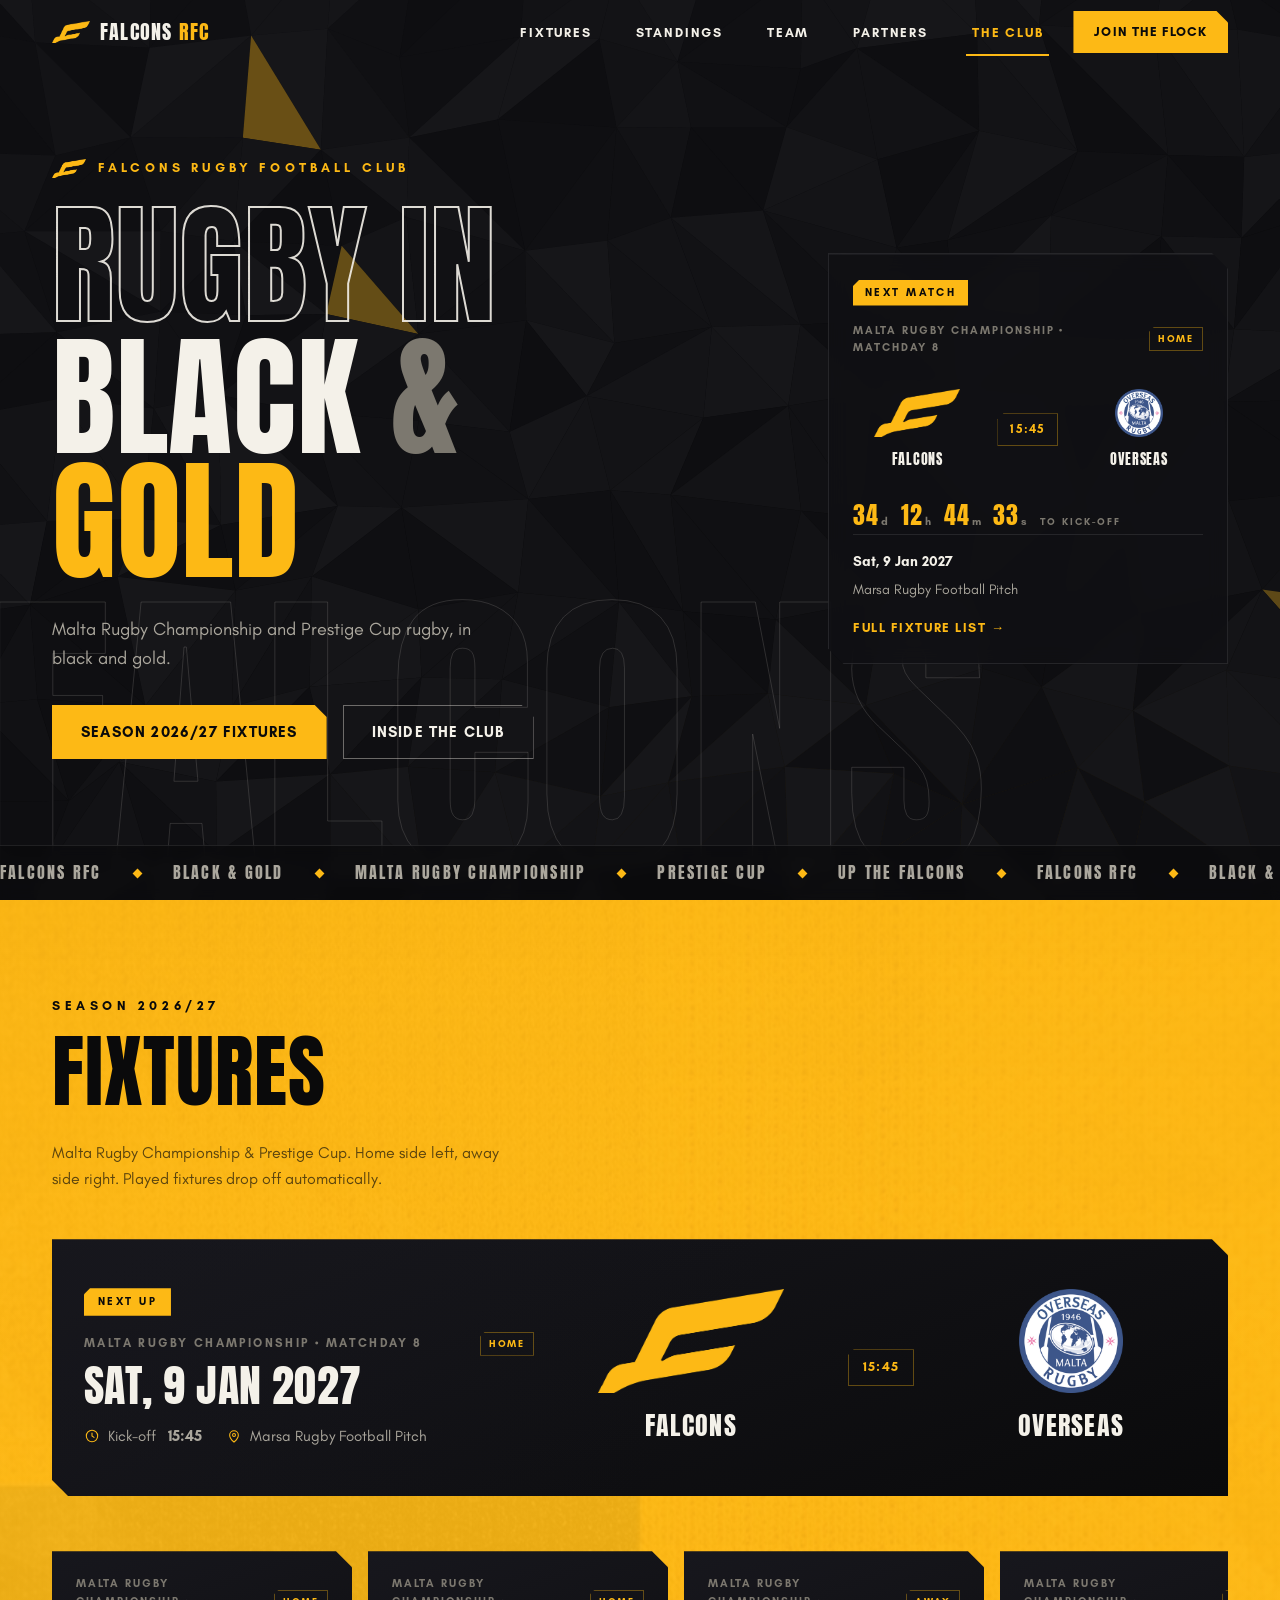
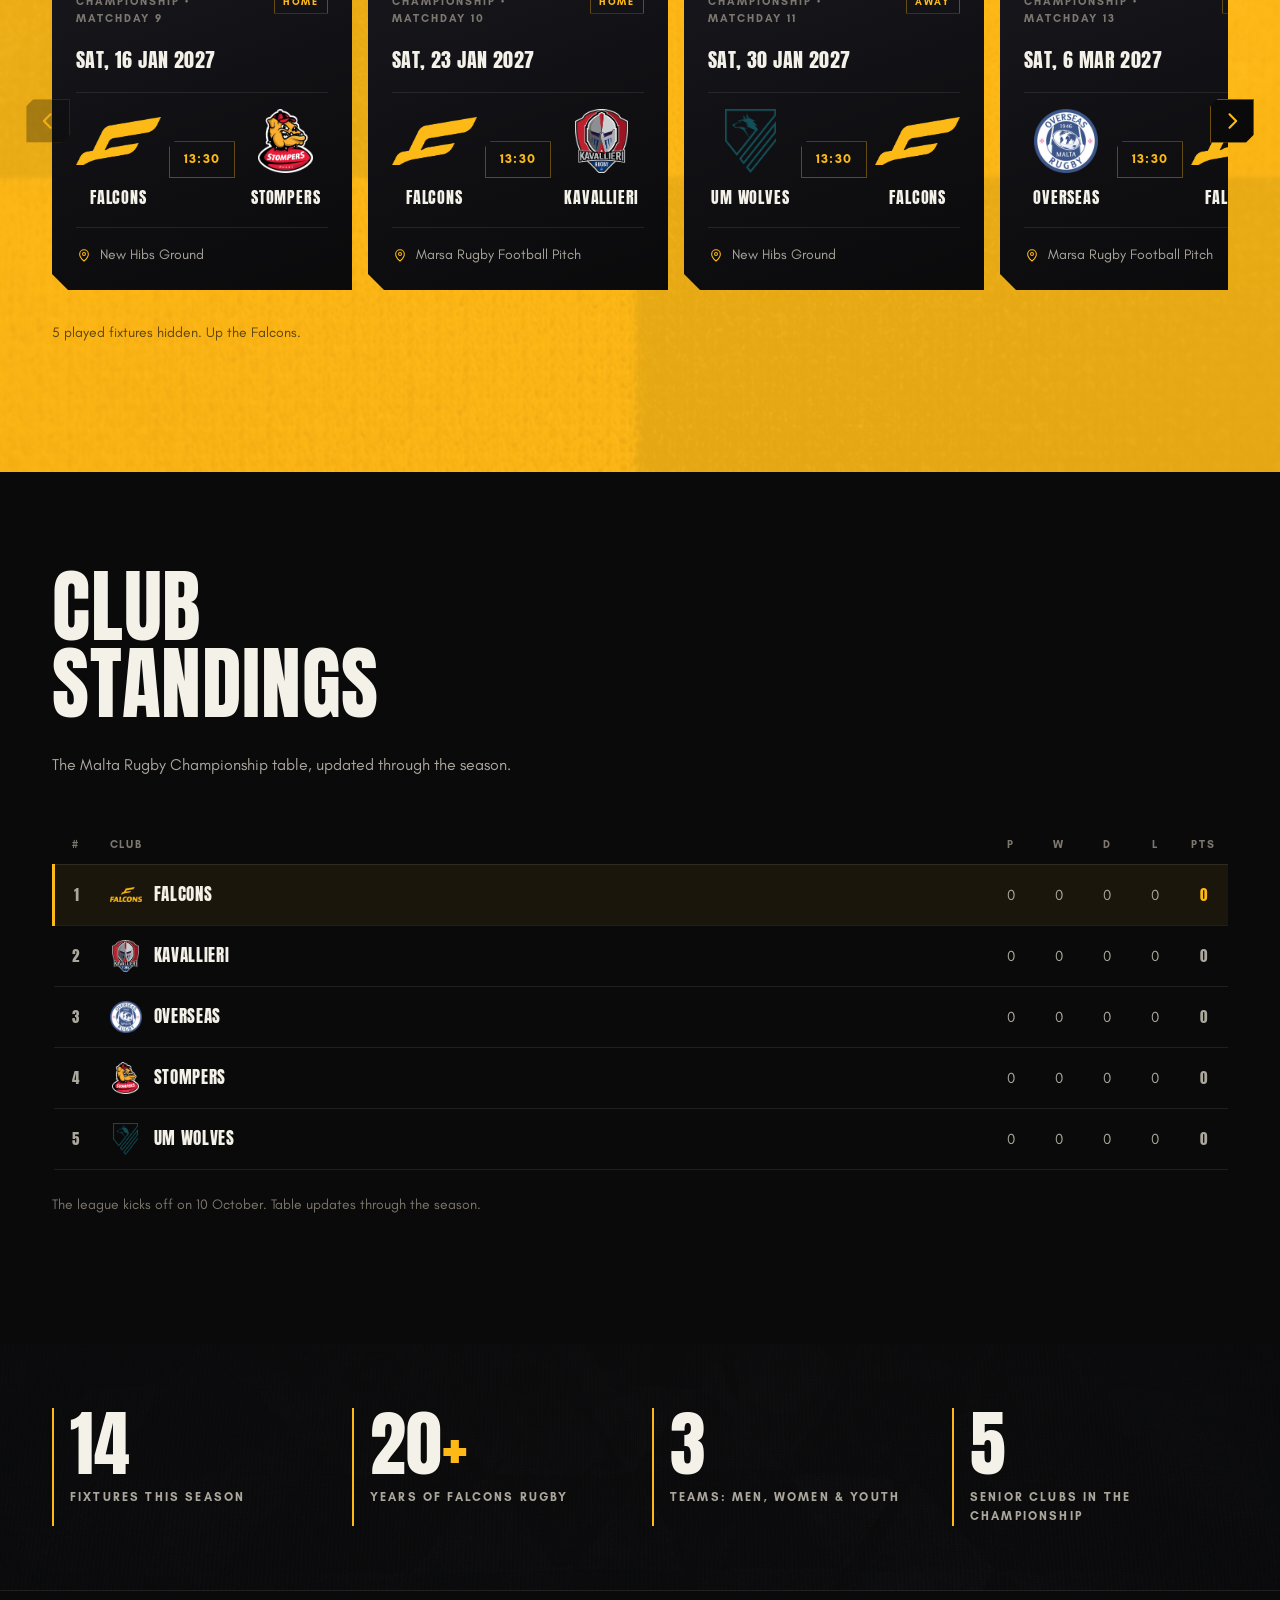
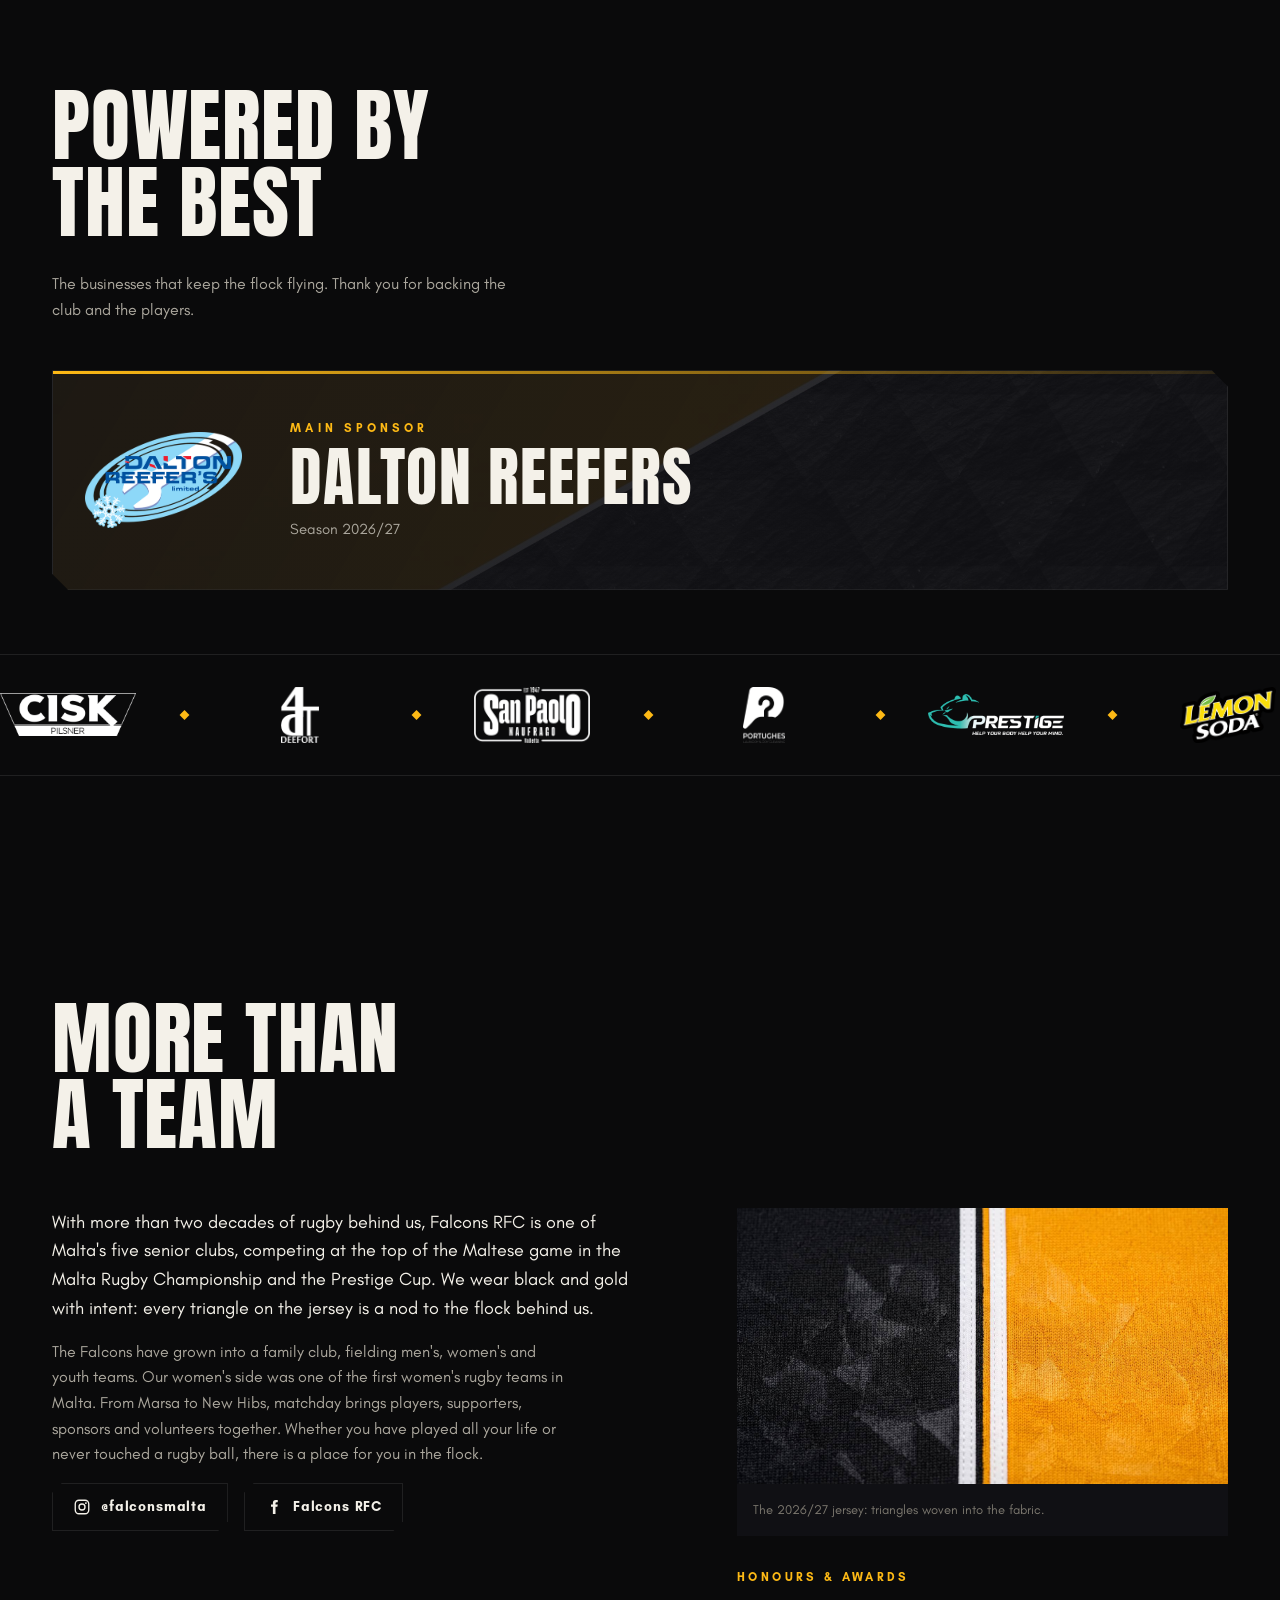
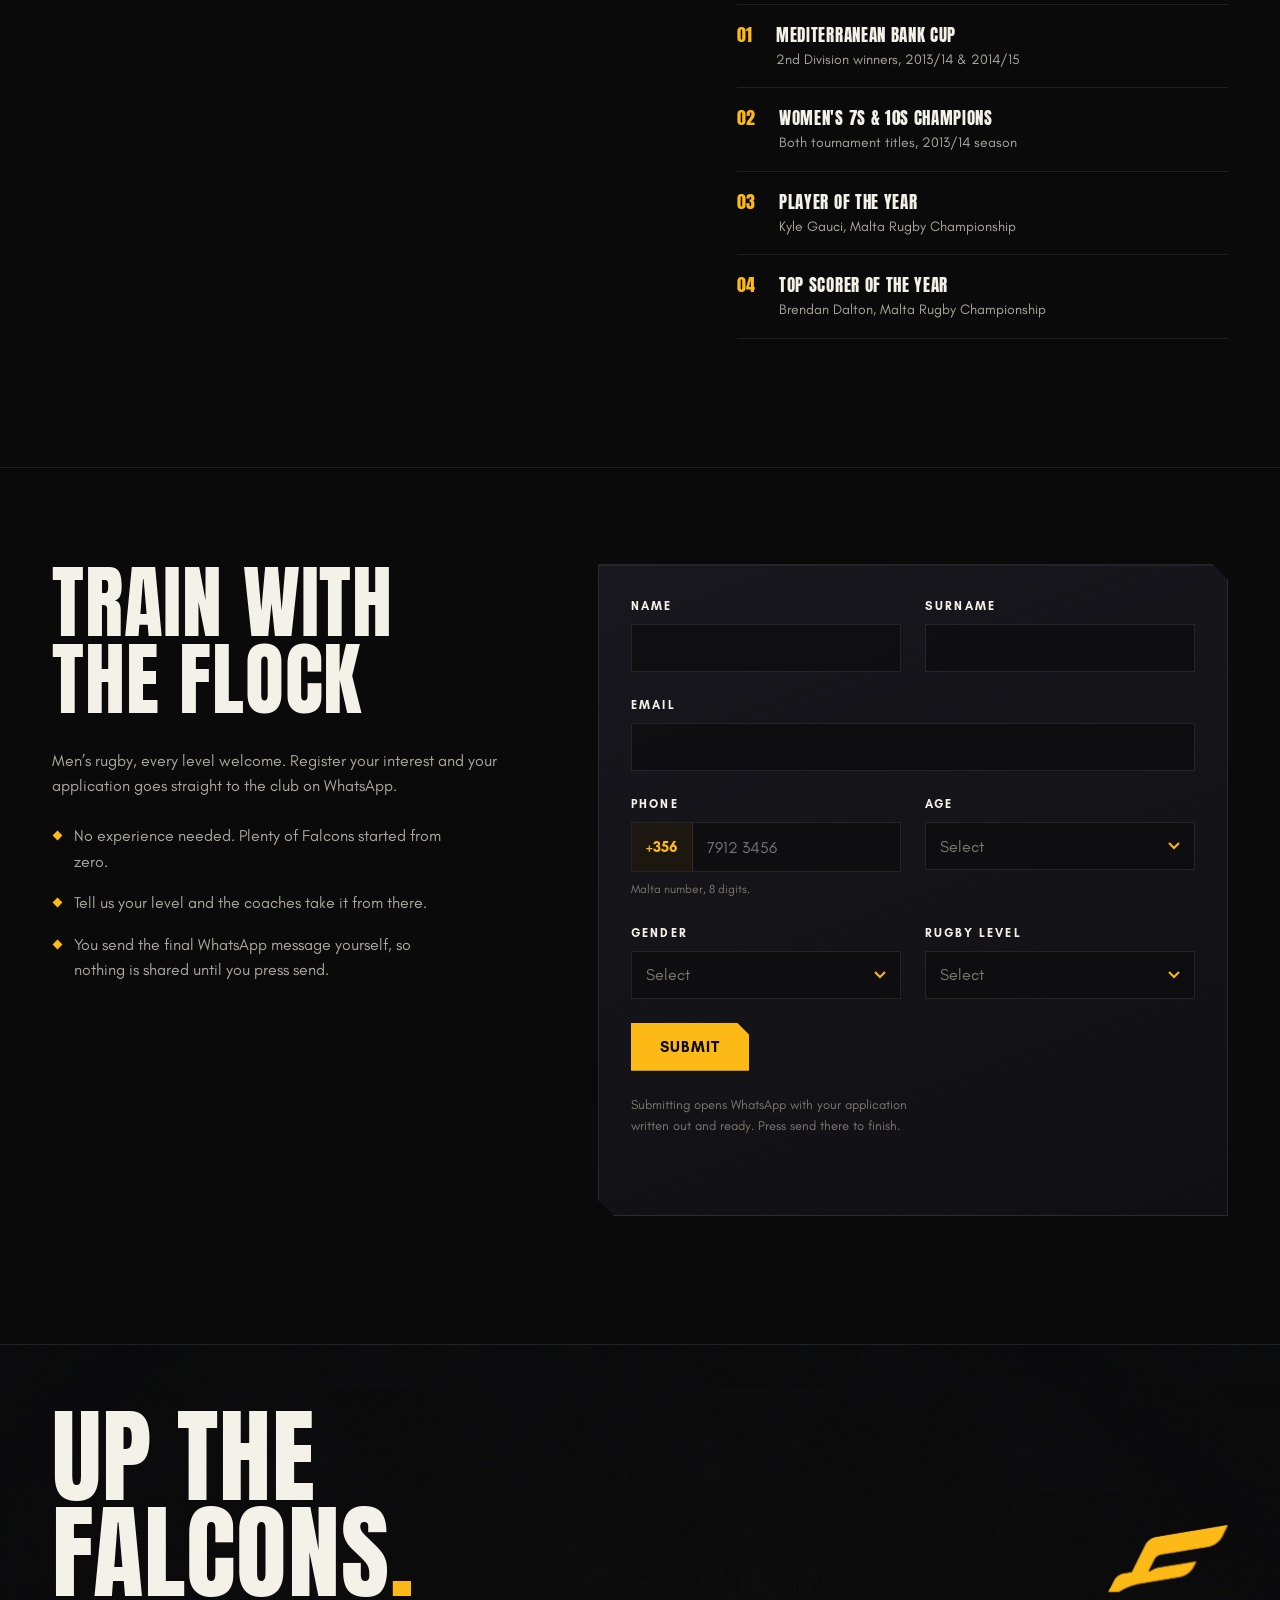
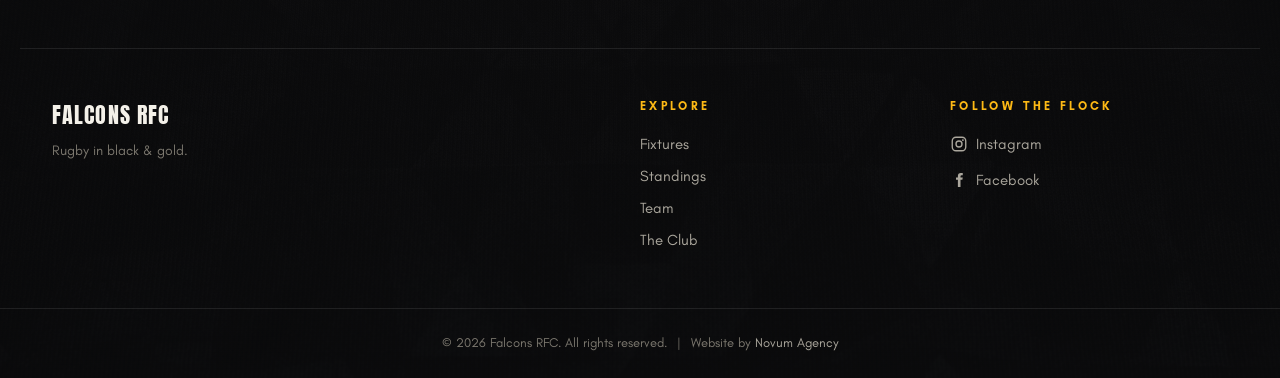
==== index.html @ 80df2546 "Novum in partner marquee; facts, footer logo and progress bar removed - Novum added to the sponsor m" ====
<!DOCTYPE html>
<html lang="en">
<head>
  <meta charset="UTF-8" />
  <meta name="viewport" content="width=device-width, initial-scale=1.0" />
  <title>Falcons RFC | Rugby in Black &amp; Gold</title>
  <meta name="description" content="Official home of Falcons RFC: Malta Rugby Championship and Prestige Cup fixtures, club partners and how to join the flock." />
  <meta name="theme-color" content="#0A0A0B" />

  <!-- Open Graph -->
  <meta property="og:title" content="Falcons RFC | Rugby in Black &amp; Gold" />
  <meta property="og:description" content="Season 2026/27 fixtures, club partners and the story of the flock." />
  <meta property="og:type" content="website" />
  <meta property="og:url" content="https://isaacmagro1.github.io/falcons-rfc/" />
  <meta property="og:image" content="https://isaacmagro1.github.io/falcons-rfc/assets/img/falcons-logo.png" />

  <link rel="icon" type="image/png" href="assets/img/favicon.png" />

  <!-- Fonts are self-hosted: preload the two critical faces to avoid FOUT on the hero -->
  <link rel="preload" href="assets/fonts/anton-regular.woff2" as="font" type="font/woff2" crossorigin />
  <link rel="preload" href="assets/fonts/glacial-regular.woff2" as="font" type="font/woff2" crossorigin />

  <link rel="stylesheet" href="css/style.css" />
  <!-- Reveal/entrance styles only apply when JS will actually run them -->
  <script>document.documentElement.classList.add("js");</script>
</head>
<body>

  <a class="skip-link" href="#matches">Skip to fixtures</a>

  <!-- ============ HEADER / NAV ============ -->
  <header class="site-header" id="top">
    <nav class="site-nav container" aria-label="Primary">
      <a class="nav-brand" href="#top">
        <img src="assets/img/falcons-mark.png" alt="" width="44" height="25" />
        <span class="nav-brand__word">Falcons <em>RFC</em></span>
      </a>
      <ul class="nav-links">
        <li><a href="#matches">Fixtures</a></li>
        <li><a href="#standings">Standings</a></li>
        <li><a href="team.html">Team</a></li>
        <li><a href="#sponsors">Partners</a></li>
        <li><a href="#club">The Club</a></li>
      </ul>
      <a class="btn btn--gold nav-cta" href="#join">Join the flock</a>
      <button class="nav-burger" id="nav-burger" type="button"
              aria-expanded="false" aria-controls="menu-overlay" aria-label="Open menu">
        <span></span><span></span>
      </button>
    </nav>
  </header>

  <!-- Full-screen menu (mobile) -->
  <div class="menu-overlay" id="menu-overlay" hidden>
    <nav aria-label="Menu">
      <ul class="menu-overlay__links">
        <li style="--i:0"><a href="#matches">Fixtures</a></li>
        <li style="--i:1"><a href="#standings">Standings</a></li>
        <li style="--i:2"><a href="team.html">Team</a></li>
        <li style="--i:3"><a href="#sponsors">Partners</a></li>
        <li style="--i:4"><a href="#club">The Club</a></li>
      </ul>
    </nav>
    <div class="menu-overlay__foot" style="--i:5">
      <a class="btn btn--gold" href="#join">Join the flock</a>
    </div>
  </div>

  <!-- ============ HERO ============ -->
  <section class="hero" aria-label="Welcome">
    <!-- Living background: jersey-triangle mesh that ignites gold around the
         pointer, glints on its own, and sweeps a floodlight every few seconds.
         Painted by js/script.js; the CSS gradient beneath is the no-JS floor. -->
    <div class="hero__bg" aria-hidden="true">
      <canvas class="hero__canvas" id="hero-canvas"></canvas>
    </div>
    <p class="hero__watermark" id="hero-watermark" aria-hidden="true">Falcons</p>

    <div class="hero__inner container">
      <div class="hero__copy">
        <p class="hero__eyebrow"><img src="assets/img/falcons-mark.png" alt="" width="34" height="19" /> Falcons Rugby Football Club</p>
        <h1 class="hero__title">
          <span class="hero__mask"><span class="hero__line hero__line--outline">Rugby in</span></span>
          <span class="hero__mask"><span class="hero__line">Black <em class="amp">&amp;</em> <em class="gold">Gold</em></span></span>
        </h1>
        <p class="hero__tagline">Malta Rugby Championship and Prestige Cup rugby, in black and gold.</p>
        <div class="hero__actions">
          <a class="btn btn--gold" href="#matches">Season 2026/27 fixtures</a>
          <a class="btn btn--ghost" href="#club">Inside the club</a>
        </div>
      </div>

      <!-- Next-match card, rendered by JS once fixtures load -->
      <aside class="hero-card" id="hero-next" hidden aria-label="Next match"></aside>
    </div>

    <!-- Ticker — decorative, duplicated for a seamless loop -->
    <div class="marquee hero__marquee" aria-hidden="true">
      <div class="marquee__track">
        <span>Falcons RFC</span><i></i><span>Black &amp; Gold</span><i></i>
        <span>Malta Rugby Championship</span><i></i><span>Prestige Cup</span><i></i>
        <span>Up the Falcons</span><i></i>
        <span>Falcons RFC</span><i></i><span>Black &amp; Gold</span><i></i>
        <span>Malta Rugby Championship</span><i></i><span>Prestige Cup</span><i></i>
        <span>Up the Falcons</span><i></i>
      </div>
    </div>
  </section>

  <main>
    <!-- ============ FIXTURES — the gold field ============ -->
    <section class="section section--matches" id="matches" aria-labelledby="matches-title">
      <div class="container">
        <header class="section-head">
          <div class="section-head__row">
            <div>
              <p class="section-head__eyebrow">Season 2026/27</p>
              <h2 class="section-head__title" id="matches-title">
                <span class="t-line"><span>Fixtures</span></span>
              </h2>
            </div>
          </div>
          <p class="section-head__sub">Malta Rugby Championship &amp; Prestige Cup. Home side left, away side right. Played fixtures drop off automatically.</p>
        </header>

        <!-- Featured: the very next fixture (or today's match) -->
        <div class="match-featured" id="match-featured" aria-live="polite"></div>

        <!-- The rest of the season: a draggable rail with flanking arrows -->
        <div class="rail" id="matches-rail-wrap">
          <button class="rail-btn rail-btn--prev" id="rail-prev" type="button" aria-label="Scroll fixtures back" hidden>
            <svg viewBox="0 0 24 24" width="20" height="20" aria-hidden="true"><path d="M15 4l-8 8 8 8" fill="none" stroke="currentColor" stroke-width="2.5" stroke-linecap="round" stroke-linejoin="round"/></svg>
          </button>
          <ul class="rail__track" id="matches-rail"></ul>
          <button class="rail-btn rail-btn--next" id="rail-next" type="button" aria-label="Scroll fixtures forward" hidden>
            <svg viewBox="0 0 24 24" width="20" height="20" aria-hidden="true"><path d="M9 4l8 8-8 8" fill="none" stroke="currentColor" stroke-width="2.5" stroke-linecap="round" stroke-linejoin="round"/></svg>
          </button>
        </div>
        <p class="matches-note" id="matches-note" hidden></p>
      </div>
    </section>

    <!-- ============ CLUB STANDINGS ============ -->
    <section class="section section--standings" id="standings" aria-labelledby="standings-title">
      <div class="container">
        <header class="section-head">
          <h2 class="section-head__title" id="standings-title">
            <span class="t-line"><span>Club<br />standings</span></span>
          </h2>
          <p class="section-head__sub">The Malta Rugby Championship table, updated through the season.</p>
        </header>
        <div class="standings reveal" id="standings-table"></div>
      </div>
    </section>


    <!-- ============ CLUB IN NUMBERS ============ -->
    <section class="stats" aria-label="The club in numbers">
      <div class="container stats__grid">
        <div class="stat reveal">
          <span class="stat__num"><span data-count="14" data-stat="fixtures">14</span></span>
          <span class="stat__label">Fixtures this season</span>
        </div>
        <div class="stat reveal">
          <span class="stat__num"><span data-count="20">20</span><em>+</em></span>
          <span class="stat__label">Years of Falcons rugby</span>
        </div>
        <div class="stat reveal">
          <span class="stat__num"><span data-count="3">3</span></span>
          <span class="stat__label">Teams: men, women &amp; youth</span>
        </div>
        <div class="stat reveal">
          <span class="stat__num"><span data-count="5">5</span></span>
          <span class="stat__label">Senior clubs in the championship</span>
        </div>
      </div>
    </section>

    <!-- ============ SPONSORS ============ -->
    <section class="section section--sponsors" id="sponsors" aria-labelledby="sponsors-title">
      <div class="container">
        <header class="section-head">
          <div class="section-head__row">
            <div>
              <h2 class="section-head__title" id="sponsors-title">
                <span class="t-line"><span>Powered by<br />the best</span></span>
              </h2>
            </div>
          </div>
          <p class="section-head__sub">The businesses that keep the flock flying. Thank you for backing the club and the players.</p>
        </header>

        <!-- Main sponsor spotlight (rendered by JS) -->
        <div class="sponsor-spotlight" id="sponsor-spotlight"></div>
      </div>

      <!-- Full-bleed partner marquee (built by JS from data) -->
      <div class="marquee marquee--sponsors" id="sponsor-marquee"
           role="region" aria-label="Club partners">
        <ul class="marquee__track" id="sponsor-track"></ul>
      </div>
    </section>

    <!-- ============ THE CLUB ============ -->
    <section class="section section--club" id="club" aria-labelledby="club-title">
      <div class="container">
        <header class="section-head">
          <div class="section-head__row">
            <div>
              <h2 class="section-head__title" id="club-title">
                <span class="t-line"><span>More than<br />a team</span></span>
              </h2>
            </div>
          </div>
        </header>

        <div class="club-grid">
          <div class="club-copy">
            <div class="club-about" id="club-about">
              <!-- Paragraphs rendered from data/team-info.json -->
            </div>
            <div class="club-social" id="club-social">
              <!-- Social links rendered from data/team-info.json -->
            </div>
          </div>

          <div class="club-side">
            <figure class="club-photo reveal reveal--clip">
              <img src="assets/img/jersey-detail.jpg"
                   alt="Close-up of the Falcons jersey: black and gold panels split by twin white stripes"
                   loading="lazy" width="1400" height="787" />
              <figcaption>The 2026/27 jersey: triangles woven into the fabric.</figcaption>
            </figure>
            <h3 class="club-side__label">Honours &amp; awards</h3>
            <ol class="honours" id="club-honours">
              <!-- Honour rows rendered from data/team-info.json -->
            </ol>
          </div>
        </div>
      </div>
    </section>


    <!-- ============ JOIN — training application ============ -->
    <section class="section section--join" id="join" aria-labelledby="join-title">
      <div class="container join-grid">
        <div class="join-copy">
          <header class="section-head">
            <h2 class="section-head__title" id="join-title">
              <span class="t-line"><span>Train with<br />the flock</span></span>
            </h2>
            <p class="section-head__sub">Men&rsquo;s rugby, every level welcome. Register your interest and your application goes straight to the club on WhatsApp.</p>
          </header>
          <ul class="join-points">
            <li>No experience needed. Plenty of Falcons started from zero.</li>
            <li>Tell us your level and the coaches take it from there.</li>
            <li>You send the final WhatsApp message yourself, so nothing is shared until you press send.</li>
          </ul>
        </div>

        <form class="join-form reveal" id="join-form" novalidate>
          <div class="join-form__row">
            <div class="field">
              <label for="jf-name">Name</label>
              <input id="jf-name" name="name" type="text" autocomplete="given-name" required />
              <p class="field__error" id="jf-name-error" hidden>Enter your name.</p>
            </div>
            <div class="field">
              <label for="jf-surname">Surname</label>
              <input id="jf-surname" name="surname" type="text" autocomplete="family-name" required />
              <p class="field__error" id="jf-surname-error" hidden>Enter your surname.</p>
            </div>
          </div>

          <div class="field">
            <label for="jf-email">Email</label>
            <input id="jf-email" name="email" type="email" autocomplete="email" inputmode="email" required />
            <p class="field__error" id="jf-email-error" hidden>Enter a valid email address.</p>
          </div>

          <div class="join-form__row">
            <div class="field">
              <label for="jf-phone">Phone</label>
              <div class="phone-wrap">
                <span class="phone-prefix" aria-hidden="true">+356</span>
                <input id="jf-phone" name="phone" type="tel" autocomplete="tel-national" inputmode="numeric" placeholder="7912 3456" required aria-describedby="jf-phone-hint" />
              </div>
              <p class="field__hint" id="jf-phone-hint">Malta number, 8 digits.</p>
              <p class="field__error" id="jf-phone-error" hidden>Enter an 8-digit Malta number.</p>
            </div>
            <div class="field">
              <label for="jf-age">Age</label>
              <select id="jf-age" name="age" required>
                <option value="" selected disabled>Select</option>
                <option>Under 12</option>
                <option>12-15</option>
                <option>16-17</option>
                <option>18-24</option>
                <option>25-34</option>
                <option>35+</option>
              </select>
              <p class="field__error" id="jf-age-error" hidden>Pick an age range.</p>
            </div>
          </div>

          <div class="join-form__row">
            <div class="field">
              <label for="jf-gender">Gender</label>
              <select id="jf-gender" name="gender" required>
                <option value="" selected disabled>Select</option>
                <option>Female</option>
                <option>Male</option>
                <option>Prefer not to say</option>
              </select>
              <p class="field__error" id="jf-gender-error" hidden>Pick an option.</p>
            </div>
            <div class="field">
              <label for="jf-level">Rugby level</label>
              <select id="jf-level" name="level" required>
                <option value="" selected disabled>Select</option>
                <option>New to rugby</option>
                <option>Beginner, played a little</option>
                <option>Club experience</option>
                <option>Experienced player</option>
              </select>
              <p class="field__error" id="jf-level-error" hidden>Pick your level.</p>
            </div>
          </div>

          <button class="btn btn--gold join-form__submit" type="submit">Submit</button>
          <p class="join-form__note">Submitting opens WhatsApp with your application written out and ready. Press send there to finish.</p>
          <p class="join-form__status" id="join-status" role="status"></p>
        </form>
      </div>
    </section>
  </main>

  <!-- ============ FOOTER ============ -->
  <footer class="site-footer">
    <div class="container footer-hero">
      <p class="footer-hero__line reveal">Up the<br />Falcons<span>.</span></p>
      <img class="footer-hero__mark reveal" src="assets/img/falcons-mark.png" alt="" width="120" height="67" loading="lazy" />
    </div>
    <div class="container footer-grid">
      <div class="footer-brand">
        <p class="footer-brand__name">Falcons RFC</p>
        <p class="footer-brand__line">Rugby in black &amp; gold.</p>
      </div>
      <nav class="footer-col" aria-label="Footer">
        <h3>Explore</h3>
        <ul>
          <li><a href="#matches">Fixtures</a></li>
          <li><a href="#standings">Standings</a></li>
          <li><a href="team.html">Team</a></li>
          <li><a href="#club">The Club</a></li>
        </ul>
      </nav>
      <div class="footer-col" id="footer-social">
        <h3>Follow the Flock</h3>
        <ul>
          <!-- Social links rendered by JS -->
        </ul>
      </div>
    </div>
    <div class="footer-legal">
      <div class="container footer-legal__inner">
        <p><span class="footer-legal__part">&copy; <span id="footer-year">2026</span> Falcons RFC. All rights reserved.</span> <span class="footer-legal__sep" aria-hidden="true">|</span> <span class="footer-legal__part">Website by <a href="https://www.novummarketing.co/" target="_blank" rel="noopener">Novum Agency</a></span></p>
      </div>
    </div>
  </footer>

  <noscript>
    <div class="noscript-note">
      <p>This site needs JavaScript to show live fixtures and partners. Season 2026/27 opens on 10 October 2026: Falcons vs Wolves at Marsa.</p>
    </div>
  </noscript>

  <!--
    Inline copy of data/*.json so the site still renders when opened
    directly from disk (file://), where fetch() is blocked by browsers.
    When served over HTTP the JSON files are the source of truth.
  -->
  <script type="application/json" id="fallback-data">
  {"matches":{"season":"2026/27","note":"Fixture list, kick-off times and venues from the club's final 2026/27 fixtures sheet.","matches":[{"id":"mrc-md1","competition":"Malta Rugby Championship","round":"Matchday 1","date":"2026-10-10","time":"13:30","opponent":"UM Wolves","venue":"Marsa Rugby Football Pitch","home":false},{"id":"mrc-md3","competition":"Malta Rugby Championship","round":"Matchday 3","date":"2026-10-24","time":"13:30","opponent":"Overseas","venue":"New Hibs Ground","home":false},{"id":"mrc-md4","competition":"Malta Rugby Championship","round":"Matchday 4","date":"2026-11-21","time":"15:45","opponent":"Stompers","venue":"Marsa Rugby Football Pitch","home":true},{"id":"mrc-md5","competition":"Malta Rugby Championship","round":"Matchday 5","date":"2026-11-28","time":"15:45","opponent":"Kavallieri","venue":"Marsa Rugby Football Pitch","home":false},{"id":"mrc-md6","competition":"Malta Rugby Championship","round":"Matchday 6","date":"2026-12-05","time":"15:45","opponent":"UM Wolves","venue":"New Hibs Ground","home":true},{"id":"mrc-md8","competition":"Malta Rugby Championship","round":"Matchday 8","date":"2027-01-09","time":"15:45","opponent":"Overseas","venue":"Marsa Rugby Football Pitch","home":true},{"id":"mrc-md9","competition":"Malta Rugby Championship","round":"Matchday 9","date":"2027-01-16","time":"13:30","opponent":"Stompers","venue":"New Hibs Ground","home":true},{"id":"mrc-md10","competition":"Malta Rugby Championship","round":"Matchday 10","date":"2027-01-23","time":"13:30","opponent":"Kavallieri","venue":"Marsa Rugby Football Pitch","home":true},{"id":"mrc-md11","competition":"Malta Rugby Championship","round":"Matchday 11","date":"2027-01-30","time":"13:30","opponent":"UM Wolves","venue":"New Hibs Ground","home":false},{"id":"mrc-md13","competition":"Malta Rugby Championship","round":"Matchday 13","date":"2027-03-06","time":"13:30","opponent":"Overseas","venue":"Marsa Rugby Football Pitch","home":false},{"id":"mrc-md14","competition":"Malta Rugby Championship","round":"Matchday 14","date":"2027-03-13","time":"15:45","opponent":"Stompers","venue":"Marsa Rugby Football Pitch","home":true},{"id":"mrc-md15","competition":"Malta Rugby Championship","round":"Matchday 15","date":"2027-03-20","time":"15:45","opponent":"Kavallieri","venue":"Marsa Rugby Football Pitch","home":false},{"id":"cup-sf","competition":"Prestige Cup","round":"Semi-final","date":"2027-04-10","time":null,"opponent":null,"venue":null,"home":null,"note":"Pairings decided during the season"},{"id":"cup-final","competition":"Prestige Cup","round":"Final","date":"2027-04-24","time":"15:45","opponent":null,"venue":"Marsa Rugby Football Pitch","home":null}]},"sponsors":{"note":"Roster and logo files from the club's Sponsorship Logos folder. Set \"website\" to link a sponsor out.","sponsors":[{"name":"Dalton Reefers","tier":"main","tagline":"Season 2026/27","logo":"assets/img/sponsors/dalton-reefers.png","website":null},{"name":"Cisk","tier":"partner","tagline":null,"logo":"assets/img/sponsors/cisk.png","website":null},{"name":"Deefort","tier":"partner","tagline":"Official Kit Partner","logo":"assets/img/sponsors/deefort.png","website":null},{"name":"San Paolo Naufrago","tier":"partner","tagline":null,"logo":"assets/img/sponsors/san-paolo-naufrago.png","website":null},{"name":"Portughes","tier":"partner","tagline":null,"logo":"assets/img/sponsors/portughes.png","website":null},{"name":"Prestige","tier":"partner","tagline":"Prestige Cup Partner","logo":"assets/img/sponsors/prestige.png","website":null},{"name":"Lemon Soda","tier":"partner","tagline":null,"logo":"assets/img/sponsors/lemon-soda.png","website":null},{"name":"Martina's","tier":"partner","tagline":null,"logo":"assets/img/sponsors/martinas.png","website":null},{"name":"Heels & Keys","tier":"partner","tagline":"Key Cutting & Shoe Repair","logo":"assets/img/sponsors/heels-keys.png","website":null},{"name":"Novum","tier":"partner","tagline":null,"logo":"assets/img/sponsors/novum.png","website":"https://www.novummarketing.co/"}]},"teamInfo":{"name":"Falcons RFC","shortName":"Falcons","location":"San Pawl il-Baħar, Malta","colors":"Black & Gold","league":"Malta Rugby Championship","cup":"Prestige Cup","grounds":["Marsa Rugby Football Pitch","New Hibs Ground"],"about":["With more than two decades of rugby behind us, Falcons RFC is one of Malta's five senior clubs, competing at the top of the Maltese game in the Malta Rugby Championship and the Prestige Cup. We wear black and gold with intent: every triangle on the jersey is a nod to the flock behind us.","The Falcons have grown into a family club, fielding men's, women's and youth teams. Our women's side was one of the first women's rugby teams in Malta. From Marsa to New Hibs, matchday brings players, supporters, sponsors and volunteers together. Whether you have played all your life or never touched a rugby ball, there is a place for you in the flock."],"honours":[{"title":"Mediterranean Bank Cup","detail":"2nd Division winners, 2013/14 & 2014/15"},{"title":"Women's 7s & 10s Champions","detail":"Both tournament titles, 2013/14 season"},{"title":"Player of the Year","detail":"Kyle Gauci, Malta Rugby Championship"},{"title":"Top Scorer of the Year","detail":"Brendan Dalton, Malta Rugby Championship"}],"social":[{"platform":"Instagram","handle":"@falconsmalta","url":"https://instagram.com/falconsmalta"},{"platform":"Facebook","handle":"Falcons RFC","url":"https://facebook.com/FalconsRFC"}],"whatsapp":null},"standings":{"season":"2026/27","updated":null,"note":"The league kicks off on 10 October. Table updates through the season.","table":[{"team":"Falcons","played":0,"won":0,"drawn":0,"lost":0,"points":0},{"team":"Kavallieri","played":0,"won":0,"drawn":0,"lost":0,"points":0},{"team":"Overseas","played":0,"won":0,"drawn":0,"lost":0,"points":0},{"team":"Stompers","played":0,"won":0,"drawn":0,"lost":0,"points":0},{"team":"UM Wolves","played":0,"won":0,"drawn":0,"lost":0,"points":0}]},"playerStats":{"season":"2026/27","updated":null,"note":"Stats update through the season. Zeros until the league kicks off on 10 October.","players":[]},"squad":{"season":"2026/27","units":[{"unit":"Forwards","positions":[{"position":"Loosehead Props","players":["Andrea Borg","Kyle Micallef","Vince Farrugia","David Agius"]},{"position":"Hookers","players":["Nicholas Azzopardi","Gabriel Scicluna"]},{"position":"Tighthead Props","players":["Terence Galdes","Clive Sciberras"]},{"position":"Second Rows","players":["Martin Barbara","George Elliott","Alexander Role","Cormac Dennehy","Marc Ellis Hooley"]},{"position":"Flankers","players":["Aiden Demicoli","Ryan Felice","Andrew Vella","Mattia Borg"]},{"position":"Number 8","players":["Dimitrije Avramovic","Liam Scicluna"]}]},{"unit":"Backs","positions":[{"position":"Scrum Half","players":["Shehan Sheyamantha","Micheal Buys"]},{"position":"Fly Half","players":["Kyle Gauci","Antoine Barbet","Simon Leymarie"]},{"position":"Centre","players":["Alvaro Moreno","Brendan Dalton","Gary O'Sullivan"]},{"position":"Wing","players":["Ernest Degabriele","Kane Tippett","Henry Pearman","Kristian Sammut","Aidan Isherwood","Jeremy Borg Micallef","Tommy Debono","Harry Waswa"]},{"position":"Fullback","players":["Clement Gruyer","Antoine Chedo","Guillaume Boulvais"]}]}]}}
  </script>

  <script src="js/script.js" defer></script>
</body>
</html>
---- css/style.css ----
/* ==========================================================================
   FALCONS RFC — style.css
   Design system: see design.md
   Structure:
     1. Fonts             6. Menu overlay      11. Sponsors
     2. Tokens & reset    7. Hero              12. The Club
     3. Utilities         8. Marquee           13. Banner
     4. Buttons           9. Fixtures (gold)   14. Footer
     5. Header / Nav     10. Stats             15. Motion & a11y
   ========================================================================== */

/* --------------------------------------------------------------------------
   1. FONTS (self-hosted, WOFF2, swap so text is never invisible)
   -------------------------------------------------------------------------- */
@font-face {
  font-family: "Anton";
  src: url("../assets/fonts/anton-regular.woff2") format("woff2");
  font-weight: 400;
  font-style: normal;
  font-display: swap;
}
@font-face {
  font-family: "Glacial Indifference";
  src: url("../assets/fonts/glacial-regular.woff2") format("woff2");
  font-weight: 400;
  font-style: normal;
  font-display: swap;
}
@font-face {
  font-family: "Glacial Indifference";
  src: url("../assets/fonts/glacial-bold.woff2") format("woff2");
  font-weight: 700;
  font-style: normal;
  font-display: swap;
}

/* --------------------------------------------------------------------------
   2. TOKENS & RESET
   -------------------------------------------------------------------------- */
:root {
  /* Brand colours — gold sampled from the official Falcons logo (#FDB915) */
  --gold:        #FDB915;
  --gold-bright: #FFC531;
  --gold-deep:   #D99C00;

  /* Blacks & surfaces */
  --black:   #0A0A0B;
  --ink-900: #101014;
  --ink-800: #17171D;
  --ink-700: #202028;

  /* Text on dark */
  --text:       #F4F1E9;
  --text-muted: #ABA79D;
  --text-faint: #7C786F;

  /* Text on the gold field */
  --on-gold:       #0A0A0B;
  --on-gold-muted: rgba(10, 10, 11, 0.66);
  --on-gold-line:  rgba(10, 10, 11, 0.22);

  /* Lines & glows */
  --line:      rgba(255, 255, 255, 0.09);
  --line-gold: rgba(253, 185, 21, 0.35);
  --glow-gold: 0 0 0 1px rgba(253, 185, 21, 0.55), 0 12px 40px -12px rgba(253, 185, 21, 0.35);

  /* Type */
  --font-display: "Anton", "Arial Narrow", sans-serif;
  --font-body: "Glacial Indifference", "Helvetica Neue", Arial, sans-serif;

  /* Spacing — 8px scale */
  --s-1: 0.5rem;   /* 8  */
  --s-2: 1rem;     /* 16 */
  --s-3: 1.5rem;   /* 24 */
  --s-4: 2rem;     /* 32 */
  --s-5: 3rem;     /* 48 */
  --s-6: 4rem;     /* 64 */
  --s-7: 6rem;     /* 96 */
  --s-8: 8rem;     /* 128 */

  /* Layout */
  --container: 1240px;
  --gutter: 1rem;
  --header-h: 4rem;

  /* Card corner notch — the triangle motif, cut into corners */
  --notch: 16px;

  /* Motion — strong custom curves; built-in CSS easings are too weak.
     UI transitions stay under 300ms so the site always feels responsive. */
  --ease-out: cubic-bezier(0.23, 1, 0.32, 1);      /* entrances, hovers, releases */
  --ease-in-out: cubic-bezier(0.77, 0, 0.175, 1);  /* on-screen movement */
  --t-press: 140ms;  /* button press feedback */
  --t-fast: 200ms;   /* hovers, small state changes */
  --t-move: 380ms;   /* larger movement */
}

*,
*::before,
*::after {
  box-sizing: border-box;
  margin: 0;
  padding: 0;
}

html {
  scroll-behavior: smooth;
  /* Fixed header height — keeps anchor targets clear of the nav */
  scroll-padding-top: 4.75rem;
  /* Lock horizontal panning — clip beats hidden because it can't become
     a scroll container (iOS Safari respects it on both roots) */
  overflow-x: hidden;
  overflow-x: clip;
}

body {
  font-family: var(--font-body);
  font-size: 1rem;
  line-height: 1.6;
  color: var(--text);
  background-color: var(--black);
  -webkit-font-smoothing: antialiased;
  overflow-x: hidden;
  overflow-x: clip;
}

img {
  max-width: 100%;
  height: auto;
  display: block;
}

ul, ol {
  list-style: none;
}

/* The hidden attribute always wins, even over display:flex components */
[hidden] {
  display: none !important;
}

a {
  color: var(--gold);
  text-decoration: none;
}

/* Kill the legacy 300ms tap delay on touch browsers */
a,
button {
  touch-action: manipulation;
}

:focus-visible {
  outline: 2px solid var(--gold);
  outline-offset: 3px;
  border-radius: 2px;
}

::selection {
  background: var(--gold);
  color: var(--black);
}

/* --------------------------------------------------------------------------
   3. UTILITIES
   -------------------------------------------------------------------------- */
.container {
  width: 100%;
  max-width: var(--container);
  margin-inline: auto;
  padding-inline: var(--gutter);
}

@media (min-width: 768px) {
  :root { --gutter: 2rem; }
}

.visually-hidden {
  position: absolute;
  width: 1px;
  height: 1px;
  padding: 0;
  margin: -1px;
  overflow: hidden;
  clip: rect(0 0 0 0);
  white-space: nowrap;
  border: 0;
}

.skip-link {
  position: absolute;
  top: -100%;
  left: var(--s-2);
  z-index: 400;
  padding: var(--s-1) var(--s-2);
  background: var(--gold);
  color: var(--black);
  font-weight: 700;
  transition: top var(--t-fast) var(--ease-out);
}
.skip-link:focus {
  top: var(--s-2);
}

/* Section rhythm */
.section {
  padding-block: var(--s-6) var(--s-7);
}
@media (min-width: 768px) {
  .section { padding-block: var(--s-7) var(--s-8); }
}

/* Section headers — editorial: numbered eyebrow, huge left-set display title */
.section-head {
  margin-bottom: var(--s-5);
}
.section-head__row {
  display: flex;
  align-items: flex-end;
  justify-content: space-between;
  gap: var(--s-3);
}
.section-head__eyebrow {
  font-weight: 700;
  font-size: 0.8125rem;
  letter-spacing: 0.35em;
  text-transform: uppercase;
  color: var(--gold);
  margin-bottom: var(--s-2);
}
.section-head__title {
  font-family: var(--font-display);
  font-weight: 400;
  font-size: clamp(2.75rem, 8vw, 5rem);
  line-height: 0.96;
  letter-spacing: 0.01em;
  text-transform: uppercase;
  text-wrap: balance;
}
.section-head__sub {
  margin-top: var(--s-3);
  color: var(--text-muted);
  max-width: 52ch;
}

/* Line-mask reveal for display titles: the text slides up from behind
   its own baseline. Transition (not keyframes) so it stays interruptible.
   Hidden states are scoped to .js (set by an inline <head> script) so
   nothing is ever invisible when JavaScript doesn't run. */
.t-line {
  display: block;
  overflow: hidden;
  padding-block-end: 0.08em; /* keep descenders un-clipped */
}
.t-line > span {
  display: block;
  transition: transform 700ms var(--ease-out);
}
.js .t-line > span {
  transform: translateY(112%);
}
.js .t-line.is-visible > span {
  transform: translateY(0);
}

/* Scroll-reveal — animation (not transition) so it can never fight the
   hover/press transitions that live on the same elements. JS staggers
   siblings via --reveal-delay (45ms steps). Runs once per element. */
.js .reveal {
  opacity: 0;
}
.reveal.is-visible {
  opacity: 1;
  animation: reveal-in 500ms var(--ease-out) both;
  animation-delay: var(--reveal-delay, 0ms);
}
@keyframes reveal-in {
  from {
    opacity: 0;
    transform: translateY(14px);
  }
  to {
    opacity: 1;
    transform: translateY(0);
  }
}

/* Image clip reveal — the photo wipes up from its bottom edge */
.reveal--clip.is-visible {
  animation: reveal-clip 800ms var(--ease-out) both;
  animation-delay: var(--reveal-delay, 0ms);
}
@keyframes reveal-clip {
  from {
    opacity: 1;
    clip-path: inset(100% 0 0 0);
    transform: none;
  }
  to {
    opacity: 1;
    clip-path: inset(0 0 0 0);
    transform: none;
  }
}


/* --------------------------------------------------------------------------
   4. BUTTONS
   -------------------------------------------------------------------------- */
.btn {
  display: inline-block;
  padding: 0.875rem 1.75rem;
  font-family: var(--font-body);
  font-weight: 700;
  font-size: 0.9375rem;
  letter-spacing: 0.08em;
  text-transform: uppercase;
  border: 1px solid transparent;
  cursor: pointer;
  transition: transform var(--t-press) var(--ease-out),
              background-color var(--t-fast) ease,
              color var(--t-fast) ease,
              border-color var(--t-fast) ease;
  /* Notched top-right corner — brand triangle motif */
  clip-path: polygon(0 0, calc(100% - 12px) 0, 100% 12px, 100% 100%, 0 100%);
}
/* Press feedback: the interface confirms it heard you */
.btn:active {
  transform: scale(0.97);
}
@media (hover: hover) and (pointer: fine) {
  .btn:hover {
    transform: translateY(-2px);
  }
  .btn:active {
    transform: translateY(0) scale(0.97);
  }
}

.btn--gold {
  background: var(--gold);
  color: var(--black);
}
.btn--gold:hover {
  background: var(--gold-bright);
}

.btn--ghost {
  border-color: rgba(244, 241, 233, 0.4);
  color: var(--text);
}
.btn--ghost:hover {
  border-color: var(--gold);
  color: var(--gold);
}

.btn--dark {
  background: var(--black);
  border-color: var(--gold);
  color: var(--gold);
}
.btn--dark:hover {
  background: var(--gold);
  color: var(--black);
}

/* --------------------------------------------------------------------------
   5. HEADER / NAV
   -------------------------------------------------------------------------- */
.site-header {
  position: fixed;
  inset: 0 0 auto 0;
  z-index: 200;
  border-bottom: 1px solid transparent;
  transition: background-color var(--t-fast) ease,
              border-color var(--t-fast) ease;
}
.site-header.is-scrolled {
  background: rgba(10, 10, 11, 0.9);
  -webkit-backdrop-filter: blur(14px);
  backdrop-filter: blur(14px);
  border-bottom-color: var(--line);
}


.site-nav {
  display: flex;
  align-items: center;
  gap: var(--s-3);
  height: var(--header-h);
}

.nav-brand {
  display: flex;
  align-items: center;
  gap: 0.625rem;
  margin-right: auto;
}
.nav-brand img {
  width: 2.375rem;
}
.nav-brand__word {
  font-family: var(--font-display);
  font-size: 1.25rem;
  letter-spacing: 0.06em;
  text-transform: uppercase;
  color: var(--text);
}
.nav-brand__word em {
  font-style: normal;
  color: var(--gold);
}

.nav-links {
  display: flex;
  gap: var(--s-4);
}
.nav-links a {
  font-weight: 700;
  font-size: 0.8125rem;
  letter-spacing: 0.14em;
  text-transform: uppercase;
  color: var(--text);
  /* ≥44px tap target inside the 64px bar */
  padding: 0.875rem 0.375rem;
  border-bottom: 2px solid transparent;
  transition: color 150ms ease, border-color 150ms ease;
}
@media (hover: hover) and (pointer: fine) {
  .nav-links a:hover {
    color: var(--gold);
    border-bottom-color: var(--gold);
  }
}
/* Scrollspy marks the section in view; team.html marks itself as page */
.nav-links a[aria-current] {
  color: var(--gold);
  border-bottom-color: var(--gold);
}

.nav-cta {
  padding: 0.625rem 1.25rem;
  font-size: 0.8125rem;
}

/* Burger — mobile only */
.nav-burger {
  display: none;
  position: relative;
  width: 2.75rem;
  height: 2.75rem;
  background: transparent;
  border: 1px solid var(--line);
  cursor: pointer;
  clip-path: polygon(8px 0, 100% 0, 100% calc(100% - 8px), calc(100% - 8px) 100%, 0 100%, 0 8px);
  transition: transform var(--t-press) var(--ease-out), border-color var(--t-fast) ease;
}
.nav-burger:active {
  transform: scale(0.94);
}
.nav-burger span {
  position: absolute;
  left: 50%;
  top: 50%;
  width: 1.25rem;
  height: 2px;
  background: var(--text);
  transition: transform 280ms var(--ease-out), background-color var(--t-fast) ease;
}
.nav-burger span:nth-child(1) { transform: translate(-50%, calc(-50% - 4px)); }
.nav-burger span:nth-child(2) { transform: translate(-50%, calc(-50% + 4px)); }
.nav-burger[aria-expanded="true"] {
  border-color: var(--line-gold);
}
.nav-burger[aria-expanded="true"] span {
  background: var(--gold);
}
.nav-burger[aria-expanded="true"] span:nth-child(1) { transform: translate(-50%, -50%) rotate(45deg); }
.nav-burger[aria-expanded="true"] span:nth-child(2) { transform: translate(-50%, -50%) rotate(-45deg); }

@media (max-width: 767px) {
  .nav-links,
  .nav-cta { display: none; }
  .nav-burger { display: block; }
}

/* --------------------------------------------------------------------------
   6. MENU OVERLAY (mobile)
   -------------------------------------------------------------------------- */
.menu-overlay {
  position: fixed;
  inset: 0;
  z-index: 150;
  display: flex;
  flex-direction: column;
  justify-content: space-between;
  padding: calc(var(--header-h) + 3rem) var(--gutter) var(--s-5);
  background:
    linear-gradient(180deg, rgba(10, 10, 11, 0.96), rgba(10, 10, 11, 0.99)),
    url("../assets/img/pattern-hero.jpg") center / cover no-repeat;
  opacity: 0;
  visibility: hidden;
  transition: opacity 320ms var(--ease-out), visibility 0s linear 320ms;
}
.menu-overlay.is-open {
  opacity: 1;
  visibility: visible;
  transition: opacity 320ms var(--ease-out);
}

.menu-overlay__links li {
  border-bottom: 1px solid var(--line);
}
.menu-overlay__links a {
  display: flex;
  align-items: baseline;
  gap: var(--s-2);
  padding-block: var(--s-2);
  font-family: var(--font-display);
  font-size: clamp(2.5rem, 11vw, 3.5rem);
  line-height: 1.1;
  letter-spacing: 0.02em;
  text-transform: uppercase;
  color: var(--text);
  transition: color var(--t-fast) ease;
}
.menu-overlay__links a:active {
  color: var(--gold);
}

.menu-overlay__foot {
  display: grid;
  gap: var(--s-2);
  justify-items: start;
}
.menu-overlay__foot p {
  font-weight: 700;
  font-size: 0.75rem;
  letter-spacing: 0.28em;
  text-transform: uppercase;
  color: var(--text-faint);
}

/* Staggered entrance for the overlay content */
.menu-overlay li,
.menu-overlay__foot {
  opacity: 0;
  transform: translateY(18px);
  transition: opacity 360ms var(--ease-out), transform 360ms var(--ease-out);
}
.menu-overlay.is-open li,
.menu-overlay.is-open .menu-overlay__foot {
  opacity: 1;
  transform: translateY(0);
  transition-delay: calc(60ms + var(--i, 0) * 55ms);
}

/* --------------------------------------------------------------------------
   7. HERO
   -------------------------------------------------------------------------- */
.hero {
  position: relative;
  min-height: 100svh;
  display: flex;
  flex-direction: column;
  overflow: hidden;
  background: var(--black);
}

/* Living background: the canvas triangle field over a gradient floor
   (the floor is all a no-JS visitor sees, and it still reads on-brand) */
.hero__bg {
  position: absolute;
  inset: 0;
  z-index: 0;
  background:
    radial-gradient(110% 50% at 78% 100%,
      rgba(253, 185, 21, 0.14) 0%,
      rgba(253, 185, 21, 0) 60%),
    linear-gradient(160deg, #101014 0%, #0A0A0B 55%, #0D0C09 100%);
}
.hero__canvas {
  position: absolute;
  inset: 0;
  width: 100%;
  height: 100%;
}

/* Giant kinetic wordmark — slides with the scroll behind the content */
.hero__watermark {
  position: absolute;
  z-index: 0;
  left: -0.04em;
  bottom: 2.5rem;
  font-family: var(--font-display);
  font-size: clamp(7rem, 24vw, 21rem);
  line-height: 0.8;
  letter-spacing: 0.01em;
  text-transform: uppercase;
  white-space: nowrap;
  color: transparent;
  -webkit-text-stroke: 1px rgba(244, 241, 233, 0.14);
  pointer-events: none;
  user-select: none;
  will-change: transform;
}
@supports not (-webkit-text-stroke: 1px #fff) {
  .hero__watermark { color: rgba(244, 241, 233, 0.05); }
}

.hero__inner {
  position: relative;
  z-index: 1;
  flex: 1;
  display: grid;
  align-content: center;
  gap: var(--s-5);
  padding-block: calc(var(--header-h) + 4.5rem) var(--s-6);
}
@media (min-width: 1024px) {
  .hero__inner {
    grid-template-columns: minmax(0, 7fr) minmax(0, 5fr);
    align-items: center;
    gap: var(--s-6);
  }
}

/* One-time entrance. Title lines slide out of clipped masks (print-press
   feel); the rest fades up. Last element settles ~800ms. */
.hero__eyebrow,
.hero__tagline,
.hero__actions,
.hero-card {
  animation: reveal-in 600ms var(--ease-out) both;
}
.hero__mask {
  display: block;
  overflow: hidden;
  padding-block-end: 0.06em;
}
.hero__mask .hero__line {
  animation: line-up 750ms var(--ease-out) both;
}
.hero__mask:nth-child(1) .hero__line { animation-delay: 80ms; }
.hero__mask:nth-child(2) .hero__line { animation-delay: 170ms; }
.hero__tagline  { animation-delay: 300ms; }
.hero__actions  { animation-delay: 370ms; }
.hero-card      { animation-delay: 440ms; }
@keyframes line-up {
  from { transform: translateY(112%); }
  to   { transform: translateY(0); }
}

.hero__eyebrow {
  display: flex;
  align-items: center;
  gap: 0.75rem;
  font-weight: 700;
  font-size: 0.8125rem;
  letter-spacing: 0.32em;
  text-transform: uppercase;
  color: var(--gold);
  margin-bottom: var(--s-3);
}

.hero__title {
  font-family: var(--font-display);
  font-weight: 400;
  font-size: clamp(3.25rem, 13.5vw, 8.25rem);
  line-height: 0.94;
  letter-spacing: 0.005em;
  text-transform: uppercase;
}
.hero__line {
  display: block;
}
/* Outlined first line — print-poster contrast against the solid second line */
.hero__line--outline {
  color: transparent;
  -webkit-text-stroke: 2px rgba(244, 241, 233, 0.9);
}
@supports not (-webkit-text-stroke: 2px #fff) {
  .hero__line--outline { color: var(--text); }
}
.hero__title .gold {
  font-style: normal;
  color: var(--gold);
}
.hero__title .amp {
  font-style: normal;
  color: var(--text-faint);
}

.hero__tagline {
  margin-top: var(--s-3);
  color: var(--text-muted);
  font-size: clamp(0.9375rem, 2.5vw, 1.125rem);
  max-width: 44ch;
}

.hero__actions {
  display: flex;
  flex-wrap: wrap;
  gap: var(--s-2);
  margin-top: var(--s-4);
}

/* ---- Next-match card (docked right on desktop) ---- */
.hero-card {
  justify-self: start;
  width: min(100%, 400px);
  padding: var(--s-3);
  background: rgba(16, 16, 20, 0.82);
  -webkit-backdrop-filter: blur(10px);
  backdrop-filter: blur(10px);
  border: 1px solid var(--line);
  box-shadow: inset 0 1px 0 rgba(255, 255, 255, 0.05);
  clip-path: polygon(
    0 0,
    calc(100% - var(--notch)) 0,
    100% var(--notch),
    100% 100%,
    var(--notch) 100%,
    0 calc(100% - var(--notch))
  );
}
@media (min-width: 1024px) {
  .hero-card { justify-self: end; }
}
.hero-card__label {
  display: inline-block;
  padding: 0.25rem 0.75rem;
  margin-bottom: var(--s-2);
  background: var(--gold);
  color: var(--black);
  font-weight: 700;
  font-size: 0.6875rem;
  letter-spacing: 0.22em;
  text-transform: uppercase;
  clip-path: polygon(6px 0, 100% 0, 100% 100%, 0 100%, 0 6px);
}
.hero-card__label--today {
  animation: badge-pulse 2s ease infinite;
}
.hero-card__comp {
  display: flex;
  align-items: center;
  justify-content: space-between;
  gap: var(--s-1);
  font-weight: 700;
  font-size: 0.6875rem;
  letter-spacing: 0.18em;
  text-transform: uppercase;
  color: var(--text-faint);
  margin-bottom: var(--s-2);
}
.hero-card__teams {
  display: grid;
  grid-template-columns: 1fr auto 1fr;
  align-items: center;
  gap: var(--s-2);
  padding-block: var(--s-2);
}
.hero-card__meta {
  display: grid;
  gap: 0.375rem;
  padding-top: var(--s-2);
  border-top: 1px solid var(--line);
  font-size: 0.875rem;
  color: var(--text-muted);
}
.hero-card__meta strong {
  color: var(--text);
}
.hero-card__link {
  display: inline-block;
  margin-top: var(--s-2);
  font-weight: 700;
  font-size: 0.8125rem;
  letter-spacing: 0.12em;
  text-transform: uppercase;
  color: var(--gold);
}
@media (hover: hover) and (pointer: fine) {
  .hero-card__link:hover { color: var(--gold-bright); }
}

/* Compact team treatment inside the hero card */
.hero-card .match-team__logo { height: 3rem; }
.hero-card .match-team__initials {
  width: 3rem;
  height: 3rem;
  font-size: 1.125rem;
}
.hero-card .match-team__name { font-size: 0.875rem; }
.hero-card .match-ko {
  font-size: 0.75rem;
  padding: 0.375rem 0.75rem;
}

/* Live countdown to kick-off — ticks every second */
.hero-card__count {
  display: flex;
  flex-wrap: wrap;
  align-items: baseline;
  gap: 0.5rem 0.75rem;
  padding-block: var(--s-2) 0.25rem;
}
.hero-card__count-num {
  font-family: var(--font-display);
  font-size: 1.5rem;
  line-height: 1;
  color: var(--gold);
  font-variant-numeric: tabular-nums;
  letter-spacing: 0.04em;
}
.hero-card__count-num i {
  font-style: normal;
  font-family: var(--font-body);
  font-weight: 700;
  font-size: 0.6875rem;
  letter-spacing: 0.08em;
  color: var(--text-faint);
  margin-left: 0.125rem;
}
.hero-card__count-label {
  font-weight: 700;
  font-size: 0.625rem;
  letter-spacing: 0.2em;
  text-transform: uppercase;
  color: var(--text-faint);
}

/* --------------------------------------------------------------------------
   8. MARQUEE — shared ticker mechanics
   -------------------------------------------------------------------------- */
.marquee {
  overflow: hidden;
}
/* Spacing comes from per-item margins, not flex gap: the track is two
   identical halves, and only uniform per-item spacing keeps the -50%
   loop point invisible. */
.marquee__track {
  display: flex;
  align-items: center;
  width: max-content;
  animation: marquee-roll var(--marquee-speed, 30s) linear infinite;
}
.marquee__track > * {
  margin-right: var(--s-4);
}
/* Hold the rail still while the visitor reads it */
.marquee:hover .marquee__track,
.marquee:focus-within .marquee__track {
  animation-play-state: paused;
}
@keyframes marquee-roll {
  to { transform: translateX(-50%); }
}

/* Gold diamond separator */
.marquee i {
  flex-shrink: 0;
  width: 7px;
  height: 7px;
  background: var(--gold);
  transform: rotate(45deg);
}

/* Hero ticker flavour */
.hero__marquee {
  position: relative;
  z-index: 1;
  border-top: 1px solid var(--line);
  background: rgba(10, 10, 11, 0.65);
  -webkit-backdrop-filter: blur(6px);
  backdrop-filter: blur(6px);
  --marquee-speed: 32s;
}
.hero__marquee span {
  padding-block: 0.875rem;
  font-family: var(--font-display);
  font-size: 1rem;
  letter-spacing: 0.14em;
  text-transform: uppercase;
  color: var(--text-muted);
  white-space: nowrap;
}

/* --------------------------------------------------------------------------
   9. FIXTURES — the gold field
   -------------------------------------------------------------------------- */
.section--matches {
  background:
    linear-gradient(180deg, rgba(253, 185, 21, 0.94), rgba(253, 185, 21, 0.9)),
    url("../assets/img/jersey-gold.jpg") center / cover no-repeat;
  color: var(--on-gold);
}
.section--matches .section-head__eyebrow { color: var(--on-gold); }
.section--matches .section-head__sub { color: var(--on-gold-muted); }
.section--matches :focus-visible {
  outline-color: var(--black);
}
.section--matches ::selection {
  background: var(--black);
  color: var(--gold);
}

/* Rail arrows — flank the rail itself, vertically centred over the cards */
.rail-btn {
  position: absolute;
  top: calc(50% - var(--s-1));
  transform: translateY(-50%);
  z-index: 2;
  display: flex;
  align-items: center;
  justify-content: center;
  width: 2.75rem;
  height: 2.75rem;
  background: var(--black);
  border: 1px solid rgba(253, 185, 21, 0.4);
  color: var(--gold);
  cursor: pointer;
  box-shadow: 0 10px 26px -10px rgba(10, 10, 11, 0.65);
  clip-path: polygon(8px 0, 100% 0, 100% calc(100% - 8px), calc(100% - 8px) 100%, 0 100%, 0 8px);
  transition: transform var(--t-press) var(--ease-out),
              opacity var(--t-fast) ease,
              background-color var(--t-fast) ease,
              color var(--t-fast) ease;
}
.rail-btn--prev { left: 0.375rem; }
.rail-btn--next { right: 0.375rem; }
@media (min-width: 1360px) {
  /* Room outside the container: let the arrows sit beside the cards */
  .rail-btn--prev { left: -0.75rem; }
  .rail-btn--next { right: -0.75rem; }
}
@media (hover: hover) and (pointer: fine) {
  .rail-btn:hover {
    background: var(--ink-800);
    color: var(--gold-bright);
  }
}
.rail-btn:active {
  transform: translateY(-50%) scale(0.94);
}
.rail-btn[disabled] {
  opacity: 0.3;
  cursor: default;
}

/* ---- Featured match: the next fixture, full-width panel ---- */
.match-featured {
  /* Reserve space so the panel arriving after fetch doesn't shift the page */
  min-height: 280px;
  margin-bottom: var(--s-4);
}
.featured-card {
  position: relative;
  display: grid;
  gap: var(--s-4);
  padding: var(--s-4) var(--s-3);
  background:
    linear-gradient(120deg, rgba(23, 23, 29, 0.55), rgba(10, 10, 11, 0) 55%),
    linear-gradient(160deg, var(--ink-800), var(--black));
  color: var(--text);
  box-shadow: 0 24px 60px -30px rgba(10, 10, 11, 0.55);
  clip-path: polygon(
    0 0,
    calc(100% - var(--notch)) 0,
    100% var(--notch),
    100% 100%,
    var(--notch) 100%,
    0 calc(100% - var(--notch))
  );
  /* Pointer tilt (fine pointers only; vars driven by JS) */
  transform: perspective(1100px)
             rotateX(var(--tilt-x, 0deg))
             rotateY(var(--tilt-y, 0deg));
  transition: transform 300ms var(--ease-out);
}
.featured-card.is-tilting {
  transition: none;
}
@media (min-width: 768px) {
  .featured-card {
    grid-template-columns: minmax(0, 5fr) minmax(0, 7fr);
    align-items: center;
    padding: var(--s-5) var(--s-4);
  }
}

.featured-card__badge {
  display: inline-block;
  width: fit-content;
  padding: 0.3125rem 0.875rem;
  margin-bottom: var(--s-2);
  background: var(--gold);
  color: var(--black);
  font-weight: 700;
  font-size: 0.6875rem;
  letter-spacing: 0.22em;
  text-transform: uppercase;
  clip-path: polygon(6px 0, 100% 0, 100% 100%, 0 100%, 0 6px);
}
.featured-card--today .featured-card__badge {
  animation: badge-pulse 2s ease infinite;
}
@keyframes badge-pulse {
  0%, 100% { box-shadow: 0 0 0 0 rgba(253, 185, 21, 0.45); }
  50%      { box-shadow: 0 0 0 8px rgba(253, 185, 21, 0); }
}

.featured-card__comp {
  display: flex;
  align-items: center;
  justify-content: space-between;
  gap: var(--s-2);
  font-weight: 700;
  font-size: 0.75rem;
  letter-spacing: 0.2em;
  text-transform: uppercase;
  color: var(--text-faint);
}

/* Home / Away tag beside the competition line */
.match-side {
  flex-shrink: 0;
  font-style: normal;
  font-size: 0.625rem;
  letter-spacing: 0.18em;
  padding: 0.1875rem 0.5rem;
  border: 1px solid var(--line-gold);
  color: var(--gold);
  clip-path: polygon(5px 0, 100% 0, 100% 100%, 0 100%, 0 5px);
}
.featured-card__date {
  font-family: var(--font-display);
  font-size: clamp(1.75rem, 4.5vw, 2.75rem);
  line-height: 1.05;
  letter-spacing: 0.01em;
  text-transform: uppercase;
  margin-block: 0.375rem var(--s-2);
}
.featured-card__meta {
  display: flex;
  flex-wrap: wrap;
  gap: 0.5rem var(--s-3);
  font-size: 0.9375rem;
  color: var(--text-muted);
}
.featured-card__meta svg {
  flex-shrink: 0;
  color: var(--gold);
}
.featured-card__meta > span {
  display: inline-flex;
  align-items: center;
  gap: 0.5rem;
}

.featured-card__teams {
  display: grid;
  grid-template-columns: 1fr auto 1fr;
  align-items: center;
  gap: var(--s-2);
}
@media (min-width: 768px) {
  .featured-card__teams { gap: var(--s-4); }
}

.match-team {
  display: flex;
  flex-direction: column;
  align-items: center;
  gap: 0.75rem;
  min-width: 0;
}
.match-team__logo {
  height: 4rem;
  width: auto;
  object-fit: contain;
}
.featured-card .match-team__logo { height: 5rem; }
@media (min-width: 768px) {
  .featured-card .match-team__logo { height: 6.5rem; }
}
/* Text fallback when an opponent has no logo file */
.match-team__initials {
  display: flex;
  align-items: center;
  justify-content: center;
  width: 4rem;
  height: 4rem;
  font-family: var(--font-display);
  font-size: 1.5rem;
  color: var(--gold);
  border: 1px solid var(--line-gold);
  background: rgba(253, 185, 21, 0.08);
  clip-path: polygon(10px 0, 100% 0, 100% calc(100% - 10px), calc(100% - 10px) 100%, 0 100%, 0 10px);
}
.featured-card .match-team__initials {
  width: 5rem;
  height: 5rem;
  font-size: 1.75rem;
}
@media (min-width: 768px) {
  .featured-card .match-team__initials {
    width: 6.5rem;
    height: 6.5rem;
    font-size: 2.25rem;
  }
}
.match-team__name {
  font-family: var(--font-display);
  font-size: 1rem;
  letter-spacing: 0.05em;
  text-transform: uppercase;
  text-align: center;
  white-space: nowrap;
  overflow: hidden;
  text-overflow: ellipsis;
  max-width: 100%;
}
.featured-card .match-team__name {
  font-size: clamp(1.125rem, 2.5vw, 1.625rem);
}

/* Kick-off chip between the crests */
.match-ko {
  justify-self: center;
  padding: 0.4375rem 0.875rem;
  font-weight: 700;
  font-size: 0.8125rem;
  letter-spacing: 0.1em;
  border: 1px solid var(--line-gold);
  color: var(--gold);
  white-space: nowrap;
  clip-path: polygon(6px 0, 100% 0, 100% 100%, 0 100%, 0 6px);
}

/* ---- Fixture rail ---- */
.rail {
  /* Bleed to the viewport edge on the right — the cut-off card says "scroll me" */
  position: relative;
  margin-inline: calc(var(--gutter) * -1);
  padding-inline: var(--gutter);
}
.rail__track {
  display: flex;
  gap: var(--s-2);
  overflow-x: auto;
  scroll-snap-type: x mandatory;
  padding-bottom: var(--s-2);
  scrollbar-width: none;
  cursor: grab;
}
.rail__track::-webkit-scrollbar { display: none; }
.rail__track.is-dragging {
  cursor: grabbing;
  scroll-snap-type: none;
}
.rail__track > li {
  flex: 0 0 min(78vw, 300px);
  scroll-snap-align: start;
  display: flex;
}

/* ---- Rail match card: black on gold ---- */
.match-card {
  display: flex;
  flex-direction: column;
  gap: var(--s-2);
  width: 100%;
  padding: var(--s-3);
  background: linear-gradient(160deg, var(--ink-800), var(--black));
  color: var(--text);
  box-shadow: 0 16px 40px -24px rgba(10, 10, 11, 0.5);
  clip-path: polygon(
    0 0,
    calc(100% - var(--notch)) 0,
    100% var(--notch),
    100% 100%,
    var(--notch) 100%,
    0 calc(100% - var(--notch))
  );
  /* Composed: --rail-skew leans the cards with scroll velocity (set on the
     track by JS), --card-lift carries the hover raise */
  transform: skewX(var(--rail-skew, 0deg)) translateY(var(--card-lift, 0));
  transition: transform var(--t-fast) var(--ease-out);
}
@media (hover: hover) and (pointer: fine) {
  .match-card:hover {
    --card-lift: -4px;
  }
}

.match-card__comp {
  display: flex;
  align-items: center;
  justify-content: space-between;
  gap: var(--s-1);
  font-weight: 700;
  font-size: 0.6875rem;
  letter-spacing: 0.18em;
  text-transform: uppercase;
  color: var(--text-faint);
}
.match-card__date {
  font-family: var(--font-display);
  font-size: 1.25rem;
  letter-spacing: 0.02em;
  text-transform: uppercase;
}
.match-card__teams {
  display: grid;
  grid-template-columns: 1fr auto 1fr;
  align-items: center;
  gap: var(--s-1);
  padding-block: var(--s-2);
  border-block: 1px solid var(--line);
}
.match-card__venue {
  display: flex;
  align-items: center;
  gap: 0.5rem;
  margin-top: auto;
  font-size: 0.875rem;
  color: var(--text-muted);
}
.match-card__venue svg {
  flex-shrink: 0;
  color: var(--gold);
}

.matches-note {
  margin-top: var(--s-2);
  font-size: 0.875rem;
  color: var(--on-gold-muted);
}

/* Empty state (no upcoming fixtures) */
.matches-empty {
  padding: var(--s-6) var(--s-3);
  text-align: center;
  background: var(--black);
  color: var(--text-muted);
  clip-path: polygon(
    0 0,
    calc(100% - var(--notch)) 0,
    100% var(--notch),
    100% 100%,
    var(--notch) 100%,
    0 calc(100% - var(--notch))
  );
}
.matches-empty strong {
  display: block;
  font-family: var(--font-display);
  font-size: 1.75rem;
  letter-spacing: 0.04em;
  text-transform: uppercase;
  color: var(--text);
  margin-bottom: var(--s-1);
}

/* --------------------------------------------------------------------------
   9b. CLUB STANDINGS — the league table
   -------------------------------------------------------------------------- */
.standings {
  overflow-x: auto;
}
.standings__table {
  width: 100%;
  border-collapse: collapse;
}
.standings__table th {
  padding: 0.625rem 0.75rem;
  font-weight: 700;
  font-size: 0.6875rem;
  letter-spacing: 0.18em;
  text-transform: uppercase;
  text-align: center;
  color: var(--text-faint);
  border-bottom: 1px solid var(--line);
}
.standings__table th.standings__club-h {
  text-align: left;
}
.standings__table td {
  padding: 0.875rem 0.75rem;
  border-bottom: 1px solid var(--line);
  font-size: 0.9375rem;
  color: var(--text-muted);
}
.standings__pos {
  width: 2.75rem;
  font-family: var(--font-display);
  font-size: 1.0625rem;
  text-align: center;
  color: var(--text-faint);
}
.standings__club {
  min-width: 11rem;
}
.standings__club img {
  display: inline-block;
  width: 2rem;
  height: 2rem;
  object-fit: contain;
  margin-right: 0.75rem;
  vertical-align: middle;
}
.standings__club span {
  font-family: var(--font-display);
  font-size: 1.0625rem;
  letter-spacing: 0.04em;
  text-transform: uppercase;
  color: var(--text);
  vertical-align: middle;
}
.standings__num {
  width: 3rem;
  text-align: center;
  font-variant-numeric: tabular-nums;
}
.standings__pts {
  font-family: var(--font-display);
  font-size: 1.25rem;
  color: var(--text);
}
.standings__table tr.is-falcons {
  background: rgba(253, 185, 21, 0.07);
}
.standings__table tr.is-falcons td:first-child {
  border-left: 3px solid var(--gold);
}
.standings__table tr.is-falcons .standings__pts {
  color: var(--gold);
}
.standings__note {
  margin-top: var(--s-3);
  font-size: 0.875rem;
  color: var(--text-faint);
}
@media (max-width: 560px) {
  .standings__wdl { display: none; }
  .standings__club { min-width: 0; }
}

/* --------------------------------------------------------------------------
   9c. PLAYER STANDINGS — season leader boards
   -------------------------------------------------------------------------- */
.section--players {
  border-top: 1px solid var(--line);
}
.leaders {
  /* Hosts the full squad stats table (shares .standings__table styling) */
  overflow-x: auto;
}
.ptable__player {
  min-width: 11rem;
}
.ptable__name {
  display: block;
  font-weight: 700;
  color: var(--text);
  line-height: 1.3;
}
.ptable__position {
  display: block;
  font-size: 0.75rem;
  letter-spacing: 0.06em;
  color: var(--text-faint);
}
.ptable .standings__pts {
  font-size: 1.0625rem;
}

/* --------------------------------------------------------------------------
   10. STATS — the club in numbers
   -------------------------------------------------------------------------- */
.stats {
  padding-block: var(--s-6);
  border-bottom: 1px solid var(--line);
  background:
    linear-gradient(180deg, rgba(10, 10, 11, 0.95), rgba(10, 10, 11, 0.92)),
    url("../assets/img/pattern-dark.jpg") center / cover no-repeat;
}
.stats__grid {
  display: grid;
  grid-template-columns: repeat(2, 1fr);
  gap: var(--s-4) var(--s-3);
}
@media (min-width: 768px) {
  .stats__grid { grid-template-columns: repeat(4, 1fr); }
}
.stat {
  padding-left: var(--s-2);
  border-left: 2px solid var(--gold);
}
.stat__num {
  display: block;
  font-family: var(--font-display);
  font-size: clamp(2.75rem, 7vw, 4.5rem);
  line-height: 1;
  color: var(--text);
  font-variant-numeric: tabular-nums;
}
.stat__num em {
  font-style: normal;
  color: var(--gold);
}
.stat__label {
  display: block;
  margin-top: 0.5rem;
  font-weight: 700;
  font-size: 0.75rem;
  letter-spacing: 0.18em;
  text-transform: uppercase;
  color: var(--text-muted);
}

/* --------------------------------------------------------------------------
   11. SPONSORS
   -------------------------------------------------------------------------- */
.sponsor-spotlight {
  margin-bottom: var(--s-6);
}
.spotlight-card {
  position: relative;
  display: grid;
  gap: var(--s-3);
  padding: var(--s-4) var(--s-3);
  background:
    linear-gradient(120deg, rgba(16, 16, 20, 0.94), rgba(16, 16, 20, 0.86)),
    url("../assets/img/banner-split.jpg") center / cover no-repeat;
  border: 1px solid var(--line);
  clip-path: polygon(
    0 0,
    calc(100% - var(--notch)) 0,
    100% var(--notch),
    100% 100%,
    var(--notch) 100%,
    0 calc(100% - var(--notch))
  );
}
.spotlight-card::before {
  /* Gold keyline across the top */
  content: "";
  position: absolute;
  inset: 0 0 auto 0;
  height: 3px;
  background: linear-gradient(90deg, var(--gold), rgba(253, 185, 21, 0.1));
}
@media (min-width: 768px) {
  .spotlight-card {
    grid-template-columns: auto 1fr;
    align-items: center;
    gap: var(--s-5);
    padding: var(--s-5) var(--s-4);
  }
}
.spotlight-card__mono {
  display: flex;
  align-items: center;
  justify-content: center;
  width: 6rem;
  height: 6rem;
  font-family: var(--font-display);
  font-size: 2.25rem;
  color: var(--gold);
  background: rgba(253, 185, 21, 0.08);
  border: 1px solid var(--line-gold);
  clip-path: polygon(14px 0, 100% 0, 100% calc(100% - 14px), calc(100% - 14px) 100%, 0 100%, 0 14px);
}
.spotlight-card img {
  max-height: 6rem;
  width: auto;
}
.spotlight-card__label {
  font-weight: 700;
  font-size: 0.75rem;
  letter-spacing: 0.35em;
  text-transform: uppercase;
  color: var(--gold);
  margin-bottom: 0.375rem;
}
.spotlight-card__name {
  font-family: var(--font-display);
  font-size: clamp(2.25rem, 6vw, 4rem);
  line-height: 1;
  letter-spacing: 0.02em;
  text-transform: uppercase;
  color: var(--text);
}
.spotlight-card__tag {
  margin-top: 0.5rem;
  color: var(--text-muted);
  font-size: 0.9375rem;
}

/* Partner marquee — full-bleed, always rolling */
.marquee--sponsors {
  border-block: 1px solid var(--line);
  --marquee-speed: 38s;
}
.marquee--sponsors .marquee__track {
  padding-block: var(--s-4);
}
.marquee--sponsors .marquee__track > * {
  margin-right: 0; /* the item's own padding carries the rhythm */
}
.sponsor-item {
  position: relative;
  display: flex;
  align-items: center;
  padding-right: calc(var(--s-5) * 2);
  white-space: nowrap;
}
.sponsor-item__link {
  display: flex;
  align-items: center;
}
.sponsor-item__logo {
  /* Uniform bounding box: wide wordmarks scale down, tall marks cap at the
     box height, so every partner reads at the same visual weight */
  width: 8.5rem;
  height: 3.5rem;
  object-fit: contain;
}
/* Gold diamond separator, centred in the item's trailing space */
.sponsor-item::after {
  content: "";
  position: absolute;
  right: calc(var(--s-5) - 4px);
  top: 50%;
  width: 7px;
  height: 7px;
  background: var(--gold);
  transform: translateY(-50%) rotate(45deg);
}
.sponsor-item__name {
  font-family: var(--font-display);
  font-size: clamp(1.5rem, 4vw, 2.25rem);
  line-height: 1;
  letter-spacing: 0.03em;
  text-transform: uppercase;
  color: var(--text);
  transition: color var(--t-fast) ease;
}
@media (hover: hover) and (pointer: fine) {
  .sponsor-item:hover .sponsor-item__name {
    color: var(--gold);
  }
}


/* --------------------------------------------------------------------------
   12. THE CLUB
   -------------------------------------------------------------------------- */
.club-grid {
  display: grid;
  grid-template-columns: 1fr;
  gap: var(--s-6);
}
@media (min-width: 1024px) {
  .club-grid {
    grid-template-columns: 6fr 5fr;
    gap: var(--s-7);
    align-items: start;
  }
}

.club-about p {
  color: var(--text-muted);
  margin-bottom: var(--s-2);
  max-width: 58ch;
}
.club-about p:first-child {
  font-size: 1.125rem;
  color: var(--text);
}


.club-social {
  display: flex;
  flex-wrap: wrap;
  gap: var(--s-2);
}
.social-link {
  display: inline-flex;
  align-items: center;
  gap: 0.625rem;
  padding: 0.75rem 1.25rem;
  border: 1px solid var(--line);
  color: var(--text);
  font-weight: 700;
  font-size: 0.875rem;
  letter-spacing: 0.06em;
  clip-path: polygon(10px 0, 100% 0, 100% calc(100% - 10px), calc(100% - 10px) 100%, 0 100%, 0 10px);
  transition: transform var(--t-press) var(--ease-out),
              border-color var(--t-fast) ease,
              color var(--t-fast) ease;
}
@media (hover: hover) and (pointer: fine) {
  .social-link:hover {
    border-color: var(--gold);
    color: var(--gold);
    transform: translateY(-2px);
  }
}
.social-link:active {
  transform: scale(0.97);
}
.social-link svg {
  flex-shrink: 0;
}

.club-photo {
  overflow: hidden;
  background: var(--ink-900);
  clip-path: polygon(
    0 0,
    calc(100% - var(--notch)) 0,
    100% var(--notch),
    100% 100%,
    var(--notch) 100%,
    0 calc(100% - var(--notch))
  );
}
.club-photo img {
  width: 100%;
  transition: transform 600ms var(--ease-in-out);
}
@media (hover: hover) and (pointer: fine) {
  .club-photo:hover img {
    transform: scale(1.03);
  }
}
.club-photo figcaption {
  padding: var(--s-2);
  font-size: 0.8125rem;
  color: var(--text-faint);
}

.club-side__label {
  margin-block: var(--s-4) var(--s-2);
  font-weight: 700;
  font-size: 0.75rem;
  letter-spacing: 0.28em;
  text-transform: uppercase;
  color: var(--gold);
}

/* Honours — a numbered index, editorial style */
.honours {
  counter-reset: honour;
  border-top: 1px solid var(--line);
}
.honour-row {
  counter-increment: honour;
  display: flex;
  align-items: baseline;
  gap: var(--s-3);
  padding-block: var(--s-2);
  border-bottom: 1px solid var(--line);
  transition: background-color var(--t-fast) ease,
              transform var(--t-fast) var(--ease-out);
}
.honour-row::before {
  content: counter(honour, decimal-leading-zero);
  flex-shrink: 0;
  font-family: var(--font-display);
  font-size: 1.125rem;
  color: var(--gold);
}
@media (hover: hover) and (pointer: fine) {
  .honour-row:hover {
    transform: translateX(6px);
  }
}
.honour-row__title {
  font-family: var(--font-display);
  font-size: 1.0625rem;
  letter-spacing: 0.04em;
  text-transform: uppercase;
}
.honour-row__detail {
  font-size: 0.875rem;
  color: var(--text-muted);
}

/* --------------------------------------------------------------------------
   13a. TEAM PAGE — photo hero + squad by position
   -------------------------------------------------------------------------- */
.team-hero {
  position: relative;
  min-height: 40svh;
  display: flex;
  align-items: flex-end;
  overflow: hidden;
  background:
    linear-gradient(180deg, rgba(10, 10, 11, 0.55), rgba(10, 10, 11, 0.9)),
    url("../assets/img/pattern-hero.jpg") center / cover no-repeat;
}
.team-hero__photo {
  position: absolute;
  inset: 0;
  width: 100%;
  height: 100%;
  object-fit: cover;
  z-index: 0;
}
.team-hero::after {
  /* Readability floor over the photo */
  content: "";
  position: absolute;
  inset: 40% 0 0 0;
  z-index: 1;
  background: linear-gradient(180deg, rgba(10, 10, 11, 0), rgba(10, 10, 11, 0.88));
}
.team-hero__inner {
  position: relative;
  z-index: 2;
  padding-block: calc(var(--header-h) + 2.5rem) var(--s-4);
}
@media (min-width: 768px) {
  .team-hero { min-height: 58svh; }
  .team-hero__inner {
    padding-block: calc(var(--header-h) + 5rem) var(--s-5);
  }
}
.team-hero__title {
  font-family: var(--font-display);
  font-weight: 400;
  font-size: clamp(3rem, 12vw, 7rem);
  line-height: 0.94;
  text-transform: uppercase;
}
.team-hero__sub {
  margin-top: var(--s-2);
  color: var(--text-muted);
  max-width: 44ch;
}
/* Until the photo file exists, say so quietly */
.team-hero.no-photo .team-hero__sub::after {
  content: " Full squad photo coming soon.";
  color: var(--text-faint);
}

.squad {
  display: grid;
  gap: var(--s-6);
}
.squad-unit__title {
  font-family: var(--font-display);
  font-weight: 400;
  font-size: clamp(1.75rem, 4.5vw, 2.5rem);
  letter-spacing: 0.02em;
  text-transform: uppercase;
  color: var(--gold);
  margin-bottom: var(--s-2);
}
.squad-pos {
  display: grid;
  gap: var(--s-1) var(--s-4);
  padding-block: var(--s-3);
  border-top: 1px solid var(--line);
}
@media (min-width: 768px) {
  .squad-pos {
    grid-template-columns: 220px 1fr;
    align-items: baseline;
  }
}
.squad-pos__label {
  font-weight: 700;
  font-size: 0.75rem;
  letter-spacing: 0.22em;
  text-transform: uppercase;
  color: var(--text-muted);
}
.squad-pos__players {
  display: flex;
  flex-wrap: wrap;
  gap: var(--s-1);
}
.squad-chip {
  display: inline-flex;
  align-items: center;
  padding: 0.5rem 0.875rem;
  border: 1px solid var(--line);
  background: linear-gradient(160deg, var(--ink-800), var(--ink-900));
  font-family: var(--font-display);
  font-size: 0.9375rem;
  letter-spacing: 0.05em;
  text-transform: uppercase;
  color: var(--text);
  clip-path: polygon(8px 0, 100% 0, 100% calc(100% - 8px), calc(100% - 8px) 100%, 0 100%, 0 8px);
  transition: border-color var(--t-fast) ease, color var(--t-fast) ease;
}
@media (hover: hover) and (pointer: fine) {
  .squad-chip:hover {
    border-color: var(--line-gold);
    color: var(--gold);
  }
}

/* --------------------------------------------------------------------------
   13b. JOIN — training application form
   -------------------------------------------------------------------------- */
.section--join {
  border-top: 1px solid var(--line);
}
.join-grid {
  display: grid;
  gap: var(--s-5);
}
@media (min-width: 1024px) {
  .join-grid {
    grid-template-columns: 5fr 7fr;
    gap: var(--s-7);
    align-items: start;
  }
}
.join-copy .section-head {
  margin-bottom: var(--s-3);
}
.join-points {
  display: grid;
  gap: var(--s-2);
}
.join-points li {
  position: relative;
  padding-left: 1.375rem;
  color: var(--text-muted);
  max-width: 44ch;
}
.join-points li::before {
  content: "";
  position: absolute;
  left: 2px;
  top: 0.55em;
  width: 7px;
  height: 7px;
  background: var(--gold);
  transform: rotate(45deg);
}

.join-form {
  display: grid;
  gap: var(--s-3);
  padding: var(--s-3);
  background: linear-gradient(160deg, var(--ink-800), var(--ink-900));
  border: 1px solid var(--line);
  box-shadow: inset 0 1px 0 rgba(255, 255, 255, 0.05);
  clip-path: polygon(
    0 0,
    calc(100% - var(--notch)) 0,
    100% var(--notch),
    100% 100%,
    var(--notch) 100%,
    0 calc(100% - var(--notch))
  );
}
@media (min-width: 768px) {
  .join-form { padding: var(--s-4); }
}
.join-form__row {
  display: grid;
  gap: var(--s-3);
}
@media (min-width: 640px) {
  .join-form__row { grid-template-columns: 1fr 1fr; }
}

.field {
  display: grid;
  gap: 0.5rem;
  /* Top-align: a neighbour's hint text must never stretch this field's input */
  align-content: start;
}
.field label {
  font-weight: 700;
  font-size: 0.75rem;
  letter-spacing: 0.18em;
  text-transform: uppercase;
  color: var(--text);
}
.field input,
.field select {
  width: 100%;
  min-height: 3rem;
  padding: 0.625rem 0.875rem;
  font-family: var(--font-body);
  font-size: 1rem; /* 16px floor stops iOS zooming the page on focus */
  color: var(--text);
  background: rgba(10, 10, 11, 0.6);
  border: 1px solid var(--line);
  border-radius: 0;
  transition: border-color var(--t-fast) ease, background-color var(--t-fast) ease;
}
.field input:focus,
.field select:focus {
  border-color: var(--gold);
  outline: none;
  background: rgba(10, 10, 11, 0.85);
}
.field select {
  appearance: none;
  -webkit-appearance: none;
  background-image: url("data:image/svg+xml,%3Csvg xmlns='http://www.w3.org/2000/svg' width='12' height='8' viewBox='0 0 12 8'%3E%3Cpath d='M1 1l5 5 5-5' fill='none' stroke='%23FDB915' stroke-width='2'/%3E%3C/svg%3E");
  background-repeat: no-repeat;
  background-position: right 0.875rem center;
  padding-right: 2.25rem;
  cursor: pointer;
}
.field select:invalid {
  color: var(--text-faint);
}
/* Hide the number spinners — they read as clutter on a one-shot form */
.field input[type="number"]::-webkit-outer-spin-button,
.field input[type="number"]::-webkit-inner-spin-button {
  -webkit-appearance: none;
  margin: 0;
}
.field input[type="number"] {
  -moz-appearance: textfield;
  appearance: textfield;
}

.phone-wrap {
  display: flex;
  border: 1px solid var(--line);
  background: rgba(10, 10, 11, 0.6);
  transition: border-color var(--t-fast) ease;
}
.phone-wrap:focus-within {
  border-color: var(--gold);
}
.phone-prefix {
  display: flex;
  align-items: center;
  padding-inline: 0.875rem;
  font-weight: 700;
  font-size: 0.9375rem;
  color: var(--gold);
  border-right: 1px solid var(--line);
  background: rgba(253, 185, 21, 0.06);
}
.phone-wrap input {
  border: 0;
  background: transparent;
}
.phone-wrap input:focus {
  background: transparent;
}

.field__hint {
  font-size: 0.75rem;
  color: var(--text-faint);
}
.field__error {
  font-size: 0.8125rem;
  font-weight: 700;
  color: #E0766A;
}
.field.is-invalid input,
.field.is-invalid select,
.field.is-invalid .phone-wrap {
  border-color: #E0766A;
}

.join-form__submit {
  justify-self: start;
}
.join-form__note {
  font-size: 0.8125rem;
  color: var(--text-faint);
  max-width: 44ch;
}
.join-form__status {
  font-size: 0.9375rem;
  font-weight: 700;
  color: var(--gold);
  min-height: 1.5em;
}
.join-form__status a {
  text-decoration: underline;
}

/* --------------------------------------------------------------------------
   14. FOOTER
   -------------------------------------------------------------------------- */
.site-footer {
  position: relative;
  background:
    linear-gradient(180deg, rgba(10, 10, 11, 0.97), rgba(10, 10, 11, 0.93)),
    url("../assets/img/pattern-dark.jpg") center / cover no-repeat;
  border-top: 1px solid var(--line);
}

/* The send-off — kept tight, especially on phones */
.footer-hero {
  display: flex;
  align-items: flex-end;
  justify-content: space-between;
  gap: var(--s-4);
  padding-block: var(--s-5) var(--s-4);
  border-bottom: 1px solid var(--line);
}
@media (min-width: 768px) {
  .footer-hero { padding-block: var(--s-6) var(--s-5); }
}
.footer-hero__line {
  font-family: var(--font-display);
  font-size: clamp(2.5rem, 10vw, 6.5rem);
  line-height: 0.92;
  letter-spacing: 0.01em;
  text-transform: uppercase;
}
.footer-hero__line span {
  color: var(--gold);
}
.footer-hero__mark {
  width: clamp(72px, 12vw, 120px);
  margin-bottom: 0.5rem;
}

.footer-grid {
  display: grid;
  grid-template-columns: 1fr 1fr;
  gap: var(--s-3);
  padding-block: var(--s-4);
}
.footer-brand { grid-column: 1 / -1; }
@media (min-width: 768px) {
  .footer-grid {
    grid-template-columns: 2fr 1fr 1fr;
    gap: var(--s-4);
    padding-block: var(--s-5);
  }
  .footer-brand { grid-column: auto; }
}

.footer-brand__name {
  font-family: var(--font-display);
  font-size: 1.375rem;
  letter-spacing: 0.05em;
  text-transform: uppercase;
}
.footer-brand__line {
  margin-top: 0.5rem;
  font-size: 0.875rem;
  color: var(--text-faint);
}

.footer-col h3 {
  font-weight: 700;
  font-size: 0.75rem;
  letter-spacing: 0.28em;
  text-transform: uppercase;
  color: var(--gold);
  margin-bottom: var(--s-2);
}
.footer-col li {
  margin-bottom: 0.5rem;
  font-size: 0.9375rem;
  color: var(--text-muted);
}
.footer-col a {
  display: inline-flex;
  align-items: center;
  gap: 0.5rem;
  padding-block: 0.375rem;
  margin-block: -0.375rem;
  color: var(--text-muted);
  transition: color 150ms ease;
}
.footer-col a svg {
  flex-shrink: 0;
}
@media (hover: hover) and (pointer: fine) {
  .footer-col a:hover {
    color: var(--gold);
  }
}

.footer-legal {
  border-top: 1px solid var(--line);
}
.footer-legal__inner {
  padding-block: var(--s-3);
  font-size: 0.8125rem;
  color: var(--text-faint);
  text-align: center;
}
.footer-legal__inner a {
  color: var(--text-muted);
  transition: color 150ms ease;
}
@media (hover: hover) and (pointer: fine) {
  .footer-legal__inner a:hover { color: var(--gold); }
}
.footer-legal__sep {
  margin-inline: 0.375rem;
  color: var(--text-faint);
}
/* Each legal half stays intact; narrow screens wrap between them */
.footer-legal__part {
  white-space: nowrap;
}
@media (max-width: 560px) {
  .footer-legal__sep { display: none; }
}

.noscript-note {
  padding: var(--s-3);
  background: var(--gold);
  color: var(--black);
  text-align: center;
  font-weight: 700;
}

/* --------------------------------------------------------------------------
   15. MOTION & ACCESSIBILITY
   Reduced motion means fewer and gentler animations, not zero: gentle
   opacity fades stay (they aid comprehension), movement goes.
   -------------------------------------------------------------------------- */
@media (prefers-reduced-motion: reduce) {
  html {
    scroll-behavior: auto;
  }

  /* Reveals and hero entrance become plain fades — no translation */
  .reveal.is-visible,
  .reveal--clip.is-visible,
  .hero__eyebrow,
  .hero__title .hero__line,
  .hero__tagline,
  .hero__actions,
  .hero-card {
    animation: reveal-fade 200ms ease both;
    animation-delay: 0ms;
  }

  /* Display titles: no slide, just appear */
  .t-line > span {
    transform: none;
    transition: none;
  }

  /* Marquees stop rolling and wrap into a static row instead */
  .marquee__track {
    animation: none;
    width: auto;
    flex-wrap: wrap;
    justify-content: center;
  }
  .hero__marquee {
    display: none;
  }

  /* No movement: lifts, presses, slides, pulses, tilts, skews, photo zoom */
  .btn,
  .btn:hover,
  .btn:active,
  .match-card,
  .match-card:hover,
  .featured-card,
  .featured-card.is-tilting,
  .honour-row:hover,
  .rail-btn:active,
  .nav-burger:active,
  .social-link:hover,
  .social-link:active,
  .club-photo img,
  .club-photo:hover img {
    transform: none;
    transition-property: background-color, color, border-color, opacity;
  }
  .hero__watermark {
    transform: none !important;
  }
  .menu-overlay li,
  .menu-overlay__foot {
    transform: none;
    transition-delay: 0ms;
  }
  /* The rail arrows still need their vertical centring transform */
  .rail-btn,
  .rail-btn:active {
    transform: translateY(-50%);
  }
  .featured-card__badge,
  .hero-card__label--today {
    animation: none;
  }
  .rail__track {
    scroll-behavior: auto;
  }
}

@keyframes reveal-fade {
  from { opacity: 0; }
  to   { opacity: 1; }
}
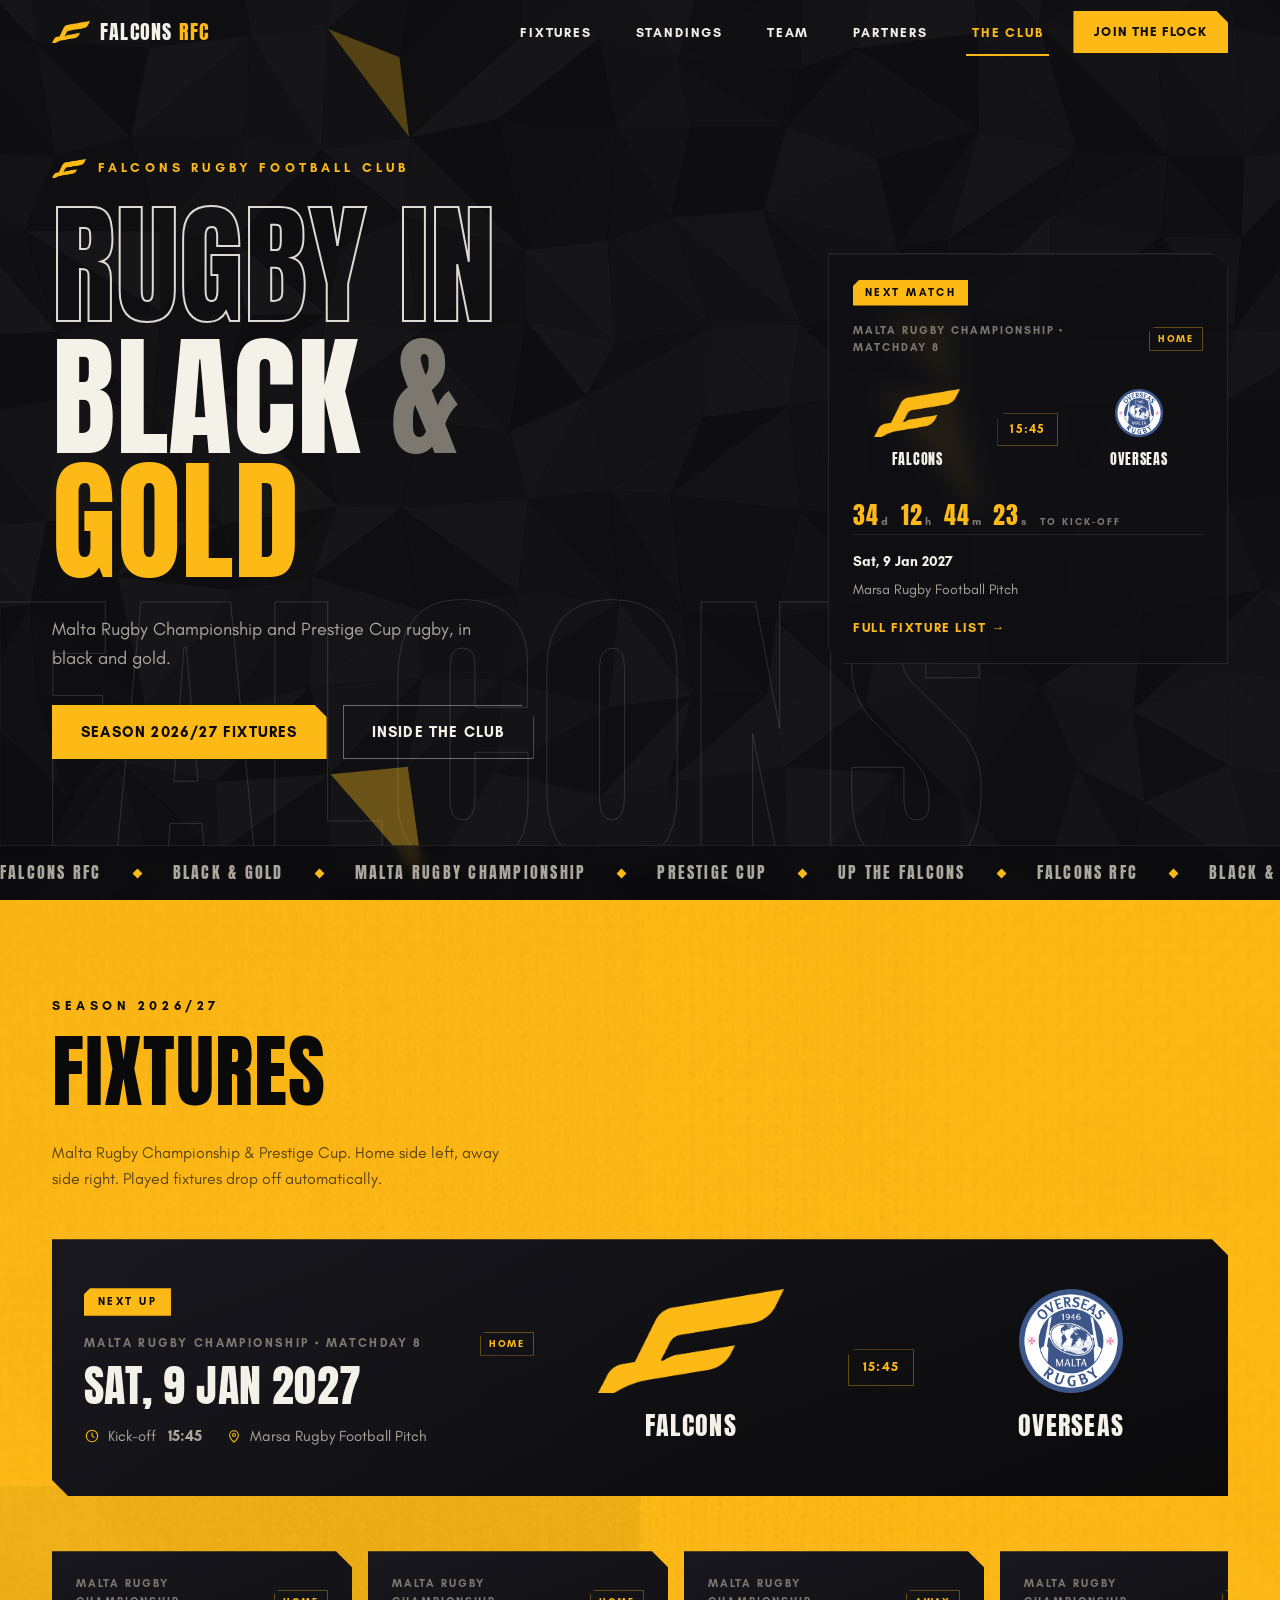
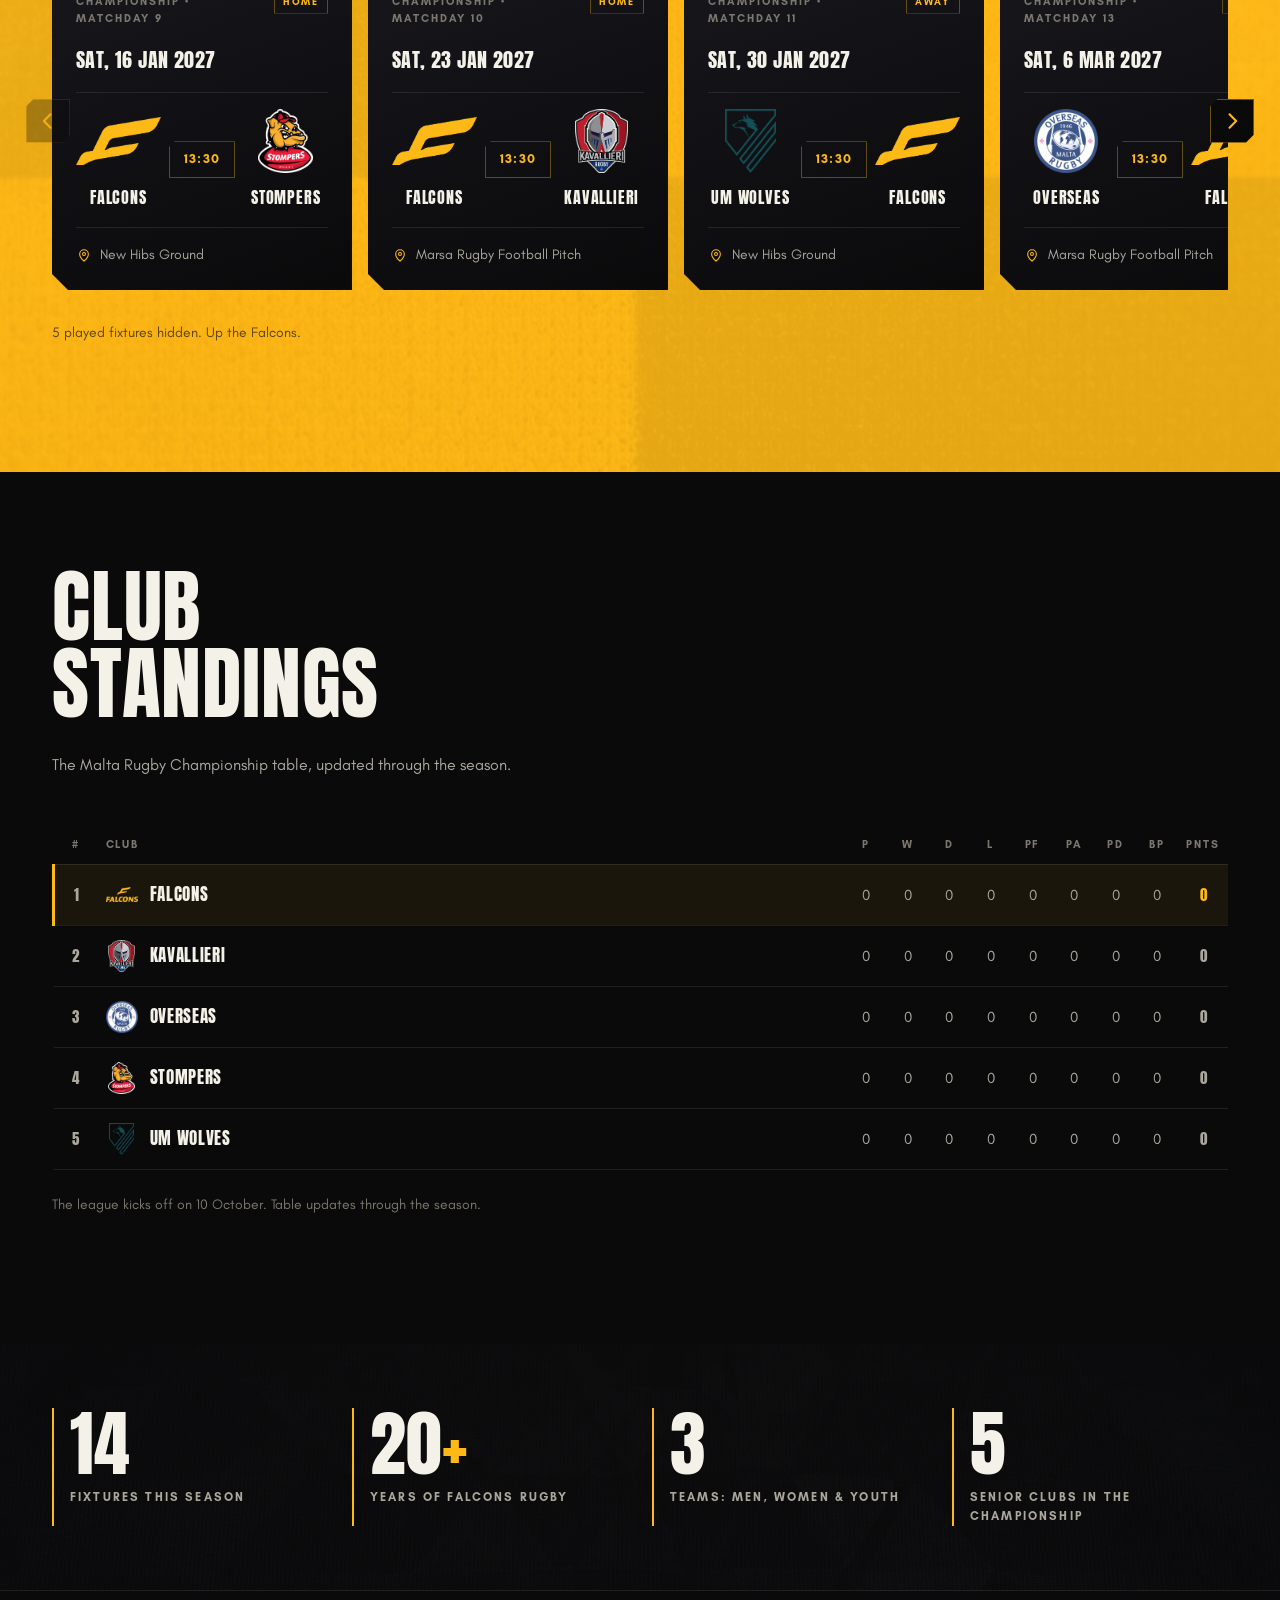
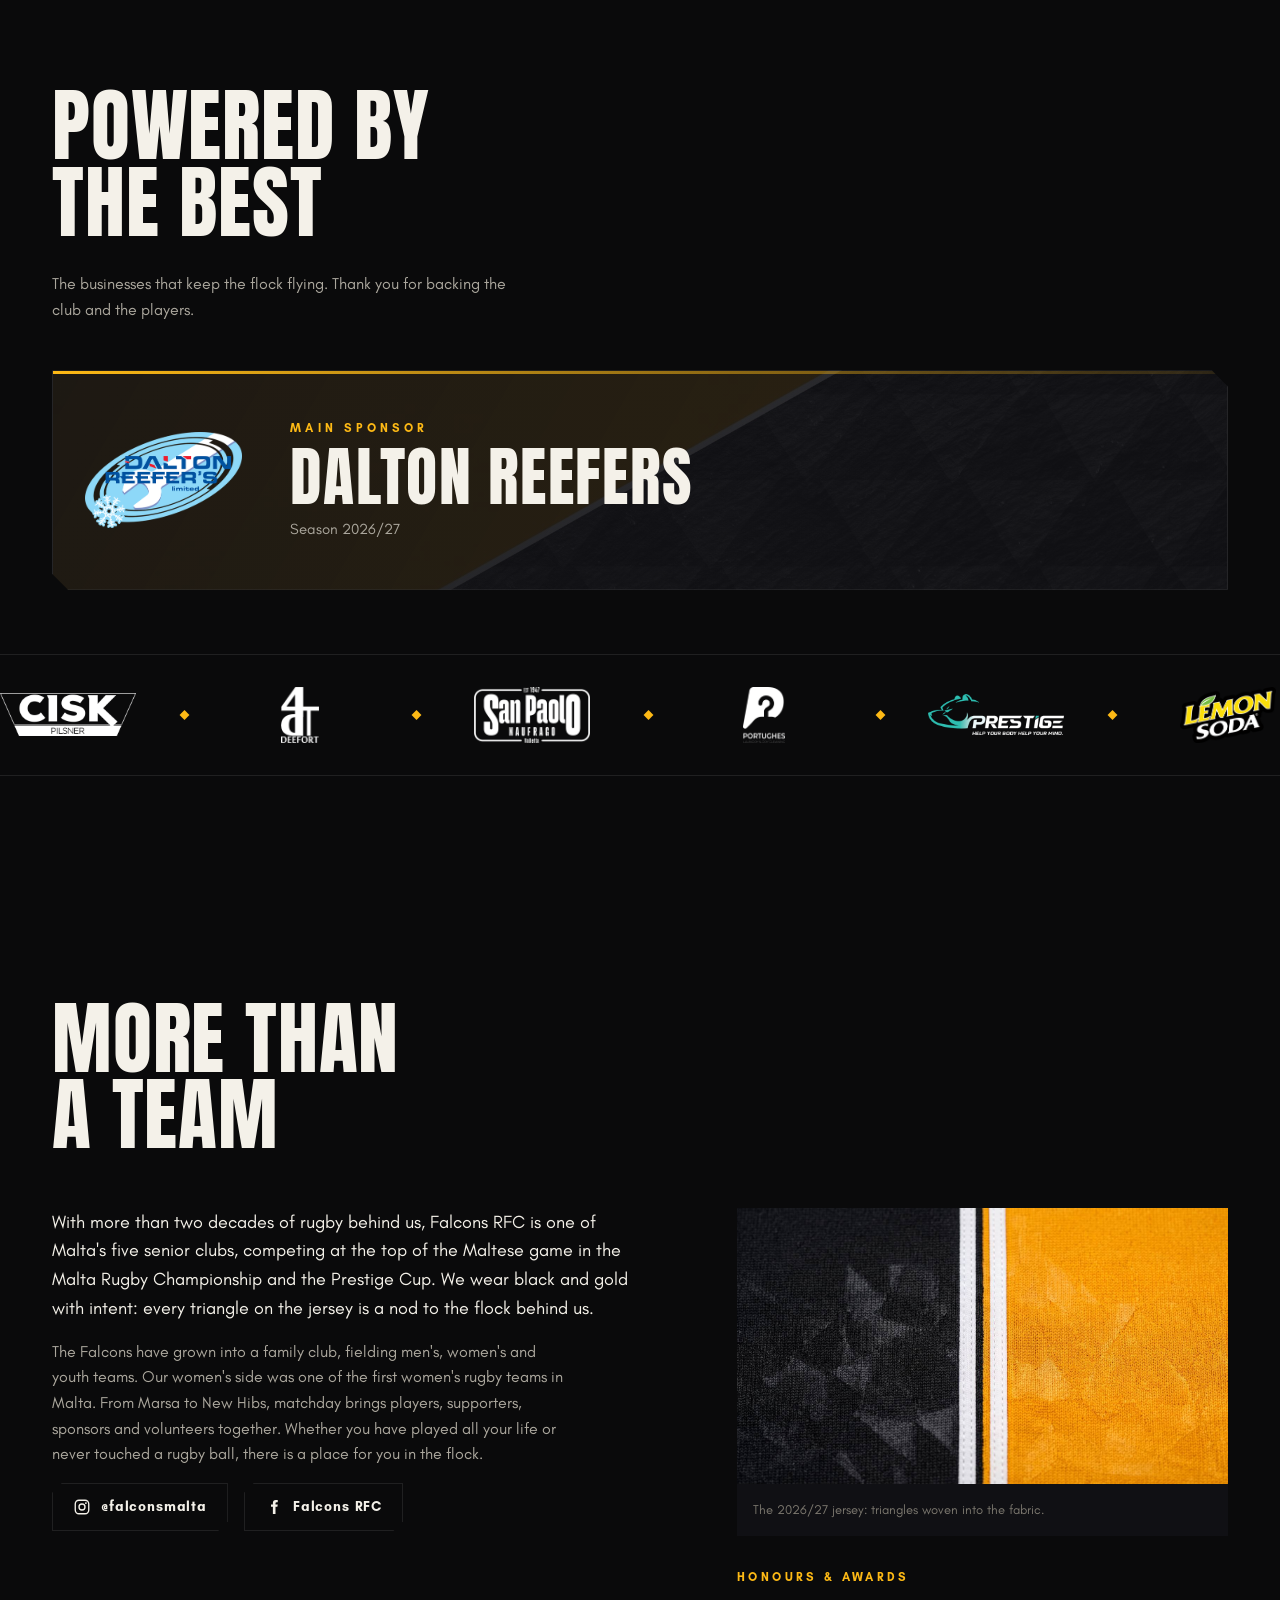
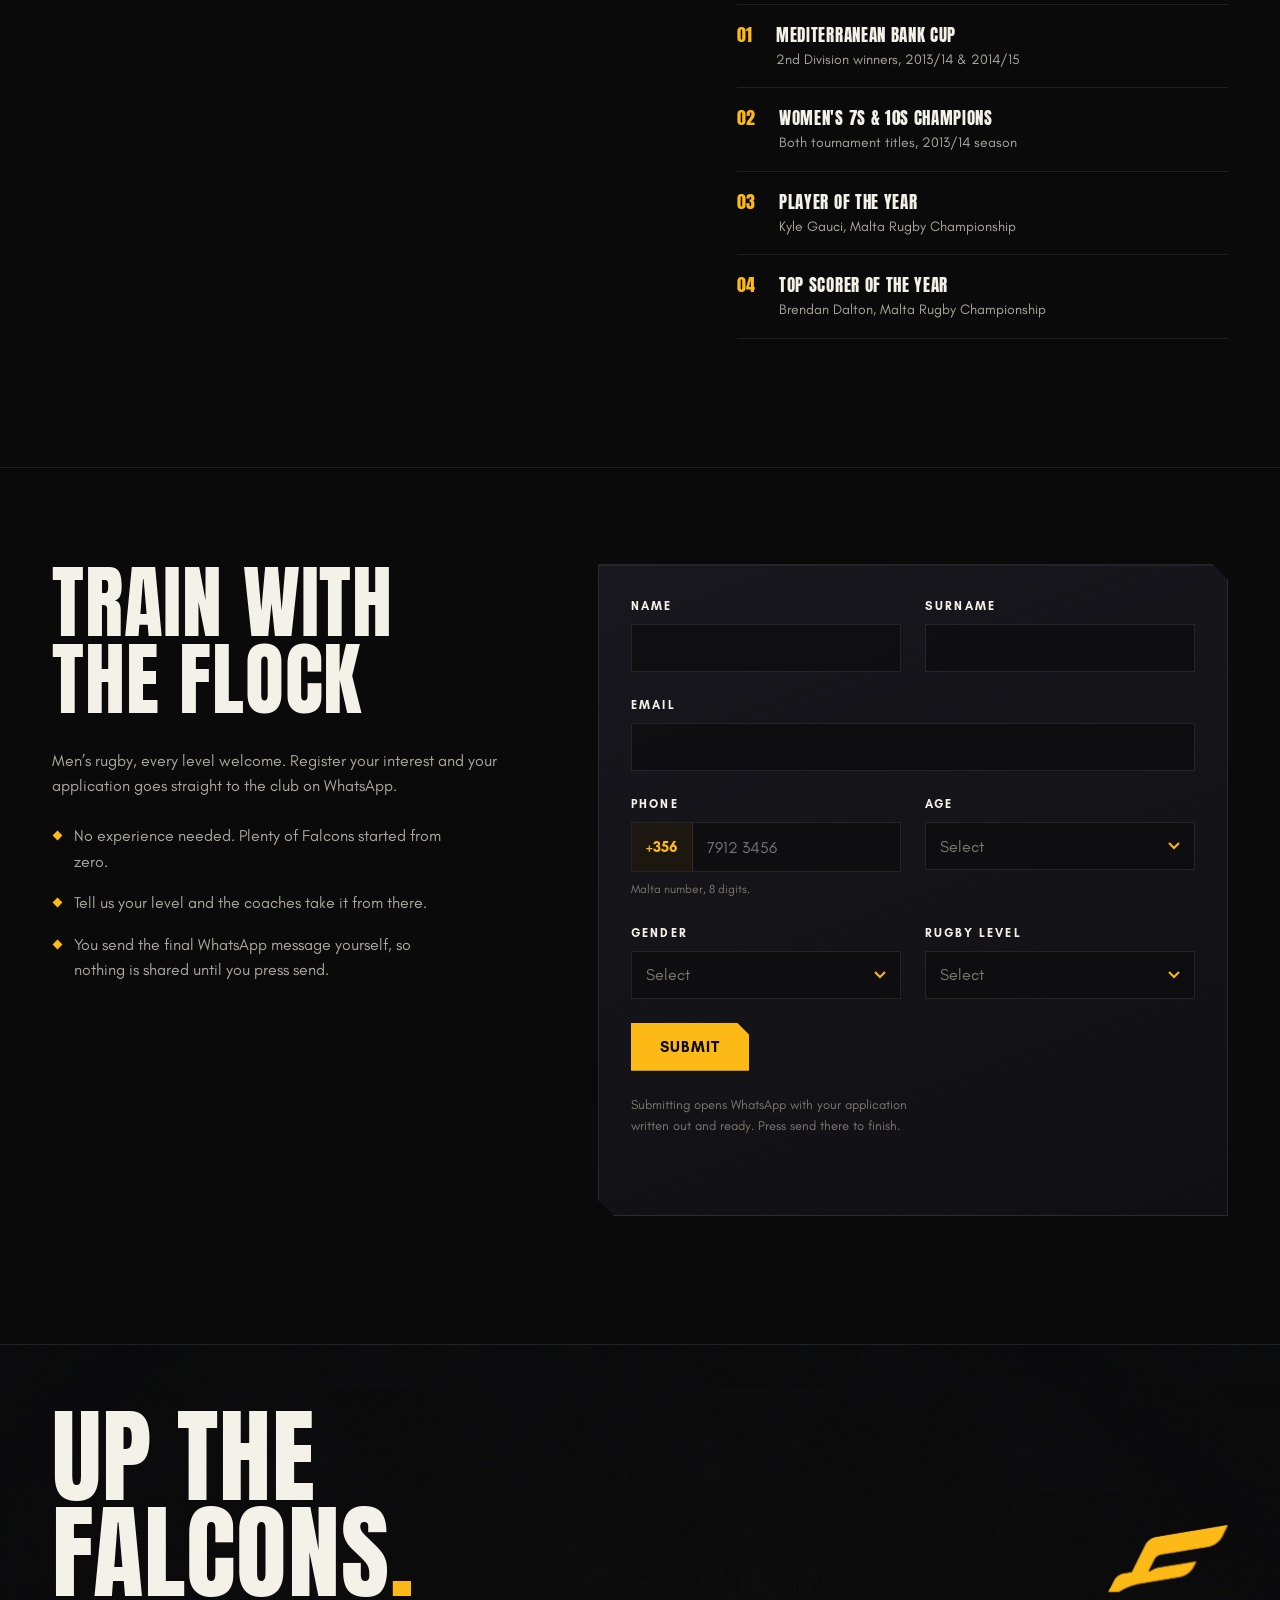
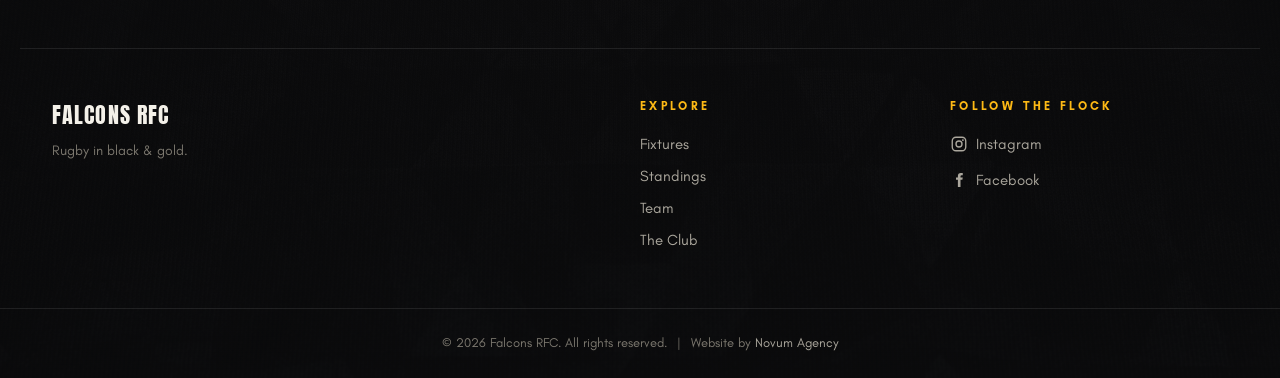
==== commit c4b91667: "League and player table formats per club spec - Club standings: P W D L PF PA PD BP PNTS (PD compute" ====
--- a/index.html
+++ b/index.html
@@ -381,7 +381,7 @@
     When served over HTTP the JSON files are the source of truth.
   -->
   <script type="application/json" id="fallback-data">
-  {"matches":{"season":"2026/27","note":"Fixture list, kick-off times and venues from the club's final 2026/27 fixtures sheet.","matches":[{"id":"mrc-md1","competition":"Malta Rugby Championship","round":"Matchday 1","date":"2026-10-10","time":"13:30","opponent":"UM Wolves","venue":"Marsa Rugby Football Pitch","home":false},{"id":"mrc-md3","competition":"Malta Rugby Championship","round":"Matchday 3","date":"2026-10-24","time":"13:30","opponent":"Overseas","venue":"New Hibs Ground","home":false},{"id":"mrc-md4","competition":"Malta Rugby Championship","round":"Matchday 4","date":"2026-11-21","time":"15:45","opponent":"Stompers","venue":"Marsa Rugby Football Pitch","home":true},{"id":"mrc-md5","competition":"Malta Rugby Championship","round":"Matchday 5","date":"2026-11-28","time":"15:45","opponent":"Kavallieri","venue":"Marsa Rugby Football Pitch","home":false},{"id":"mrc-md6","competition":"Malta Rugby Championship","round":"Matchday 6","date":"2026-12-05","time":"15:45","opponent":"UM Wolves","venue":"New Hibs Ground","home":true},{"id":"mrc-md8","competition":"Malta Rugby Championship","round":"Matchday 8","date":"2027-01-09","time":"15:45","opponent":"Overseas","venue":"Marsa Rugby Football Pitch","home":true},{"id":"mrc-md9","competition":"Malta Rugby Championship","round":"Matchday 9","date":"2027-01-16","time":"13:30","opponent":"Stompers","venue":"New Hibs Ground","home":true},{"id":"mrc-md10","competition":"Malta Rugby Championship","round":"Matchday 10","date":"2027-01-23","time":"13:30","opponent":"Kavallieri","venue":"Marsa Rugby Football Pitch","home":true},{"id":"mrc-md11","competition":"Malta Rugby Championship","round":"Matchday 11","date":"2027-01-30","time":"13:30","opponent":"UM Wolves","venue":"New Hibs Ground","home":false},{"id":"mrc-md13","competition":"Malta Rugby Championship","round":"Matchday 13","date":"2027-03-06","time":"13:30","opponent":"Overseas","venue":"Marsa Rugby Football Pitch","home":false},{"id":"mrc-md14","competition":"Malta Rugby Championship","round":"Matchday 14","date":"2027-03-13","time":"15:45","opponent":"Stompers","venue":"Marsa Rugby Football Pitch","home":true},{"id":"mrc-md15","competition":"Malta Rugby Championship","round":"Matchday 15","date":"2027-03-20","time":"15:45","opponent":"Kavallieri","venue":"Marsa Rugby Football Pitch","home":false},{"id":"cup-sf","competition":"Prestige Cup","round":"Semi-final","date":"2027-04-10","time":null,"opponent":null,"venue":null,"home":null,"note":"Pairings decided during the season"},{"id":"cup-final","competition":"Prestige Cup","round":"Final","date":"2027-04-24","time":"15:45","opponent":null,"venue":"Marsa Rugby Football Pitch","home":null}]},"sponsors":{"note":"Roster and logo files from the club's Sponsorship Logos folder. Set \"website\" to link a sponsor out.","sponsors":[{"name":"Dalton Reefers","tier":"main","tagline":"Season 2026/27","logo":"assets/img/sponsors/dalton-reefers.png","website":null},{"name":"Cisk","tier":"partner","tagline":null,"logo":"assets/img/sponsors/cisk.png","website":null},{"name":"Deefort","tier":"partner","tagline":"Official Kit Partner","logo":"assets/img/sponsors/deefort.png","website":null},{"name":"San Paolo Naufrago","tier":"partner","tagline":null,"logo":"assets/img/sponsors/san-paolo-naufrago.png","website":null},{"name":"Portughes","tier":"partner","tagline":null,"logo":"assets/img/sponsors/portughes.png","website":null},{"name":"Prestige","tier":"partner","tagline":"Prestige Cup Partner","logo":"assets/img/sponsors/prestige.png","website":null},{"name":"Lemon Soda","tier":"partner","tagline":null,"logo":"assets/img/sponsors/lemon-soda.png","website":null},{"name":"Martina's","tier":"partner","tagline":null,"logo":"assets/img/sponsors/martinas.png","website":null},{"name":"Heels & Keys","tier":"partner","tagline":"Key Cutting & Shoe Repair","logo":"assets/img/sponsors/heels-keys.png","website":null},{"name":"Novum","tier":"partner","tagline":null,"logo":"assets/img/sponsors/novum.png","website":"https://www.novummarketing.co/"}]},"teamInfo":{"name":"Falcons RFC","shortName":"Falcons","location":"San Pawl il-Baħar, Malta","colors":"Black & Gold","league":"Malta Rugby Championship","cup":"Prestige Cup","grounds":["Marsa Rugby Football Pitch","New Hibs Ground"],"about":["With more than two decades of rugby behind us, Falcons RFC is one of Malta's five senior clubs, competing at the top of the Maltese game in the Malta Rugby Championship and the Prestige Cup. We wear black and gold with intent: every triangle on the jersey is a nod to the flock behind us.","The Falcons have grown into a family club, fielding men's, women's and youth teams. Our women's side was one of the first women's rugby teams in Malta. From Marsa to New Hibs, matchday brings players, supporters, sponsors and volunteers together. Whether you have played all your life or never touched a rugby ball, there is a place for you in the flock."],"honours":[{"title":"Mediterranean Bank Cup","detail":"2nd Division winners, 2013/14 & 2014/15"},{"title":"Women's 7s & 10s Champions","detail":"Both tournament titles, 2013/14 season"},{"title":"Player of the Year","detail":"Kyle Gauci, Malta Rugby Championship"},{"title":"Top Scorer of the Year","detail":"Brendan Dalton, Malta Rugby Championship"}],"social":[{"platform":"Instagram","handle":"@falconsmalta","url":"https://instagram.com/falconsmalta"},{"platform":"Facebook","handle":"Falcons RFC","url":"https://facebook.com/FalconsRFC"}],"whatsapp":null},"standings":{"season":"2026/27","updated":null,"note":"The league kicks off on 10 October. Table updates through the season.","table":[{"team":"Falcons","played":0,"won":0,"drawn":0,"lost":0,"points":0},{"team":"Kavallieri","played":0,"won":0,"drawn":0,"lost":0,"points":0},{"team":"Overseas","played":0,"won":0,"drawn":0,"lost":0,"points":0},{"team":"Stompers","played":0,"won":0,"drawn":0,"lost":0,"points":0},{"team":"UM Wolves","played":0,"won":0,"drawn":0,"lost":0,"points":0}]},"playerStats":{"season":"2026/27","updated":null,"note":"Stats update through the season. Zeros until the league kicks off on 10 October.","players":[]},"squad":{"season":"2026/27","units":[{"unit":"Forwards","positions":[{"position":"Loosehead Props","players":["Andrea Borg","Kyle Micallef","Vince Farrugia","David Agius"]},{"position":"Hookers","players":["Nicholas Azzopardi","Gabriel Scicluna"]},{"position":"Tighthead Props","players":["Terence Galdes","Clive Sciberras"]},{"position":"Second Rows","players":["Martin Barbara","George Elliott","Alexander Role","Cormac Dennehy","Marc Ellis Hooley"]},{"position":"Flankers","players":["Aiden Demicoli","Ryan Felice","Andrew Vella","Mattia Borg"]},{"position":"Number 8","players":["Dimitrije Avramovic","Liam Scicluna"]}]},{"unit":"Backs","positions":[{"position":"Scrum Half","players":["Shehan Sheyamantha","Micheal Buys"]},{"position":"Fly Half","players":["Kyle Gauci","Antoine Barbet","Simon Leymarie"]},{"position":"Centre","players":["Alvaro Moreno","Brendan Dalton","Gary O'Sullivan"]},{"position":"Wing","players":["Ernest Degabriele","Kane Tippett","Henry Pearman","Kristian Sammut","Aidan Isherwood","Jeremy Borg Micallef","Tommy Debono","Harry Waswa"]},{"position":"Fullback","players":["Clement Gruyer","Antoine Chedo","Guillaume Boulvais"]}]}]}}
+  {"matches":{"season":"2026/27","note":"Fixture list, kick-off times and venues from the club's final 2026/27 fixtures sheet.","matches":[{"id":"mrc-md1","competition":"Malta Rugby Championship","round":"Matchday 1","date":"2026-10-10","time":"13:30","opponent":"UM Wolves","venue":"Marsa Rugby Football Pitch","home":false},{"id":"mrc-md3","competition":"Malta Rugby Championship","round":"Matchday 3","date":"2026-10-24","time":"13:30","opponent":"Overseas","venue":"New Hibs Ground","home":false},{"id":"mrc-md4","competition":"Malta Rugby Championship","round":"Matchday 4","date":"2026-11-21","time":"15:45","opponent":"Stompers","venue":"Marsa Rugby Football Pitch","home":true},{"id":"mrc-md5","competition":"Malta Rugby Championship","round":"Matchday 5","date":"2026-11-28","time":"15:45","opponent":"Kavallieri","venue":"Marsa Rugby Football Pitch","home":false},{"id":"mrc-md6","competition":"Malta Rugby Championship","round":"Matchday 6","date":"2026-12-05","time":"15:45","opponent":"UM Wolves","venue":"New Hibs Ground","home":true},{"id":"mrc-md8","competition":"Malta Rugby Championship","round":"Matchday 8","date":"2027-01-09","time":"15:45","opponent":"Overseas","venue":"Marsa Rugby Football Pitch","home":true},{"id":"mrc-md9","competition":"Malta Rugby Championship","round":"Matchday 9","date":"2027-01-16","time":"13:30","opponent":"Stompers","venue":"New Hibs Ground","home":true},{"id":"mrc-md10","competition":"Malta Rugby Championship","round":"Matchday 10","date":"2027-01-23","time":"13:30","opponent":"Kavallieri","venue":"Marsa Rugby Football Pitch","home":true},{"id":"mrc-md11","competition":"Malta Rugby Championship","round":"Matchday 11","date":"2027-01-30","time":"13:30","opponent":"UM Wolves","venue":"New Hibs Ground","home":false},{"id":"mrc-md13","competition":"Malta Rugby Championship","round":"Matchday 13","date":"2027-03-06","time":"13:30","opponent":"Overseas","venue":"Marsa Rugby Football Pitch","home":false},{"id":"mrc-md14","competition":"Malta Rugby Championship","round":"Matchday 14","date":"2027-03-13","time":"15:45","opponent":"Stompers","venue":"Marsa Rugby Football Pitch","home":true},{"id":"mrc-md15","competition":"Malta Rugby Championship","round":"Matchday 15","date":"2027-03-20","time":"15:45","opponent":"Kavallieri","venue":"Marsa Rugby Football Pitch","home":false},{"id":"cup-sf","competition":"Prestige Cup","round":"Semi-final","date":"2027-04-10","time":null,"opponent":null,"venue":null,"home":null,"note":"Pairings decided during the season"},{"id":"cup-final","competition":"Prestige Cup","round":"Final","date":"2027-04-24","time":"15:45","opponent":null,"venue":"Marsa Rugby Football Pitch","home":null}]},"sponsors":{"note":"Roster and logo files from the club's Sponsorship Logos folder. Set \"website\" to link a sponsor out.","sponsors":[{"name":"Dalton Reefers","tier":"main","tagline":"Season 2026/27","logo":"assets/img/sponsors/dalton-reefers.png","website":null},{"name":"Cisk","tier":"partner","tagline":null,"logo":"assets/img/sponsors/cisk.png","website":null},{"name":"Deefort","tier":"partner","tagline":"Official Kit Partner","logo":"assets/img/sponsors/deefort.png","website":null},{"name":"San Paolo Naufrago","tier":"partner","tagline":null,"logo":"assets/img/sponsors/san-paolo-naufrago.png","website":null},{"name":"Portughes","tier":"partner","tagline":null,"logo":"assets/img/sponsors/portughes.png","website":null},{"name":"Prestige","tier":"partner","tagline":"Prestige Cup Partner","logo":"assets/img/sponsors/prestige.png","website":null},{"name":"Lemon Soda","tier":"partner","tagline":null,"logo":"assets/img/sponsors/lemon-soda.png","website":null},{"name":"Martina's","tier":"partner","tagline":null,"logo":"assets/img/sponsors/martinas.png","website":null},{"name":"Heels & Keys","tier":"partner","tagline":"Key Cutting & Shoe Repair","logo":"assets/img/sponsors/heels-keys.png","website":null},{"name":"Novum","tier":"partner","tagline":null,"logo":"assets/img/sponsors/novum.png","website":"https://www.novummarketing.co/"}]},"teamInfo":{"name":"Falcons RFC","shortName":"Falcons","location":"San Pawl il-Baħar, Malta","colors":"Black & Gold","league":"Malta Rugby Championship","cup":"Prestige Cup","grounds":["Marsa Rugby Football Pitch","New Hibs Ground"],"about":["With more than two decades of rugby behind us, Falcons RFC is one of Malta's five senior clubs, competing at the top of the Maltese game in the Malta Rugby Championship and the Prestige Cup. We wear black and gold with intent: every triangle on the jersey is a nod to the flock behind us.","The Falcons have grown into a family club, fielding men's, women's and youth teams. Our women's side was one of the first women's rugby teams in Malta. From Marsa to New Hibs, matchday brings players, supporters, sponsors and volunteers together. Whether you have played all your life or never touched a rugby ball, there is a place for you in the flock."],"honours":[{"title":"Mediterranean Bank Cup","detail":"2nd Division winners, 2013/14 & 2014/15"},{"title":"Women's 7s & 10s Champions","detail":"Both tournament titles, 2013/14 season"},{"title":"Player of the Year","detail":"Kyle Gauci, Malta Rugby Championship"},{"title":"Top Scorer of the Year","detail":"Brendan Dalton, Malta Rugby Championship"}],"social":[{"platform":"Instagram","handle":"@falconsmalta","url":"https://instagram.com/falconsmalta"},{"platform":"Facebook","handle":"Falcons RFC","url":"https://facebook.com/FalconsRFC"}],"whatsapp":null},"standings":{"season":"2026/27","updated":null,"note":"The league kicks off on 10 October. Table updates through the season.","table":[{"team":"Falcons","played":0,"won":0,"drawn":0,"lost":0,"pf":0,"pa":0,"bp":0,"points":0},{"team":"Kavallieri","played":0,"won":0,"drawn":0,"lost":0,"pf":0,"pa":0,"bp":0,"points":0},{"team":"Overseas","played":0,"won":0,"drawn":0,"lost":0,"pf":0,"pa":0,"bp":0,"points":0},{"team":"Stompers","played":0,"won":0,"drawn":0,"lost":0,"pf":0,"pa":0,"bp":0,"points":0},{"team":"UM Wolves","played":0,"won":0,"drawn":0,"lost":0,"pf":0,"pa":0,"bp":0,"points":0}]},"playerStats":{"season":"2026/27","updated":null,"note":"Stats update through the season. Zeros until the league kicks off on 10 October.","players":[],"fields":"Per player: name (exactly as in squad.json), games, minutes, tries, conversions, yellow, red. Points = tries x 5 + conversions x 2, computed automatically."},"squad":{"season":"2026/27","units":[{"unit":"Forwards","positions":[{"position":"Loosehead Props","players":["Andrea Borg","Kyle Micallef","Vince Farrugia","David Agius"]},{"position":"Hookers","players":["Nicholas Azzopardi","Gabriel Scicluna"]},{"position":"Tighthead Props","players":["Terence Galdes","Clive Sciberras"]},{"position":"Second Rows","players":["Martin Barbara","George Elliott","Alexander Role","Cormac Dennehy","Marc Ellis Hooley"]},{"position":"Flankers","players":["Aiden Demicoli","Ryan Felice","Andrew Vella","Mattia Borg"]},{"position":"Number 8","players":["Dimitrije Avramovic","Liam Scicluna"]}]},{"unit":"Backs","positions":[{"position":"Scrum Half","players":["Shehan Sheyamantha","Micheal Buys"]},{"position":"Fly Half","players":["Kyle Gauci","Antoine Barbet","Simon Leymarie"]},{"position":"Centre","players":["Alvaro Moreno","Brendan Dalton","Gary O'Sullivan"]},{"position":"Wing","players":["Ernest Degabriele","Kane Tippett","Henry Pearman","Kristian Sammut","Aidan Isherwood","Jeremy Borg Micallef","Tommy Debono","Harry Waswa"]},{"position":"Fullback","players":["Clement Gruyer","Antoine Chedo","Guillaume Boulvais"]}]}]}}
   </script>
 
   <script src="js/script.js" defer></script>
--- a/css/style.css
+++ b/css/style.css
@@ -1275,7 +1275,7 @@
   border-collapse: collapse;
 }
 .standings__table th {
-  padding: 0.625rem 0.75rem;
+  padding: 0.625rem 0.5rem;
   font-weight: 700;
   font-size: 0.6875rem;
   letter-spacing: 0.18em;
@@ -1288,7 +1288,7 @@
   text-align: left;
 }
 .standings__table td {
-  padding: 0.875rem 0.75rem;
+  padding: 0.875rem 0.5rem;
   border-bottom: 1px solid var(--line);
   font-size: 0.9375rem;
   color: var(--text-muted);
@@ -1320,7 +1320,7 @@
   vertical-align: middle;
 }
 .standings__num {
-  width: 3rem;
+  width: 2.6rem;
   text-align: center;
   font-variant-numeric: tabular-nums;
 }
@@ -1329,6 +1329,9 @@
   font-size: 1.25rem;
   color: var(--text);
 }
+.ptable__yc { color: var(--gold); }
+.ptable__rc { color: #E0766A; }
+
 .standings__table tr.is-falcons {
   background: rgba(253, 185, 21, 0.07);
 }
@@ -1343,9 +1346,15 @@
   font-size: 0.875rem;
   color: var(--text-faint);
 }
+/* Narrow screens shed detail columns in tiers; the wrapper still
+   scrolls sideways as a last resort */
+@media (max-width: 900px) {
+  .col-pf, .col-pa { display: none; }
+}
 @media (max-width: 560px) {
-  .standings__wdl { display: none; }
+  .col-d, .col-bp, .col-min { display: none; }
   .standings__club { min-width: 0; }
+  .ptable__player { min-width: 8.5rem; }
 }
 
 /* --------------------------------------------------------------------------
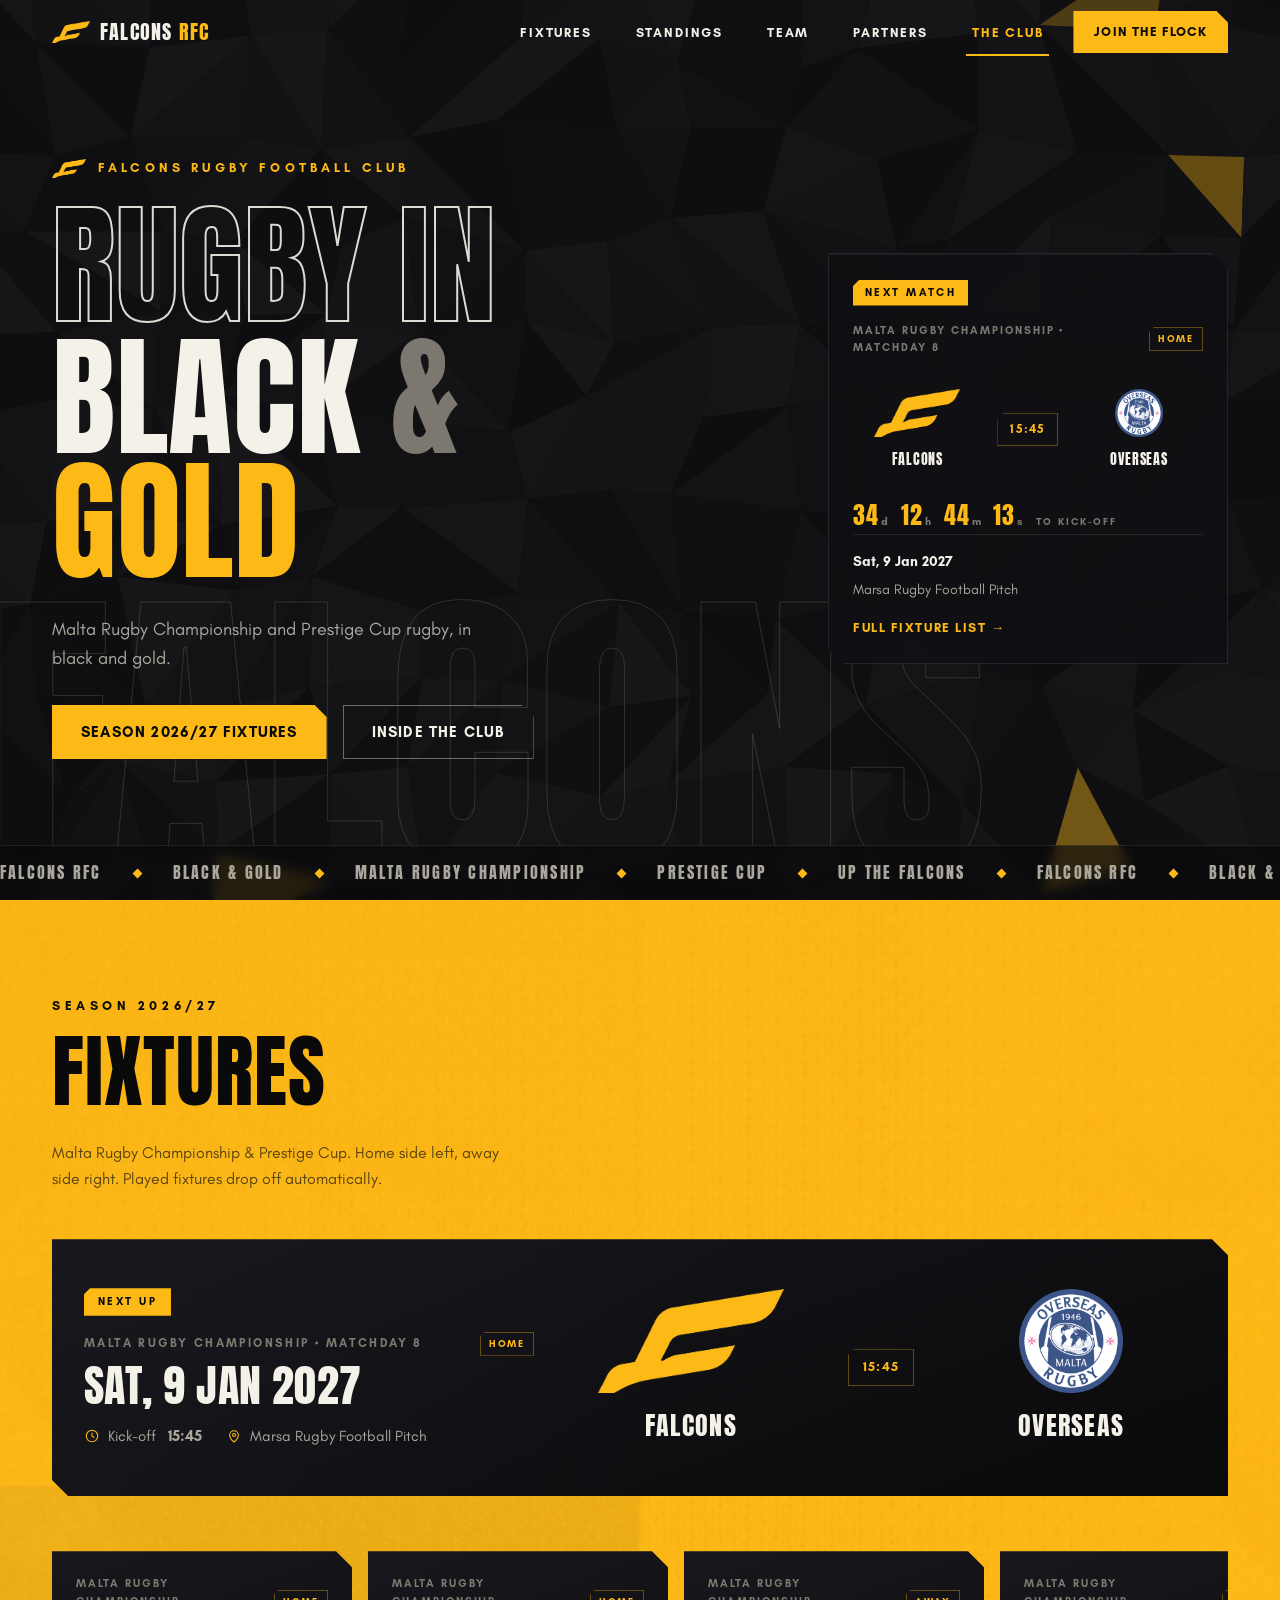
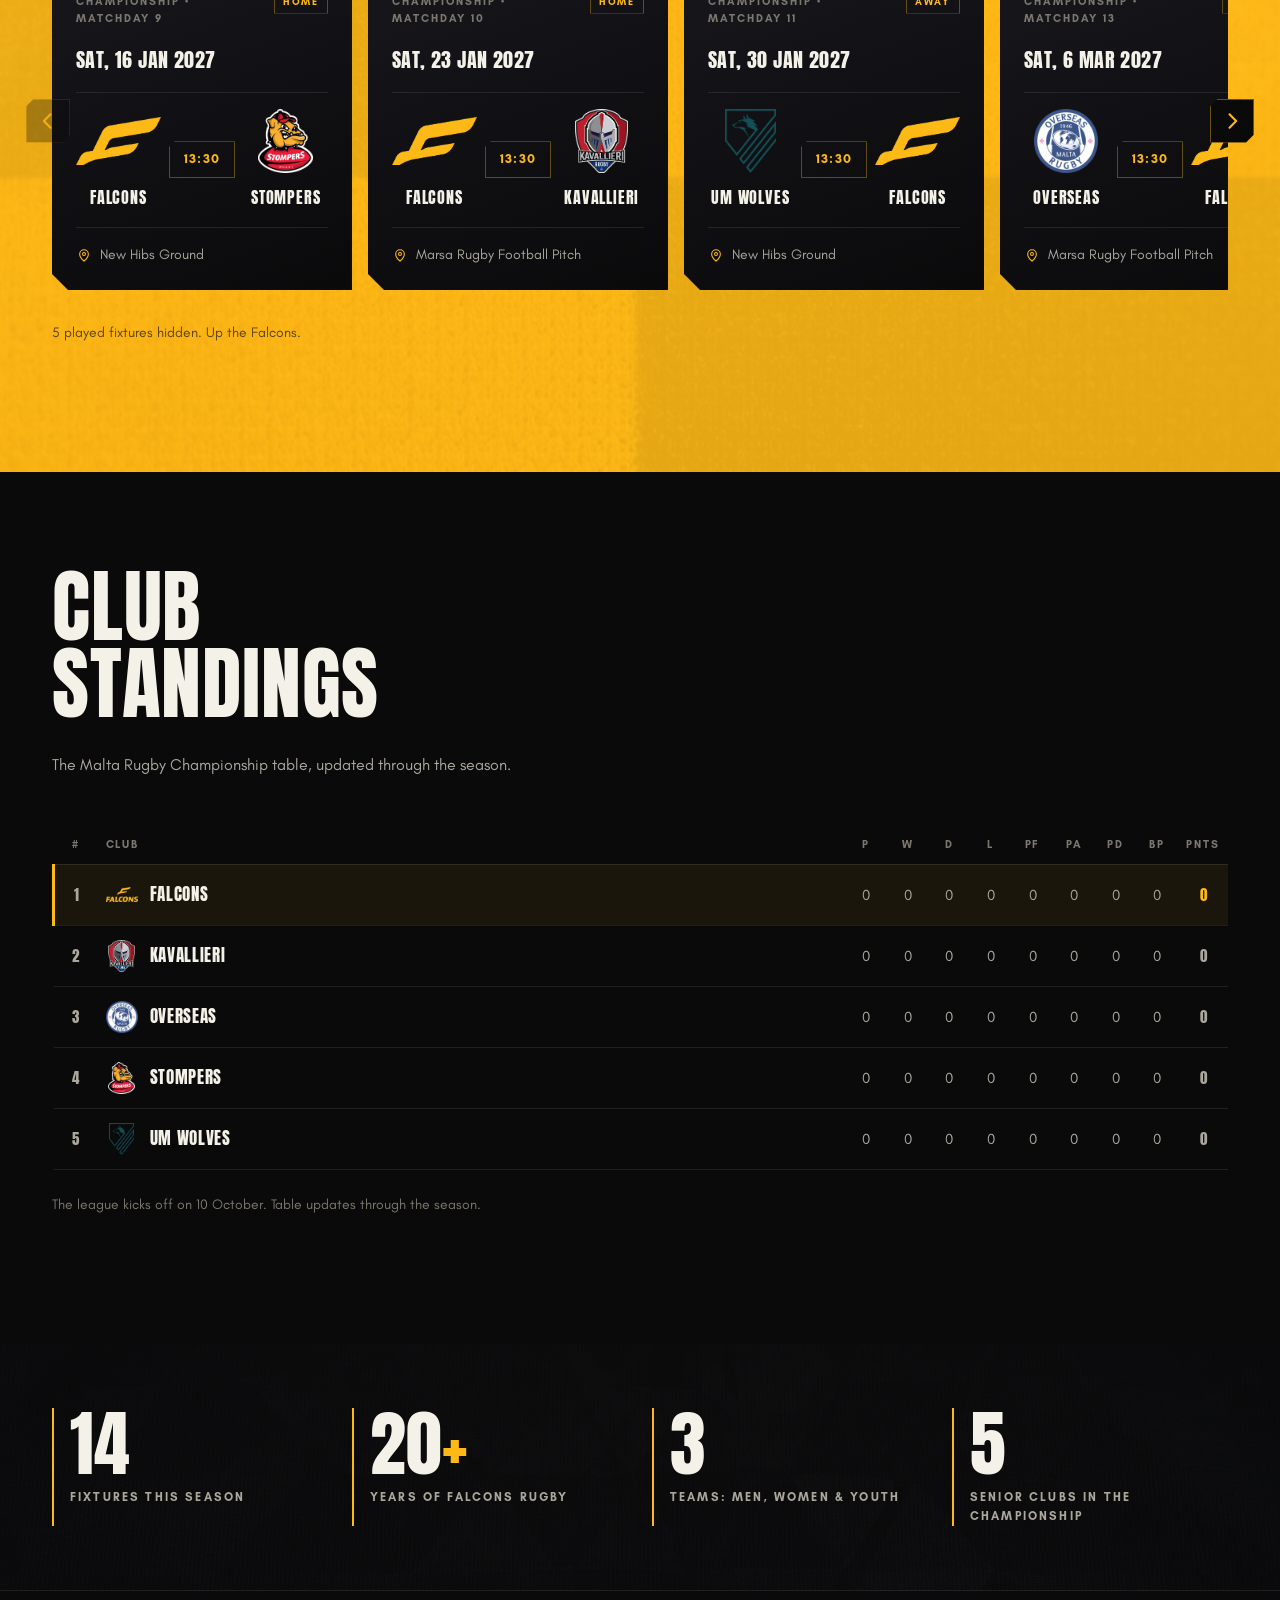
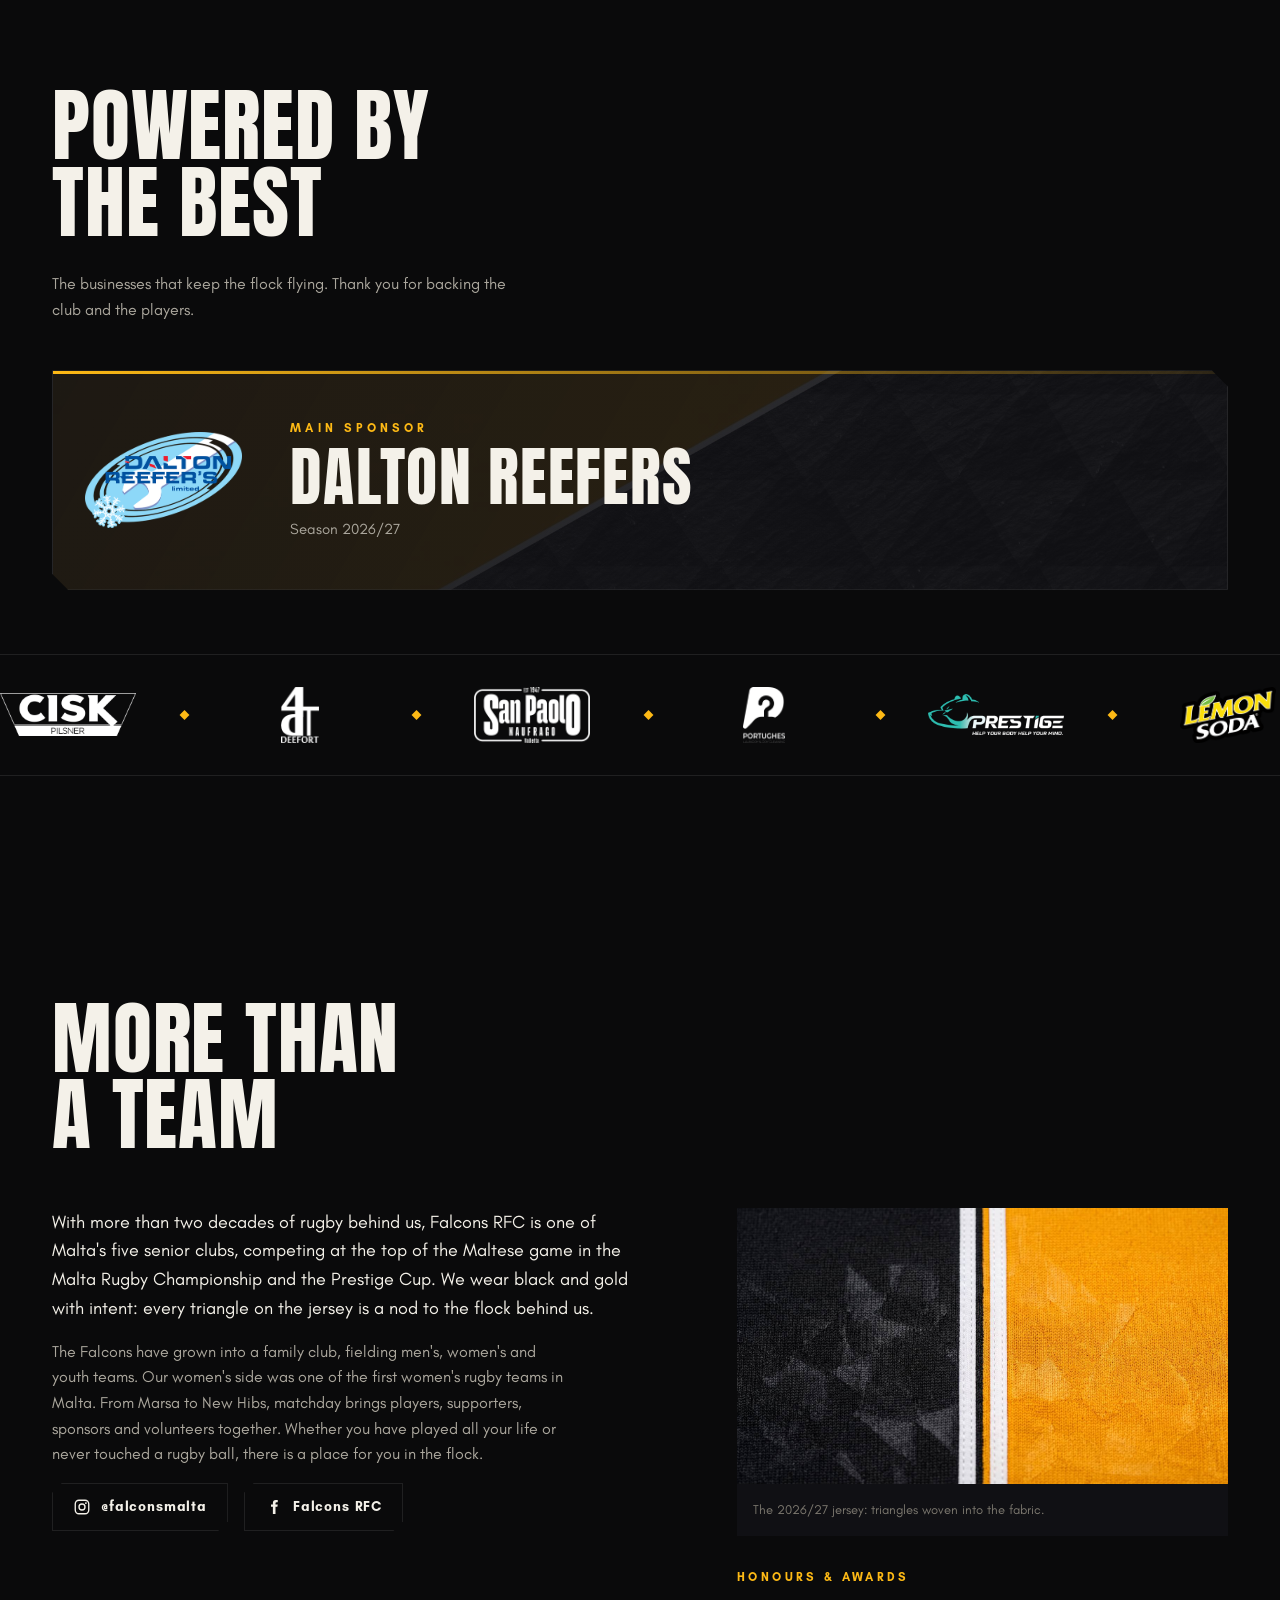
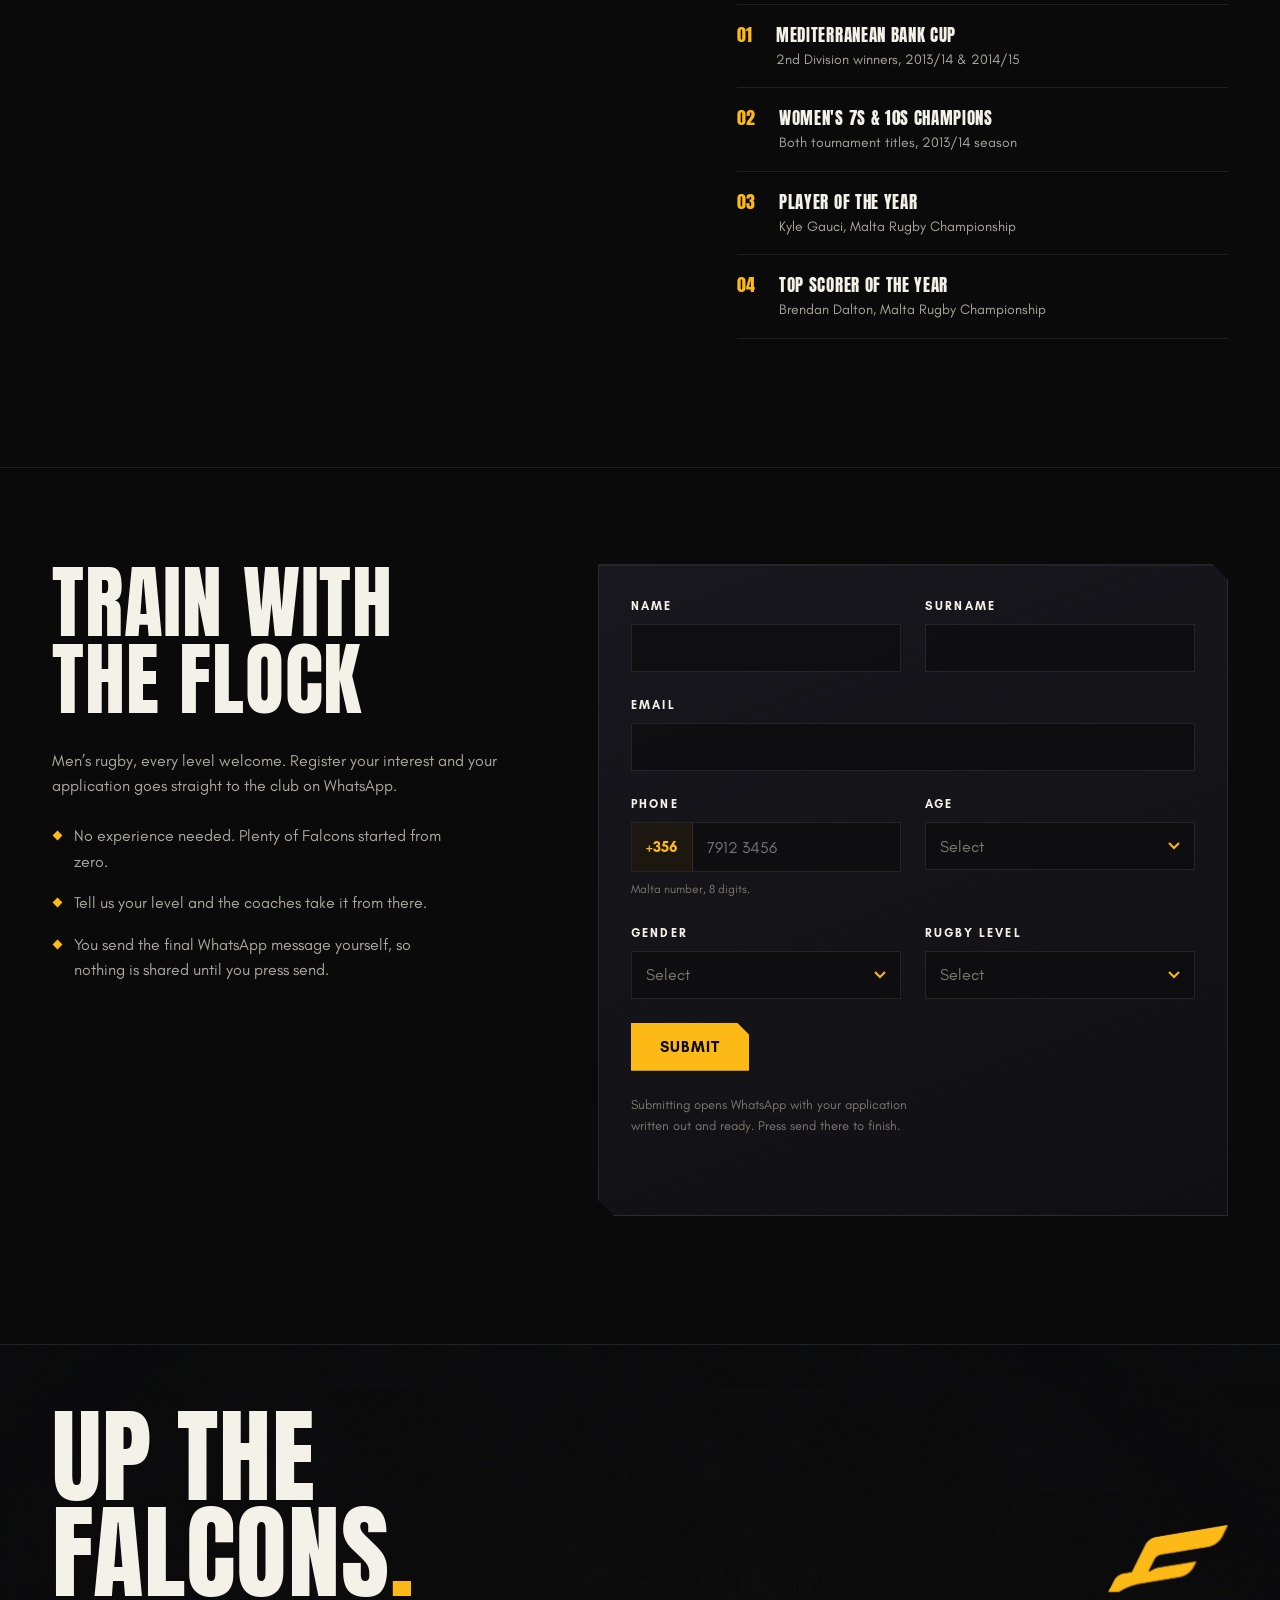
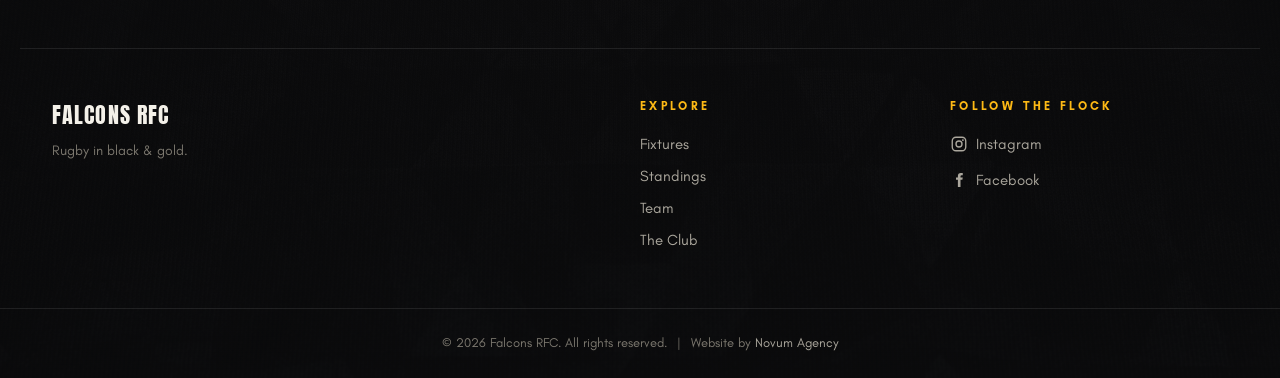
==== commit e44aed7a: "Add Adura and Training Room to the sponsor marquee Rasterized both from Sponsorship Logos/ the same " ====
--- a/index.html
+++ b/index.html
@@ -381,7 +381,7 @@
     When served over HTTP the JSON files are the source of truth.
   -->
   <script type="application/json" id="fallback-data">
-  {"matches":{"season":"2026/27","note":"Fixture list, kick-off times and venues from the club's final 2026/27 fixtures sheet.","matches":[{"id":"mrc-md1","competition":"Malta Rugby Championship","round":"Matchday 1","date":"2026-10-10","time":"13:30","opponent":"UM Wolves","venue":"Marsa Rugby Football Pitch","home":false},{"id":"mrc-md3","competition":"Malta Rugby Championship","round":"Matchday 3","date":"2026-10-24","time":"13:30","opponent":"Overseas","venue":"New Hibs Ground","home":false},{"id":"mrc-md4","competition":"Malta Rugby Championship","round":"Matchday 4","date":"2026-11-21","time":"15:45","opponent":"Stompers","venue":"Marsa Rugby Football Pitch","home":true},{"id":"mrc-md5","competition":"Malta Rugby Championship","round":"Matchday 5","date":"2026-11-28","time":"15:45","opponent":"Kavallieri","venue":"Marsa Rugby Football Pitch","home":false},{"id":"mrc-md6","competition":"Malta Rugby Championship","round":"Matchday 6","date":"2026-12-05","time":"15:45","opponent":"UM Wolves","venue":"New Hibs Ground","home":true},{"id":"mrc-md8","competition":"Malta Rugby Championship","round":"Matchday 8","date":"2027-01-09","time":"15:45","opponent":"Overseas","venue":"Marsa Rugby Football Pitch","home":true},{"id":"mrc-md9","competition":"Malta Rugby Championship","round":"Matchday 9","date":"2027-01-16","time":"13:30","opponent":"Stompers","venue":"New Hibs Ground","home":true},{"id":"mrc-md10","competition":"Malta Rugby Championship","round":"Matchday 10","date":"2027-01-23","time":"13:30","opponent":"Kavallieri","venue":"Marsa Rugby Football Pitch","home":true},{"id":"mrc-md11","competition":"Malta Rugby Championship","round":"Matchday 11","date":"2027-01-30","time":"13:30","opponent":"UM Wolves","venue":"New Hibs Ground","home":false},{"id":"mrc-md13","competition":"Malta Rugby Championship","round":"Matchday 13","date":"2027-03-06","time":"13:30","opponent":"Overseas","venue":"Marsa Rugby Football Pitch","home":false},{"id":"mrc-md14","competition":"Malta Rugby Championship","round":"Matchday 14","date":"2027-03-13","time":"15:45","opponent":"Stompers","venue":"Marsa Rugby Football Pitch","home":true},{"id":"mrc-md15","competition":"Malta Rugby Championship","round":"Matchday 15","date":"2027-03-20","time":"15:45","opponent":"Kavallieri","venue":"Marsa Rugby Football Pitch","home":false},{"id":"cup-sf","competition":"Prestige Cup","round":"Semi-final","date":"2027-04-10","time":null,"opponent":null,"venue":null,"home":null,"note":"Pairings decided during the season"},{"id":"cup-final","competition":"Prestige Cup","round":"Final","date":"2027-04-24","time":"15:45","opponent":null,"venue":"Marsa Rugby Football Pitch","home":null}]},"sponsors":{"note":"Roster and logo files from the club's Sponsorship Logos folder. Set \"website\" to link a sponsor out.","sponsors":[{"name":"Dalton Reefers","tier":"main","tagline":"Season 2026/27","logo":"assets/img/sponsors/dalton-reefers.png","website":null},{"name":"Cisk","tier":"partner","tagline":null,"logo":"assets/img/sponsors/cisk.png","website":null},{"name":"Deefort","tier":"partner","tagline":"Official Kit Partner","logo":"assets/img/sponsors/deefort.png","website":null},{"name":"San Paolo Naufrago","tier":"partner","tagline":null,"logo":"assets/img/sponsors/san-paolo-naufrago.png","website":null},{"name":"Portughes","tier":"partner","tagline":null,"logo":"assets/img/sponsors/portughes.png","website":null},{"name":"Prestige","tier":"partner","tagline":"Prestige Cup Partner","logo":"assets/img/sponsors/prestige.png","website":null},{"name":"Lemon Soda","tier":"partner","tagline":null,"logo":"assets/img/sponsors/lemon-soda.png","website":null},{"name":"Martina's","tier":"partner","tagline":null,"logo":"assets/img/sponsors/martinas.png","website":null},{"name":"Heels & Keys","tier":"partner","tagline":"Key Cutting & Shoe Repair","logo":"assets/img/sponsors/heels-keys.png","website":null},{"name":"Novum","tier":"partner","tagline":null,"logo":"assets/img/sponsors/novum.png","website":"https://www.novummarketing.co/"}]},"teamInfo":{"name":"Falcons RFC","shortName":"Falcons","location":"San Pawl il-Baħar, Malta","colors":"Black & Gold","league":"Malta Rugby Championship","cup":"Prestige Cup","grounds":["Marsa Rugby Football Pitch","New Hibs Ground"],"about":["With more than two decades of rugby behind us, Falcons RFC is one of Malta's five senior clubs, competing at the top of the Maltese game in the Malta Rugby Championship and the Prestige Cup. We wear black and gold with intent: every triangle on the jersey is a nod to the flock behind us.","The Falcons have grown into a family club, fielding men's, women's and youth teams. Our women's side was one of the first women's rugby teams in Malta. From Marsa to New Hibs, matchday brings players, supporters, sponsors and volunteers together. Whether you have played all your life or never touched a rugby ball, there is a place for you in the flock."],"honours":[{"title":"Mediterranean Bank Cup","detail":"2nd Division winners, 2013/14 & 2014/15"},{"title":"Women's 7s & 10s Champions","detail":"Both tournament titles, 2013/14 season"},{"title":"Player of the Year","detail":"Kyle Gauci, Malta Rugby Championship"},{"title":"Top Scorer of the Year","detail":"Brendan Dalton, Malta Rugby Championship"}],"social":[{"platform":"Instagram","handle":"@falconsmalta","url":"https://instagram.com/falconsmalta"},{"platform":"Facebook","handle":"Falcons RFC","url":"https://facebook.com/FalconsRFC"}],"whatsapp":null},"standings":{"season":"2026/27","updated":null,"note":"The league kicks off on 10 October. Table updates through the season.","table":[{"team":"Falcons","played":0,"won":0,"drawn":0,"lost":0,"pf":0,"pa":0,"bp":0,"points":0},{"team":"Kavallieri","played":0,"won":0,"drawn":0,"lost":0,"pf":0,"pa":0,"bp":0,"points":0},{"team":"Overseas","played":0,"won":0,"drawn":0,"lost":0,"pf":0,"pa":0,"bp":0,"points":0},{"team":"Stompers","played":0,"won":0,"drawn":0,"lost":0,"pf":0,"pa":0,"bp":0,"points":0},{"team":"UM Wolves","played":0,"won":0,"drawn":0,"lost":0,"pf":0,"pa":0,"bp":0,"points":0}]},"playerStats":{"season":"2026/27","updated":null,"note":"Stats update through the season. Zeros until the league kicks off on 10 October.","players":[],"fields":"Per player: name (exactly as in squad.json), games, minutes, tries, conversions, yellow, red. Points = tries x 5 + conversions x 2, computed automatically."},"squad":{"season":"2026/27","units":[{"unit":"Forwards","positions":[{"position":"Loosehead Props","players":["Andrea Borg","Kyle Micallef","Vince Farrugia","David Agius"]},{"position":"Hookers","players":["Nicholas Azzopardi","Gabriel Scicluna"]},{"position":"Tighthead Props","players":["Terence Galdes","Clive Sciberras"]},{"position":"Second Rows","players":["Martin Barbara","George Elliott","Alexander Role","Cormac Dennehy","Marc Ellis Hooley"]},{"position":"Flankers","players":["Aiden Demicoli","Ryan Felice","Andrew Vella","Mattia Borg"]},{"position":"Number 8","players":["Dimitrije Avramovic","Liam Scicluna"]}]},{"unit":"Backs","positions":[{"position":"Scrum Half","players":["Shehan Sheyamantha","Micheal Buys"]},{"position":"Fly Half","players":["Kyle Gauci","Antoine Barbet","Simon Leymarie"]},{"position":"Centre","players":["Alvaro Moreno","Brendan Dalton","Gary O'Sullivan"]},{"position":"Wing","players":["Ernest Degabriele","Kane Tippett","Henry Pearman","Kristian Sammut","Aidan Isherwood","Jeremy Borg Micallef","Tommy Debono","Harry Waswa"]},{"position":"Fullback","players":["Clement Gruyer","Antoine Chedo","Guillaume Boulvais"]}]}]}}
+  {"matches":{"season":"2026/27","note":"Fixture list, kick-off times and venues from the club's final 2026/27 fixtures sheet.","matches":[{"id":"mrc-md1","competition":"Malta Rugby Championship","round":"Matchday 1","date":"2026-10-10","time":"13:30","opponent":"UM Wolves","venue":"Marsa Rugby Football Pitch","home":false},{"id":"mrc-md3","competition":"Malta Rugby Championship","round":"Matchday 3","date":"2026-10-24","time":"13:30","opponent":"Overseas","venue":"New Hibs Ground","home":false},{"id":"mrc-md4","competition":"Malta Rugby Championship","round":"Matchday 4","date":"2026-11-21","time":"15:45","opponent":"Stompers","venue":"Marsa Rugby Football Pitch","home":true},{"id":"mrc-md5","competition":"Malta Rugby Championship","round":"Matchday 5","date":"2026-11-28","time":"15:45","opponent":"Kavallieri","venue":"Marsa Rugby Football Pitch","home":false},{"id":"mrc-md6","competition":"Malta Rugby Championship","round":"Matchday 6","date":"2026-12-05","time":"15:45","opponent":"UM Wolves","venue":"New Hibs Ground","home":true},{"id":"mrc-md8","competition":"Malta Rugby Championship","round":"Matchday 8","date":"2027-01-09","time":"15:45","opponent":"Overseas","venue":"Marsa Rugby Football Pitch","home":true},{"id":"mrc-md9","competition":"Malta Rugby Championship","round":"Matchday 9","date":"2027-01-16","time":"13:30","opponent":"Stompers","venue":"New Hibs Ground","home":true},{"id":"mrc-md10","competition":"Malta Rugby Championship","round":"Matchday 10","date":"2027-01-23","time":"13:30","opponent":"Kavallieri","venue":"Marsa Rugby Football Pitch","home":true},{"id":"mrc-md11","competition":"Malta Rugby Championship","round":"Matchday 11","date":"2027-01-30","time":"13:30","opponent":"UM Wolves","venue":"New Hibs Ground","home":false},{"id":"mrc-md13","competition":"Malta Rugby Championship","round":"Matchday 13","date":"2027-03-06","time":"13:30","opponent":"Overseas","venue":"Marsa Rugby Football Pitch","home":false},{"id":"mrc-md14","competition":"Malta Rugby Championship","round":"Matchday 14","date":"2027-03-13","time":"15:45","opponent":"Stompers","venue":"Marsa Rugby Football Pitch","home":true},{"id":"mrc-md15","competition":"Malta Rugby Championship","round":"Matchday 15","date":"2027-03-20","time":"15:45","opponent":"Kavallieri","venue":"Marsa Rugby Football Pitch","home":false},{"id":"cup-sf","competition":"Prestige Cup","round":"Semi-final","date":"2027-04-10","time":null,"opponent":null,"venue":null,"home":null,"note":"Pairings decided during the season"},{"id":"cup-final","competition":"Prestige Cup","round":"Final","date":"2027-04-24","time":"15:45","opponent":null,"venue":"Marsa Rugby Football Pitch","home":null}]},"sponsors":{"note":"Roster and logo files from the club's Sponsorship Logos folder. Set \"website\" to link a sponsor out.","sponsors":[{"name":"Dalton Reefers","tier":"main","tagline":"Season 2026/27","logo":"assets/img/sponsors/dalton-reefers.png","website":null},{"name":"Cisk","tier":"partner","tagline":null,"logo":"assets/img/sponsors/cisk.png","website":null},{"name":"Deefort","tier":"partner","tagline":"Official Kit Partner","logo":"assets/img/sponsors/deefort.png","website":null},{"name":"San Paolo Naufrago","tier":"partner","tagline":null,"logo":"assets/img/sponsors/san-paolo-naufrago.png","website":null},{"name":"Portughes","tier":"partner","tagline":null,"logo":"assets/img/sponsors/portughes.png","website":null},{"name":"Prestige","tier":"partner","tagline":"Prestige Cup Partner","logo":"assets/img/sponsors/prestige.png","website":null},{"name":"Lemon Soda","tier":"partner","tagline":null,"logo":"assets/img/sponsors/lemon-soda.png","website":null},{"name":"Martina's","tier":"partner","tagline":null,"logo":"assets/img/sponsors/martinas.png","website":null},{"name":"Heels & Keys","tier":"partner","tagline":"Key Cutting & Shoe Repair","logo":"assets/img/sponsors/heels-keys.png","website":null},{"name":"Novum","tier":"partner","tagline":null,"logo":"assets/img/sponsors/novum.png","website":"https://www.novummarketing.co/"},{"name":"Adura","tier":"partner","tagline":null,"logo":"assets/img/sponsors/adura.png","website":null},{"name":"Training Room","tier":"partner","tagline":null,"logo":"assets/img/sponsors/training-room.png","website":null}]},"teamInfo":{"name":"Falcons RFC","shortName":"Falcons","location":"San Pawl il-Baħar, Malta","colors":"Black & Gold","league":"Malta Rugby Championship","cup":"Prestige Cup","grounds":["Marsa Rugby Football Pitch","New Hibs Ground"],"about":["With more than two decades of rugby behind us, Falcons RFC is one of Malta's five senior clubs, competing at the top of the Maltese game in the Malta Rugby Championship and the Prestige Cup. We wear black and gold with intent: every triangle on the jersey is a nod to the flock behind us.","The Falcons have grown into a family club, fielding men's, women's and youth teams. Our women's side was one of the first women's rugby teams in Malta. From Marsa to New Hibs, matchday brings players, supporters, sponsors and volunteers together. Whether you have played all your life or never touched a rugby ball, there is a place for you in the flock."],"honours":[{"title":"Mediterranean Bank Cup","detail":"2nd Division winners, 2013/14 & 2014/15"},{"title":"Women's 7s & 10s Champions","detail":"Both tournament titles, 2013/14 season"},{"title":"Player of the Year","detail":"Kyle Gauci, Malta Rugby Championship"},{"title":"Top Scorer of the Year","detail":"Brendan Dalton, Malta Rugby Championship"}],"social":[{"platform":"Instagram","handle":"@falconsmalta","url":"https://instagram.com/falconsmalta"},{"platform":"Facebook","handle":"Falcons RFC","url":"https://facebook.com/FalconsRFC"}],"whatsapp":null},"standings":{"season":"2026/27","updated":null,"note":"The league kicks off on 10 October. Table updates through the season.","table":[{"team":"Falcons","played":0,"won":0,"drawn":0,"lost":0,"pf":0,"pa":0,"bp":0,"points":0},{"team":"Kavallieri","played":0,"won":0,"drawn":0,"lost":0,"pf":0,"pa":0,"bp":0,"points":0},{"team":"Overseas","played":0,"won":0,"drawn":0,"lost":0,"pf":0,"pa":0,"bp":0,"points":0},{"team":"Stompers","played":0,"won":0,"drawn":0,"lost":0,"pf":0,"pa":0,"bp":0,"points":0},{"team":"UM Wolves","played":0,"won":0,"drawn":0,"lost":0,"pf":0,"pa":0,"bp":0,"points":0}]},"playerStats":{"season":"2026/27","updated":null,"note":"Stats update through the season. Zeros until the league kicks off on 10 October.","players":[],"fields":"Per player: name (exactly as in squad.json), games, minutes, tries, conversions, yellow, red. Points = tries x 5 + conversions x 2, computed automatically."},"squad":{"season":"2026/27","units":[{"unit":"Forwards","positions":[{"position":"Loosehead Props","players":["Andrea Borg","Kyle Micallef","Vince Farrugia","David Agius"]},{"position":"Hookers","players":["Nicholas Azzopardi","Gabriel Scicluna"]},{"position":"Tighthead Props","players":["Terence Galdes","Clive Sciberras"]},{"position":"Second Rows","players":["Martin Barbara","George Elliott","Alexander Role","Cormac Dennehy","Marc Ellis Hooley"]},{"position":"Flankers","players":["Aiden Demicoli","Ryan Felice","Andrew Vella","Mattia Borg"]},{"position":"Number 8","players":["Dimitrije Avramovic","Liam Scicluna"]}]},{"unit":"Backs","positions":[{"position":"Scrum Half","players":["Shehan Sheyamantha","Micheal Buys"]},{"position":"Fly Half","players":["Kyle Gauci","Antoine Barbet","Simon Leymarie"]},{"position":"Centre","players":["Alvaro Moreno","Brendan Dalton","Gary O'Sullivan"]},{"position":"Wing","players":["Ernest Degabriele","Kane Tippett","Henry Pearman","Kristian Sammut","Aidan Isherwood","Jeremy Borg Micallef","Tommy Debono","Harry Waswa"]},{"position":"Fullback","players":["Clement Gruyer","Antoine Chedo","Guillaume Boulvais"]}]}]}}
   </script>
 
   <script src="js/script.js" defer></script>
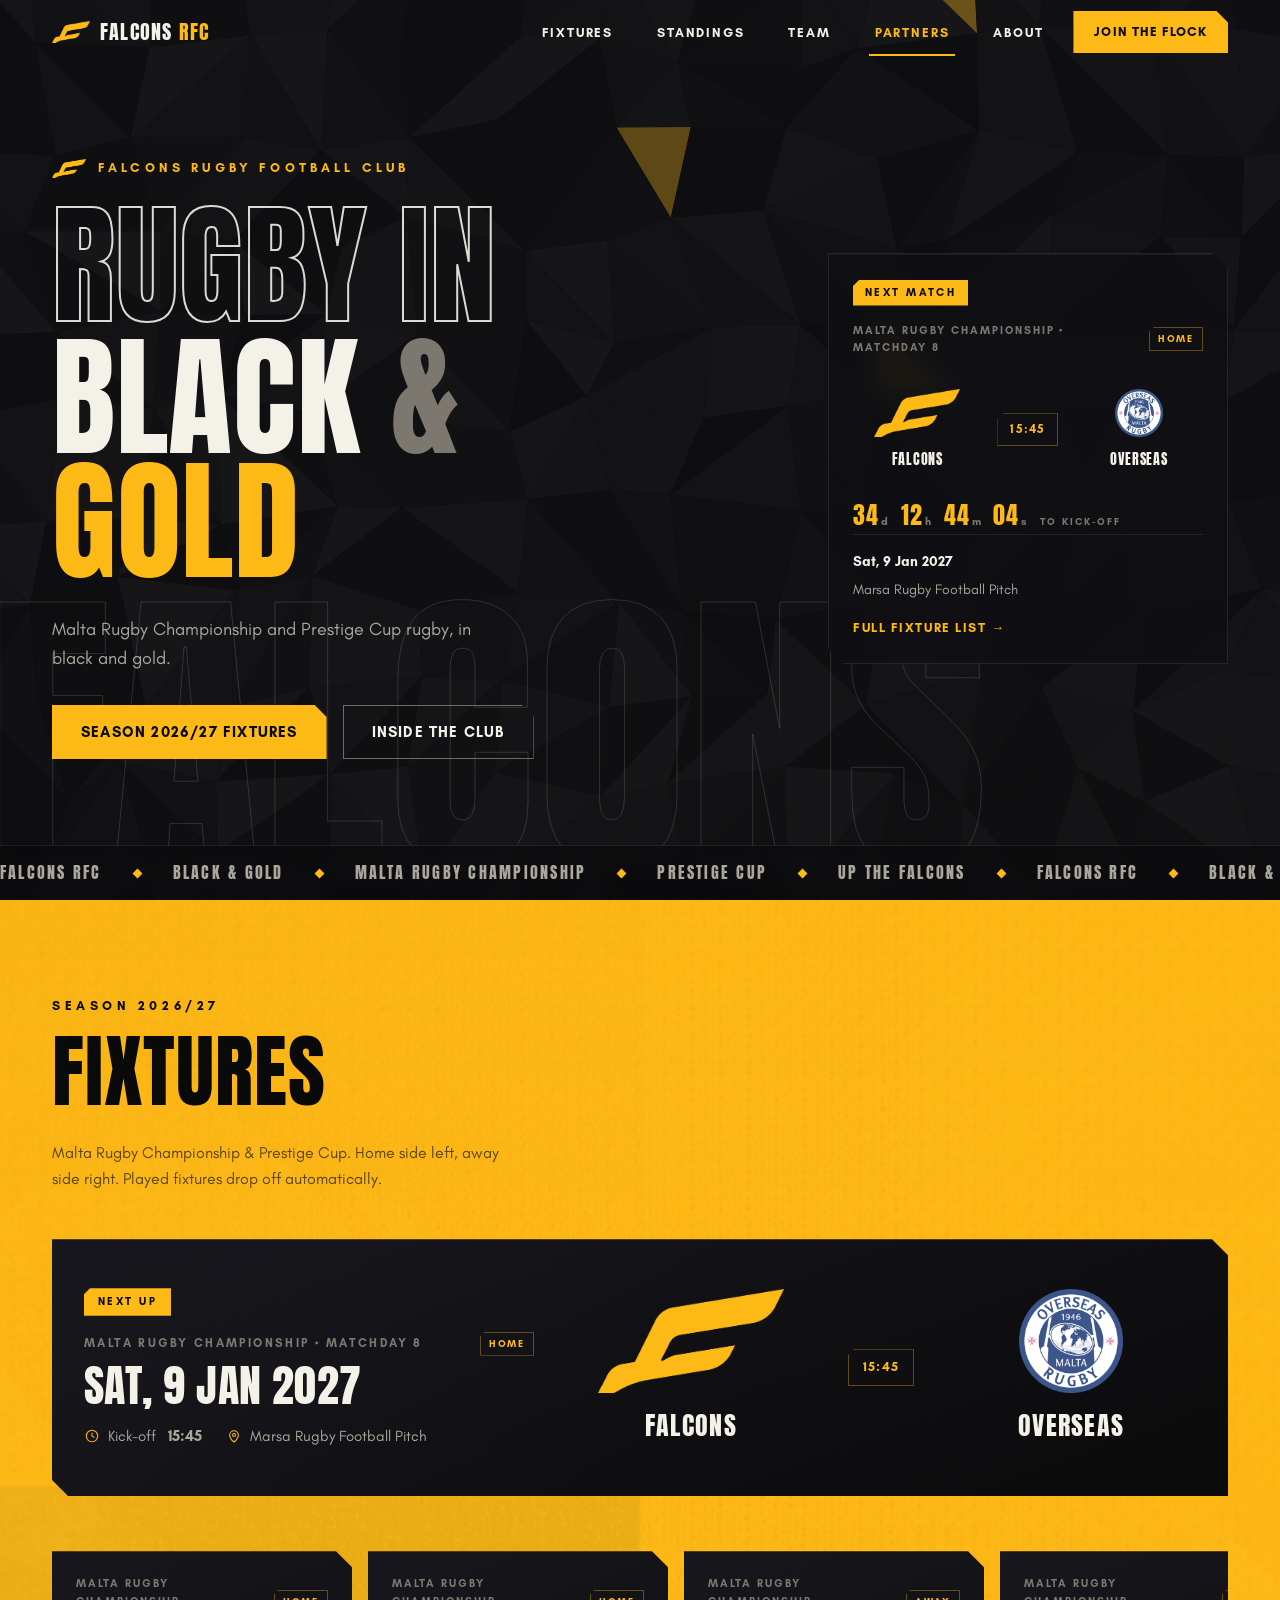
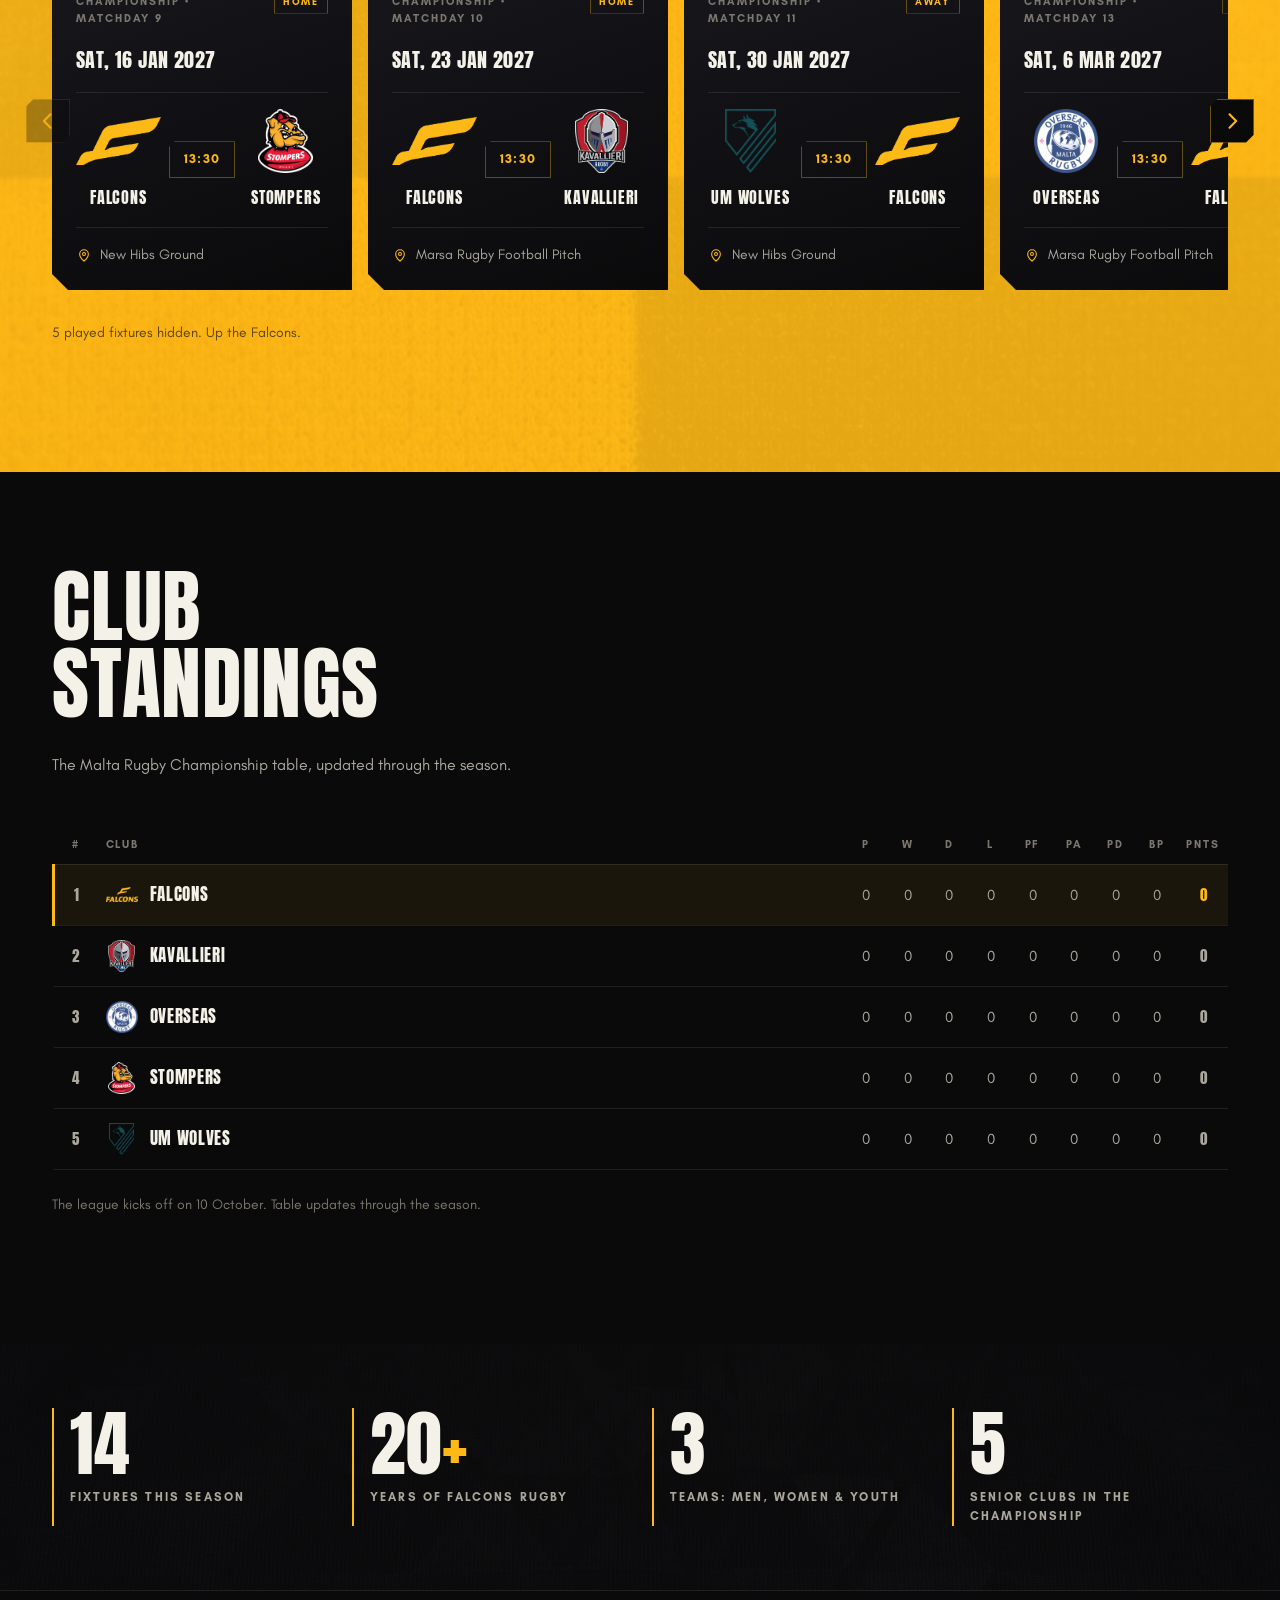
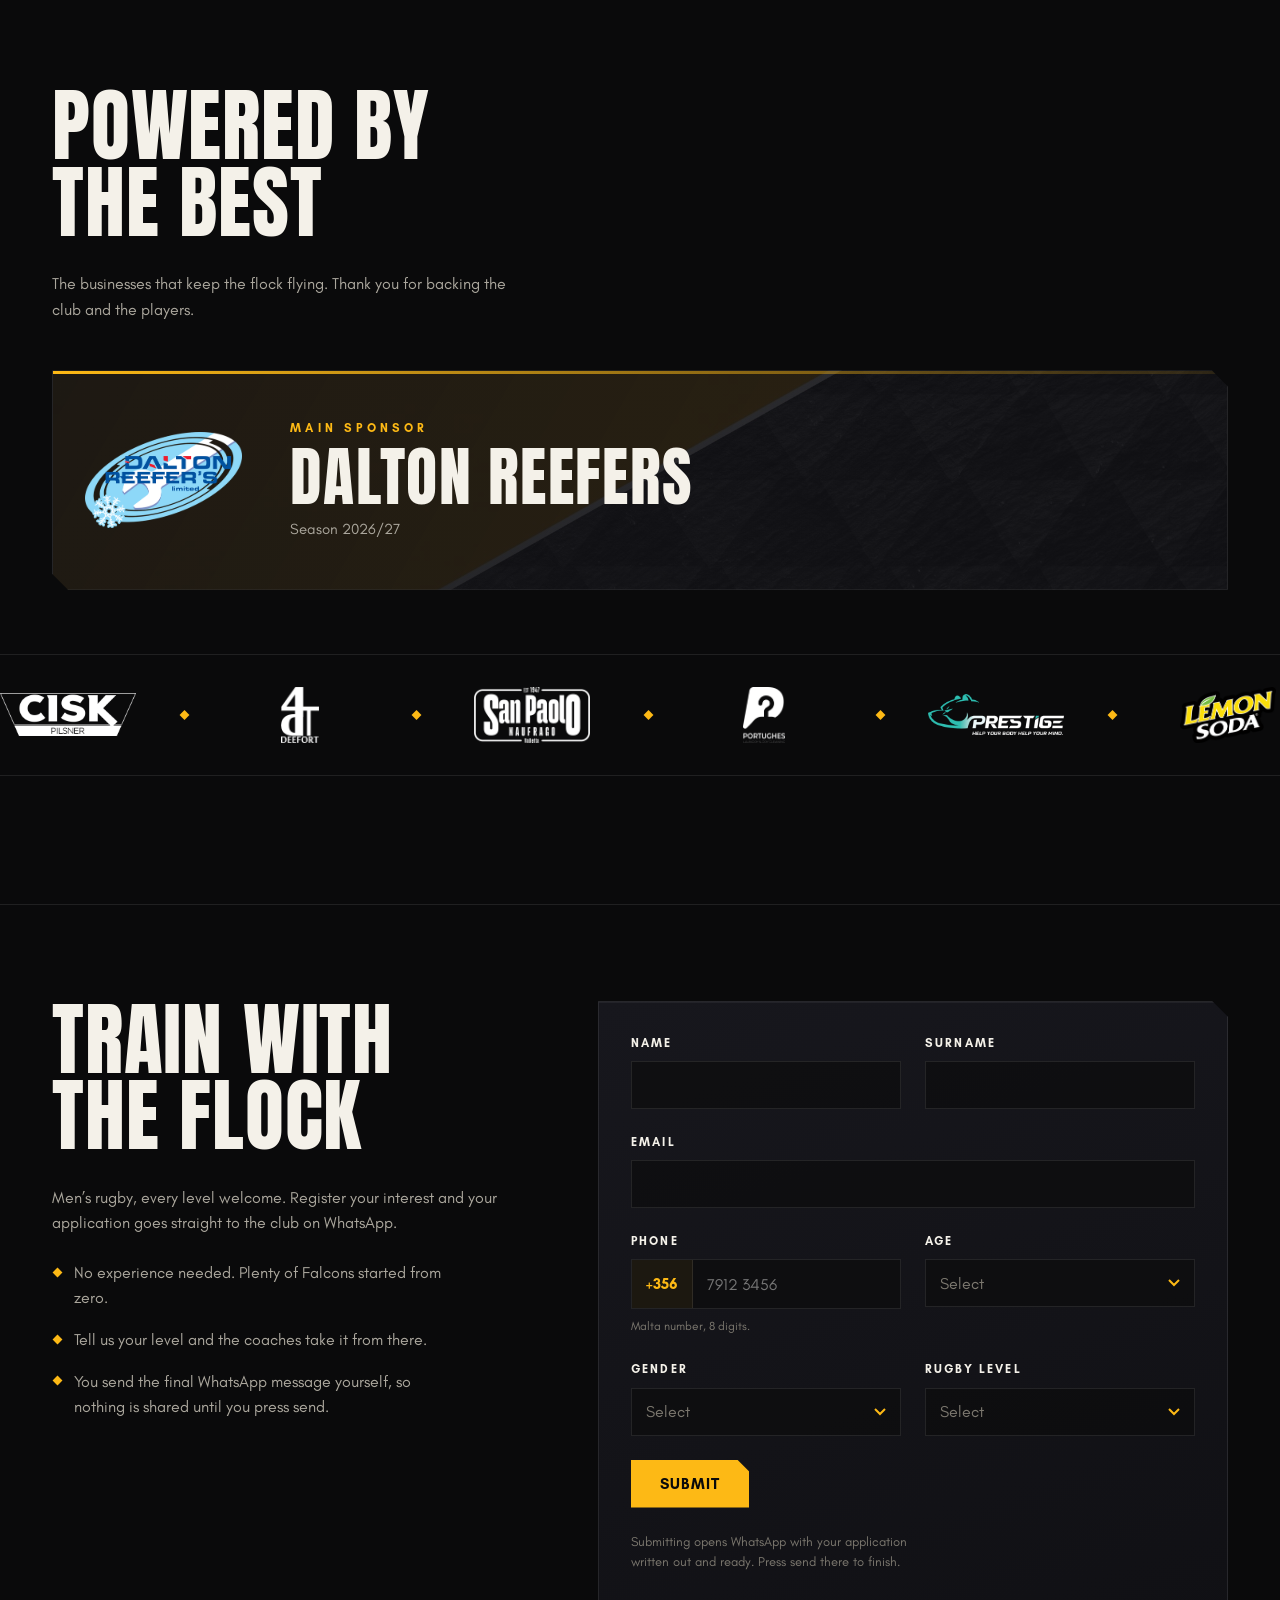
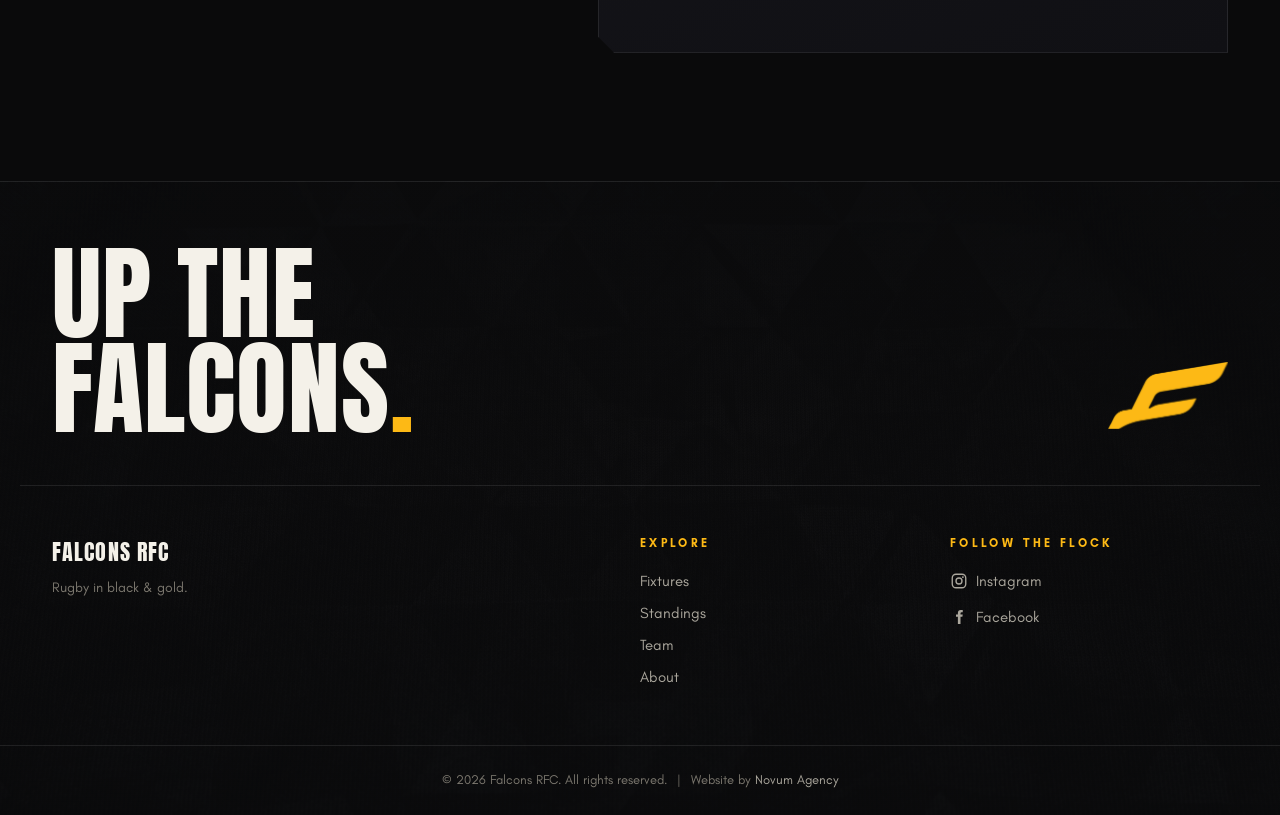
==== commit f74b4ed5: "Add About Us page with humanized club history; move club section off homepage New about.html, built " ====
--- a/index.html
+++ b/index.html
@@ -40,7 +40,7 @@
         <li><a href="#standings">Standings</a></li>
         <li><a href="team.html">Team</a></li>
         <li><a href="#sponsors">Partners</a></li>
-        <li><a href="#club">The Club</a></li>
+        <li><a href="about.html">About</a></li>
       </ul>
       <a class="btn btn--gold nav-cta" href="#join">Join the flock</a>
       <button class="nav-burger" id="nav-burger" type="button"
@@ -58,7 +58,7 @@
         <li style="--i:1"><a href="#standings">Standings</a></li>
         <li style="--i:2"><a href="team.html">Team</a></li>
         <li style="--i:3"><a href="#sponsors">Partners</a></li>
-        <li style="--i:4"><a href="#club">The Club</a></li>
+        <li style="--i:4"><a href="about.html">About</a></li>
       </ul>
     </nav>
     <div class="menu-overlay__foot" style="--i:5">
@@ -86,7 +86,7 @@
         <p class="hero__tagline">Malta Rugby Championship and Prestige Cup rugby, in black and gold.</p>
         <div class="hero__actions">
           <a class="btn btn--gold" href="#matches">Season 2026/27 fixtures</a>
-          <a class="btn btn--ghost" href="#club">Inside the club</a>
+          <a class="btn btn--ghost" href="about.html">Inside the club</a>
         </div>
       </div>
 
@@ -198,45 +198,6 @@
       <div class="marquee marquee--sponsors" id="sponsor-marquee"
            role="region" aria-label="Club partners">
         <ul class="marquee__track" id="sponsor-track"></ul>
-      </div>
-    </section>
-
-    <!-- ============ THE CLUB ============ -->
-    <section class="section section--club" id="club" aria-labelledby="club-title">
-      <div class="container">
-        <header class="section-head">
-          <div class="section-head__row">
-            <div>
-              <h2 class="section-head__title" id="club-title">
-                <span class="t-line"><span>More than<br />a team</span></span>
-              </h2>
-            </div>
-          </div>
-        </header>
-
-        <div class="club-grid">
-          <div class="club-copy">
-            <div class="club-about" id="club-about">
-              <!-- Paragraphs rendered from data/team-info.json -->
-            </div>
-            <div class="club-social" id="club-social">
-              <!-- Social links rendered from data/team-info.json -->
-            </div>
-          </div>
-
-          <div class="club-side">
-            <figure class="club-photo reveal reveal--clip">
-              <img src="assets/img/jersey-detail.jpg"
-                   alt="Close-up of the Falcons jersey: black and gold panels split by twin white stripes"
-                   loading="lazy" width="1400" height="787" />
-              <figcaption>The 2026/27 jersey: triangles woven into the fabric.</figcaption>
-            </figure>
-            <h3 class="club-side__label">Honours &amp; awards</h3>
-            <ol class="honours" id="club-honours">
-              <!-- Honour rows rendered from data/team-info.json -->
-            </ol>
-          </div>
-        </div>
       </div>
     </section>
 
@@ -352,7 +313,7 @@
           <li><a href="#matches">Fixtures</a></li>
           <li><a href="#standings">Standings</a></li>
           <li><a href="team.html">Team</a></li>
-          <li><a href="#club">The Club</a></li>
+          <li><a href="about.html">About</a></li>
         </ul>
       </nav>
       <div class="footer-col" id="footer-social">
@@ -381,7 +342,7 @@
     When served over HTTP the JSON files are the source of truth.
   -->
   <script type="application/json" id="fallback-data">
-  {"matches":{"season":"2026/27","note":"Fixture list, kick-off times and venues from the club's final 2026/27 fixtures sheet.","matches":[{"id":"mrc-md1","competition":"Malta Rugby Championship","round":"Matchday 1","date":"2026-10-10","time":"13:30","opponent":"UM Wolves","venue":"Marsa Rugby Football Pitch","home":false},{"id":"mrc-md3","competition":"Malta Rugby Championship","round":"Matchday 3","date":"2026-10-24","time":"13:30","opponent":"Overseas","venue":"New Hibs Ground","home":false},{"id":"mrc-md4","competition":"Malta Rugby Championship","round":"Matchday 4","date":"2026-11-21","time":"15:45","opponent":"Stompers","venue":"Marsa Rugby Football Pitch","home":true},{"id":"mrc-md5","competition":"Malta Rugby Championship","round":"Matchday 5","date":"2026-11-28","time":"15:45","opponent":"Kavallieri","venue":"Marsa Rugby Football Pitch","home":false},{"id":"mrc-md6","competition":"Malta Rugby Championship","round":"Matchday 6","date":"2026-12-05","time":"15:45","opponent":"UM Wolves","venue":"New Hibs Ground","home":true},{"id":"mrc-md8","competition":"Malta Rugby Championship","round":"Matchday 8","date":"2027-01-09","time":"15:45","opponent":"Overseas","venue":"Marsa Rugby Football Pitch","home":true},{"id":"mrc-md9","competition":"Malta Rugby Championship","round":"Matchday 9","date":"2027-01-16","time":"13:30","opponent":"Stompers","venue":"New Hibs Ground","home":true},{"id":"mrc-md10","competition":"Malta Rugby Championship","round":"Matchday 10","date":"2027-01-23","time":"13:30","opponent":"Kavallieri","venue":"Marsa Rugby Football Pitch","home":true},{"id":"mrc-md11","competition":"Malta Rugby Championship","round":"Matchday 11","date":"2027-01-30","time":"13:30","opponent":"UM Wolves","venue":"New Hibs Ground","home":false},{"id":"mrc-md13","competition":"Malta Rugby Championship","round":"Matchday 13","date":"2027-03-06","time":"13:30","opponent":"Overseas","venue":"Marsa Rugby Football Pitch","home":false},{"id":"mrc-md14","competition":"Malta Rugby Championship","round":"Matchday 14","date":"2027-03-13","time":"15:45","opponent":"Stompers","venue":"Marsa Rugby Football Pitch","home":true},{"id":"mrc-md15","competition":"Malta Rugby Championship","round":"Matchday 15","date":"2027-03-20","time":"15:45","opponent":"Kavallieri","venue":"Marsa Rugby Football Pitch","home":false},{"id":"cup-sf","competition":"Prestige Cup","round":"Semi-final","date":"2027-04-10","time":null,"opponent":null,"venue":null,"home":null,"note":"Pairings decided during the season"},{"id":"cup-final","competition":"Prestige Cup","round":"Final","date":"2027-04-24","time":"15:45","opponent":null,"venue":"Marsa Rugby Football Pitch","home":null}]},"sponsors":{"note":"Roster and logo files from the club's Sponsorship Logos folder. Set \"website\" to link a sponsor out.","sponsors":[{"name":"Dalton Reefers","tier":"main","tagline":"Season 2026/27","logo":"assets/img/sponsors/dalton-reefers.png","website":null},{"name":"Cisk","tier":"partner","tagline":null,"logo":"assets/img/sponsors/cisk.png","website":null},{"name":"Deefort","tier":"partner","tagline":"Official Kit Partner","logo":"assets/img/sponsors/deefort.png","website":null},{"name":"San Paolo Naufrago","tier":"partner","tagline":null,"logo":"assets/img/sponsors/san-paolo-naufrago.png","website":null},{"name":"Portughes","tier":"partner","tagline":null,"logo":"assets/img/sponsors/portughes.png","website":null},{"name":"Prestige","tier":"partner","tagline":"Prestige Cup Partner","logo":"assets/img/sponsors/prestige.png","website":null},{"name":"Lemon Soda","tier":"partner","tagline":null,"logo":"assets/img/sponsors/lemon-soda.png","website":null},{"name":"Martina's","tier":"partner","tagline":null,"logo":"assets/img/sponsors/martinas.png","website":null},{"name":"Heels & Keys","tier":"partner","tagline":"Key Cutting & Shoe Repair","logo":"assets/img/sponsors/heels-keys.png","website":null},{"name":"Novum","tier":"partner","tagline":null,"logo":"assets/img/sponsors/novum.png","website":"https://www.novummarketing.co/"},{"name":"Adura","tier":"partner","tagline":null,"logo":"assets/img/sponsors/adura.png","website":null},{"name":"Training Room","tier":"partner","tagline":null,"logo":"assets/img/sponsors/training-room.png","website":null}]},"teamInfo":{"name":"Falcons RFC","shortName":"Falcons","location":"San Pawl il-Baħar, Malta","colors":"Black & Gold","league":"Malta Rugby Championship","cup":"Prestige Cup","grounds":["Marsa Rugby Football Pitch","New Hibs Ground"],"about":["With more than two decades of rugby behind us, Falcons RFC is one of Malta's five senior clubs, competing at the top of the Maltese game in the Malta Rugby Championship and the Prestige Cup. We wear black and gold with intent: every triangle on the jersey is a nod to the flock behind us.","The Falcons have grown into a family club, fielding men's, women's and youth teams. Our women's side was one of the first women's rugby teams in Malta. From Marsa to New Hibs, matchday brings players, supporters, sponsors and volunteers together. Whether you have played all your life or never touched a rugby ball, there is a place for you in the flock."],"honours":[{"title":"Mediterranean Bank Cup","detail":"2nd Division winners, 2013/14 & 2014/15"},{"title":"Women's 7s & 10s Champions","detail":"Both tournament titles, 2013/14 season"},{"title":"Player of the Year","detail":"Kyle Gauci, Malta Rugby Championship"},{"title":"Top Scorer of the Year","detail":"Brendan Dalton, Malta Rugby Championship"}],"social":[{"platform":"Instagram","handle":"@falconsmalta","url":"https://instagram.com/falconsmalta"},{"platform":"Facebook","handle":"Falcons RFC","url":"https://facebook.com/FalconsRFC"}],"whatsapp":null},"standings":{"season":"2026/27","updated":null,"note":"The league kicks off on 10 October. Table updates through the season.","table":[{"team":"Falcons","played":0,"won":0,"drawn":0,"lost":0,"pf":0,"pa":0,"bp":0,"points":0},{"team":"Kavallieri","played":0,"won":0,"drawn":0,"lost":0,"pf":0,"pa":0,"bp":0,"points":0},{"team":"Overseas","played":0,"won":0,"drawn":0,"lost":0,"pf":0,"pa":0,"bp":0,"points":0},{"team":"Stompers","played":0,"won":0,"drawn":0,"lost":0,"pf":0,"pa":0,"bp":0,"points":0},{"team":"UM Wolves","played":0,"won":0,"drawn":0,"lost":0,"pf":0,"pa":0,"bp":0,"points":0}]},"playerStats":{"season":"2026/27","updated":null,"note":"Stats update through the season. Zeros until the league kicks off on 10 October.","players":[],"fields":"Per player: name (exactly as in squad.json), games, minutes, tries, conversions, yellow, red. Points = tries x 5 + conversions x 2, computed automatically."},"squad":{"season":"2026/27","units":[{"unit":"Forwards","positions":[{"position":"Loosehead Props","players":["Andrea Borg","Kyle Micallef","Vince Farrugia","David Agius"]},{"position":"Hookers","players":["Nicholas Azzopardi","Gabriel Scicluna"]},{"position":"Tighthead Props","players":["Terence Galdes","Clive Sciberras"]},{"position":"Second Rows","players":["Martin Barbara","George Elliott","Alexander Role","Cormac Dennehy","Marc Ellis Hooley"]},{"position":"Flankers","players":["Aiden Demicoli","Ryan Felice","Andrew Vella","Mattia Borg"]},{"position":"Number 8","players":["Dimitrije Avramovic","Liam Scicluna"]}]},{"unit":"Backs","positions":[{"position":"Scrum Half","players":["Shehan Sheyamantha","Micheal Buys"]},{"position":"Fly Half","players":["Kyle Gauci","Antoine Barbet","Simon Leymarie"]},{"position":"Centre","players":["Alvaro Moreno","Brendan Dalton","Gary O'Sullivan"]},{"position":"Wing","players":["Ernest Degabriele","Kane Tippett","Henry Pearman","Kristian Sammut","Aidan Isherwood","Jeremy Borg Micallef","Tommy Debono","Harry Waswa"]},{"position":"Fullback","players":["Clement Gruyer","Antoine Chedo","Guillaume Boulvais"]}]}]}}
+  {"matches":{"season":"2026/27","note":"Fixture list, kick-off times and venues from the club's final 2026/27 fixtures sheet.","matches":[{"id":"mrc-md1","competition":"Malta Rugby Championship","round":"Matchday 1","date":"2026-10-10","time":"13:30","opponent":"UM Wolves","venue":"Marsa Rugby Football Pitch","home":false},{"id":"mrc-md3","competition":"Malta Rugby Championship","round":"Matchday 3","date":"2026-10-24","time":"13:30","opponent":"Overseas","venue":"New Hibs Ground","home":false},{"id":"mrc-md4","competition":"Malta Rugby Championship","round":"Matchday 4","date":"2026-11-21","time":"15:45","opponent":"Stompers","venue":"Marsa Rugby Football Pitch","home":true},{"id":"mrc-md5","competition":"Malta Rugby Championship","round":"Matchday 5","date":"2026-11-28","time":"15:45","opponent":"Kavallieri","venue":"Marsa Rugby Football Pitch","home":false},{"id":"mrc-md6","competition":"Malta Rugby Championship","round":"Matchday 6","date":"2026-12-05","time":"15:45","opponent":"UM Wolves","venue":"New Hibs Ground","home":true},{"id":"mrc-md8","competition":"Malta Rugby Championship","round":"Matchday 8","date":"2027-01-09","time":"15:45","opponent":"Overseas","venue":"Marsa Rugby Football Pitch","home":true},{"id":"mrc-md9","competition":"Malta Rugby Championship","round":"Matchday 9","date":"2027-01-16","time":"13:30","opponent":"Stompers","venue":"New Hibs Ground","home":true},{"id":"mrc-md10","competition":"Malta Rugby Championship","round":"Matchday 10","date":"2027-01-23","time":"13:30","opponent":"Kavallieri","venue":"Marsa Rugby Football Pitch","home":true},{"id":"mrc-md11","competition":"Malta Rugby Championship","round":"Matchday 11","date":"2027-01-30","time":"13:30","opponent":"UM Wolves","venue":"New Hibs Ground","home":false},{"id":"mrc-md13","competition":"Malta Rugby Championship","round":"Matchday 13","date":"2027-03-06","time":"13:30","opponent":"Overseas","venue":"Marsa Rugby Football Pitch","home":false},{"id":"mrc-md14","competition":"Malta Rugby Championship","round":"Matchday 14","date":"2027-03-13","time":"15:45","opponent":"Stompers","venue":"Marsa Rugby Football Pitch","home":true},{"id":"mrc-md15","competition":"Malta Rugby Championship","round":"Matchday 15","date":"2027-03-20","time":"15:45","opponent":"Kavallieri","venue":"Marsa Rugby Football Pitch","home":false},{"id":"cup-sf","competition":"Prestige Cup","round":"Semi-final","date":"2027-04-10","time":null,"opponent":null,"venue":null,"home":null,"note":"Pairings decided during the season"},{"id":"cup-final","competition":"Prestige Cup","round":"Final","date":"2027-04-24","time":"15:45","opponent":null,"venue":"Marsa Rugby Football Pitch","home":null}]},"sponsors":{"note":"Roster and logo files from the club's Sponsorship Logos folder. Set \"website\" to link a sponsor out.","sponsors":[{"name":"Dalton Reefers","tier":"main","tagline":"Season 2026/27","logo":"assets/img/sponsors/dalton-reefers.png","website":null},{"name":"Cisk","tier":"partner","tagline":null,"logo":"assets/img/sponsors/cisk.png","website":null},{"name":"Deefort","tier":"partner","tagline":"Official Kit Partner","logo":"assets/img/sponsors/deefort.png","website":null},{"name":"San Paolo Naufrago","tier":"partner","tagline":null,"logo":"assets/img/sponsors/san-paolo-naufrago.png","website":null},{"name":"Portughes","tier":"partner","tagline":null,"logo":"assets/img/sponsors/portughes.png","website":null},{"name":"Prestige","tier":"partner","tagline":"Prestige Cup Partner","logo":"assets/img/sponsors/prestige.png","website":null},{"name":"Lemon Soda","tier":"partner","tagline":null,"logo":"assets/img/sponsors/lemon-soda.png","website":null},{"name":"Martina's","tier":"partner","tagline":null,"logo":"assets/img/sponsors/martinas.png","website":null},{"name":"Heels & Keys","tier":"partner","tagline":"Key Cutting & Shoe Repair","logo":"assets/img/sponsors/heels-keys.png","website":null},{"name":"Novum","tier":"partner","tagline":null,"logo":"assets/img/sponsors/novum.png","website":"https://www.novummarketing.co/"},{"name":"Adura","tier":"partner","tagline":null,"logo":"assets/img/sponsors/adura.png","website":null},{"name":"Training Room","tier":"partner","tagline":null,"logo":"assets/img/sponsors/training-room.png","website":null}]},"teamInfo":{"name":"Falcons RFC","shortName":"Falcons","location":"San Pawl il-Baħar, Malta","colors":"Black & Gold","league":"Malta Rugby Championship","cup":"Prestige Cup","grounds":["Marsa Rugby Football Pitch","New Hibs Ground"],"about":["Falcons RFC has been playing rugby in black and gold since 2005, growing from a kids' tag rugby side into one of Malta's five senior clubs."],"honours":[{"title":"Mediterranean Bank Cup","detail":"2nd Division winners, 2013/14 & 2014/15"},{"title":"Women's 7s & 10s Champions","detail":"Both tournament titles, 2013/14 season"},{"title":"Player of the Year","detail":"Kyle Gauci, Malta Rugby Championship"},{"title":"Top Scorer of the Year","detail":"Brendan Dalton, Malta Rugby Championship"}],"social":[{"platform":"Instagram","handle":"@falconsmalta","url":"https://instagram.com/falconsmalta"},{"platform":"Facebook","handle":"Falcons RFC","url":"https://facebook.com/FalconsRFC"}],"whatsapp":null},"standings":{"season":"2026/27","updated":null,"note":"The league kicks off on 10 October. Table updates through the season.","table":[{"team":"Falcons","played":0,"won":0,"drawn":0,"lost":0,"pf":0,"pa":0,"bp":0,"points":0},{"team":"Kavallieri","played":0,"won":0,"drawn":0,"lost":0,"pf":0,"pa":0,"bp":0,"points":0},{"team":"Overseas","played":0,"won":0,"drawn":0,"lost":0,"pf":0,"pa":0,"bp":0,"points":0},{"team":"Stompers","played":0,"won":0,"drawn":0,"lost":0,"pf":0,"pa":0,"bp":0,"points":0},{"team":"UM Wolves","played":0,"won":0,"drawn":0,"lost":0,"pf":0,"pa":0,"bp":0,"points":0}]},"playerStats":{"season":"2026/27","updated":null,"note":"Stats update through the season. Zeros until the league kicks off on 10 October.","players":[],"fields":"Per player: name (exactly as in squad.json), games, minutes, tries, conversions, yellow, red. Points = tries x 5 + conversions x 2, computed automatically."},"squad":{"season":"2026/27","units":[{"unit":"Forwards","positions":[{"position":"Loosehead Props","players":["Andrea Borg","Kyle Micallef","Vince Farrugia","David Agius"]},{"position":"Hookers","players":["Nicholas Azzopardi","Gabriel Scicluna"]},{"position":"Tighthead Props","players":["Terence Galdes","Clive Sciberras"]},{"position":"Second Rows","players":["Martin Barbara","George Elliott","Alexander Role","Cormac Dennehy","Marc Ellis Hooley"]},{"position":"Flankers","players":["Aiden Demicoli","Ryan Felice","Andrew Vella","Mattia Borg"]},{"position":"Number 8","players":["Dimitrije Avramovic","Liam Scicluna"]}]},{"unit":"Backs","positions":[{"position":"Scrum Half","players":["Shehan Sheyamantha","Micheal Buys"]},{"position":"Fly Half","players":["Kyle Gauci","Antoine Barbet","Simon Leymarie"]},{"position":"Centre","players":["Alvaro Moreno","Brendan Dalton","Gary O'Sullivan"]},{"position":"Wing","players":["Ernest Degabriele","Kane Tippett","Henry Pearman","Kristian Sammut","Aidan Isherwood","Jeremy Borg Micallef","Tommy Debono","Harry Waswa"]},{"position":"Fullback","players":["Clement Gruyer","Antoine Chedo","Guillaume Boulvais"]}]}]}}
   </script>
 
   <script src="js/script.js" defer></script>
--- a/css/style.css
+++ b/css/style.css
@@ -1701,9 +1701,11 @@
 }
 
 /* --------------------------------------------------------------------------
-   13a. TEAM PAGE — photo hero + squad by position
+   13a. PHOTO HERO — shared banner for team.html and about.html, each with
+   its own reserved photo slot (falls back to the jersey pattern until the
+   file exists; the "coming soon" note text is set per page via data-attr)
    -------------------------------------------------------------------------- */
-.team-hero {
+.photo-hero {
   position: relative;
   min-height: 40svh;
   display: flex;
@@ -1713,7 +1715,7 @@
     linear-gradient(180deg, rgba(10, 10, 11, 0.55), rgba(10, 10, 11, 0.9)),
     url("../assets/img/pattern-hero.jpg") center / cover no-repeat;
 }
-.team-hero__photo {
+.photo-hero__photo {
   position: absolute;
   inset: 0;
   width: 100%;
@@ -1721,7 +1723,7 @@
   object-fit: cover;
   z-index: 0;
 }
-.team-hero::after {
+.photo-hero::after {
   /* Readability floor over the photo */
   content: "";
   position: absolute;
@@ -1729,33 +1731,97 @@
   z-index: 1;
   background: linear-gradient(180deg, rgba(10, 10, 11, 0), rgba(10, 10, 11, 0.88));
 }
-.team-hero__inner {
+.photo-hero__inner {
   position: relative;
   z-index: 2;
   padding-block: calc(var(--header-h) + 2.5rem) var(--s-4);
 }
 @media (min-width: 768px) {
-  .team-hero { min-height: 58svh; }
-  .team-hero__inner {
+  .photo-hero { min-height: 58svh; }
+  .photo-hero__inner {
     padding-block: calc(var(--header-h) + 5rem) var(--s-5);
   }
 }
-.team-hero__title {
+.photo-hero__title {
   font-family: var(--font-display);
   font-weight: 400;
   font-size: clamp(3rem, 12vw, 7rem);
   line-height: 0.94;
   text-transform: uppercase;
 }
-.team-hero__sub {
+.photo-hero__sub {
   margin-top: var(--s-2);
   color: var(--text-muted);
   max-width: 44ch;
 }
 /* Until the photo file exists, say so quietly */
-.team-hero.no-photo .team-hero__sub::after {
-  content: " Full squad photo coming soon.";
+.photo-hero.no-photo .photo-hero__sub::after {
+  content: " " attr(data-photo-note);
   color: var(--text-faint);
+}
+
+/* --------------------------------------------------------------------------
+   13b. HISTORY — the club story (about.html), segmented by era. Each block
+   has room to take a photo alongside the text later without restructuring.
+   -------------------------------------------------------------------------- */
+.history {
+  display: grid;
+  gap: var(--s-6);
+}
+.history__block {
+  display: grid;
+  gap: var(--s-1);
+  padding-top: var(--s-4);
+  border-top: 1px solid var(--line);
+}
+@media (min-width: 768px) {
+  .history__block {
+    grid-template-columns: 140px 1fr;
+    gap: var(--s-4);
+  }
+}
+.history__year {
+  font-family: var(--font-display);
+  font-size: clamp(1.75rem, 4vw, 2.25rem);
+  line-height: 1;
+  color: var(--gold);
+}
+.history__heading {
+  font-family: var(--font-display);
+  font-size: 1.125rem;
+  letter-spacing: 0.03em;
+  text-transform: uppercase;
+  margin-bottom: var(--s-2);
+}
+@media (min-width: 768px) {
+  .history__year { padding-top: 0.25rem; }
+}
+.history__text p {
+  color: var(--text-muted);
+  margin-bottom: var(--s-2);
+  max-width: 65ch;
+}
+.history__text p:first-child {
+  color: var(--text);
+}
+
+/* Closing note: set apart from the timeline, no year tag */
+.history__thanks {
+  padding-top: var(--s-5);
+  border-top: 1px solid var(--line-gold);
+}
+.history__thanks p {
+  color: var(--text-muted);
+  max-width: 60ch;
+}
+.history__thanks p:first-child {
+  font-family: var(--font-display);
+  font-size: clamp(1.25rem, 3vw, 1.625rem);
+  line-height: 1.3;
+  letter-spacing: 0.01em;
+  text-transform: none;
+  color: var(--text);
+  margin-bottom: var(--s-2);
 }
 
 .squad {
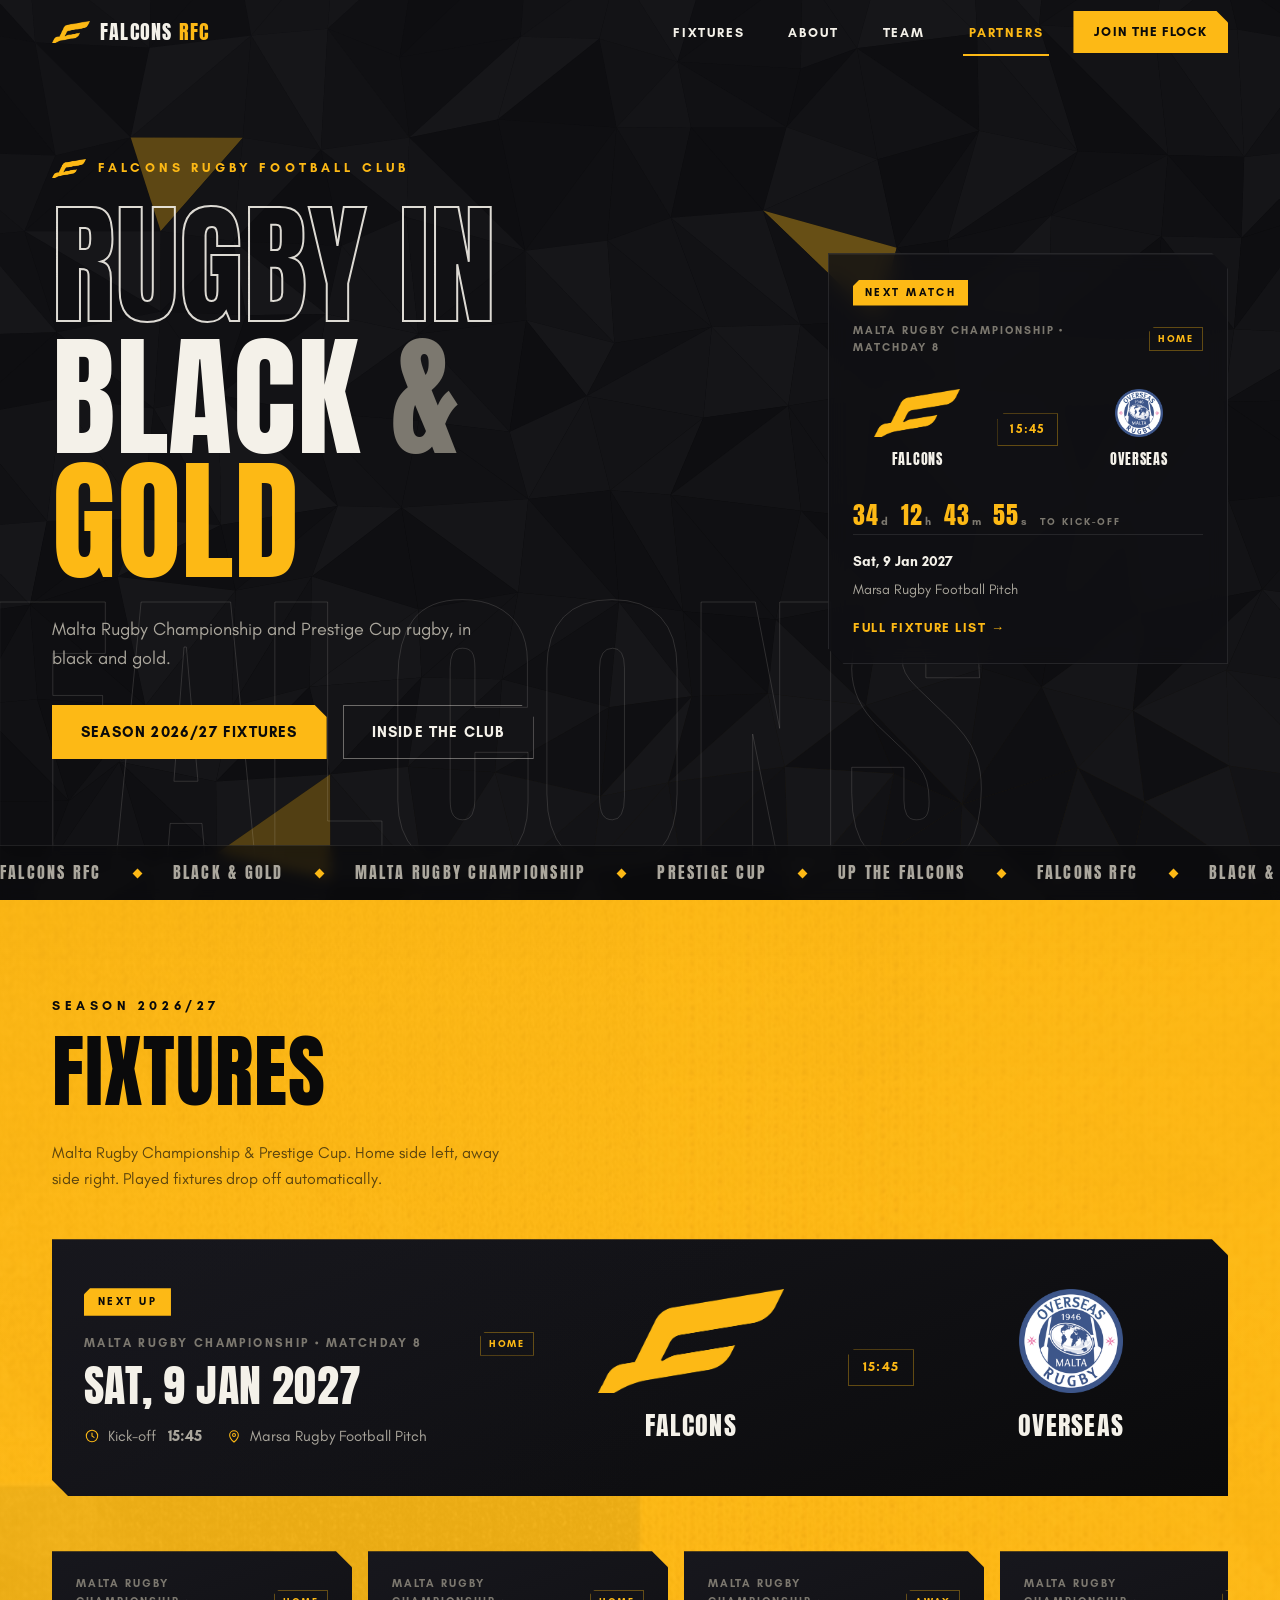
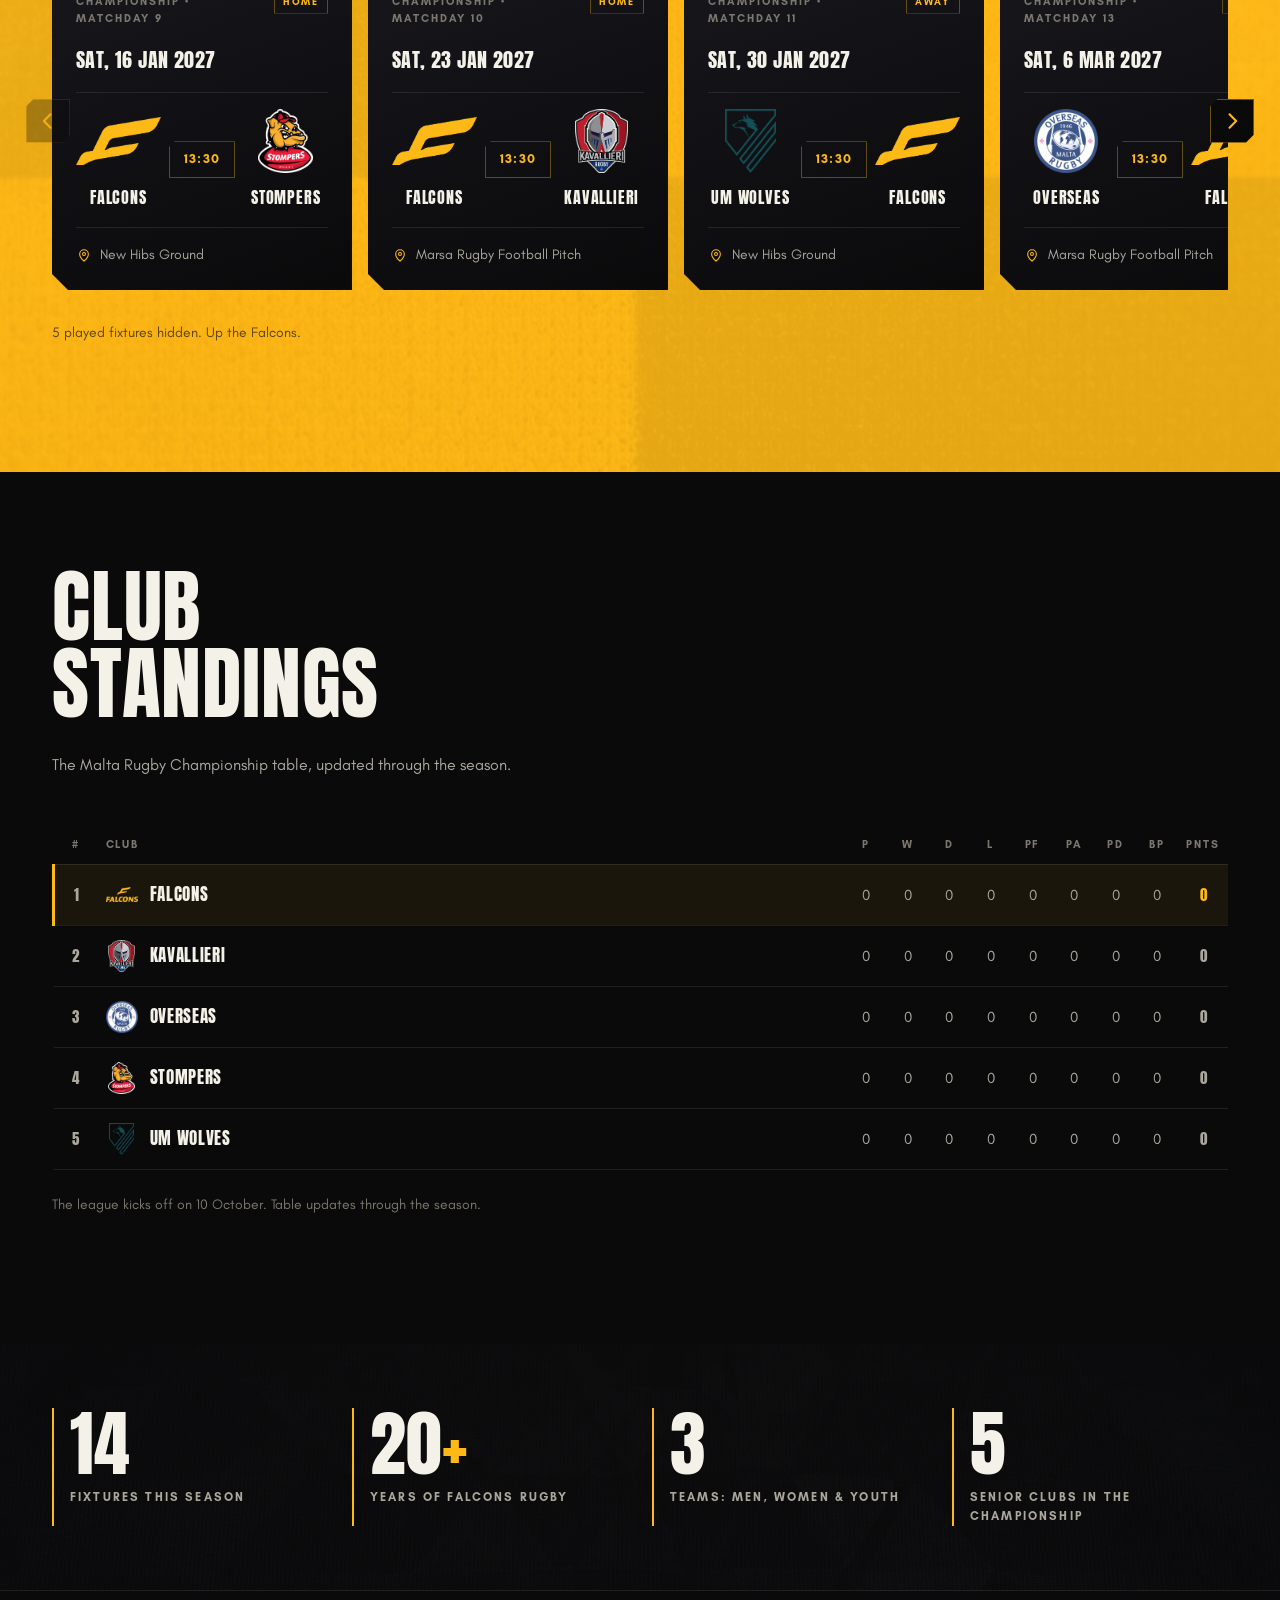
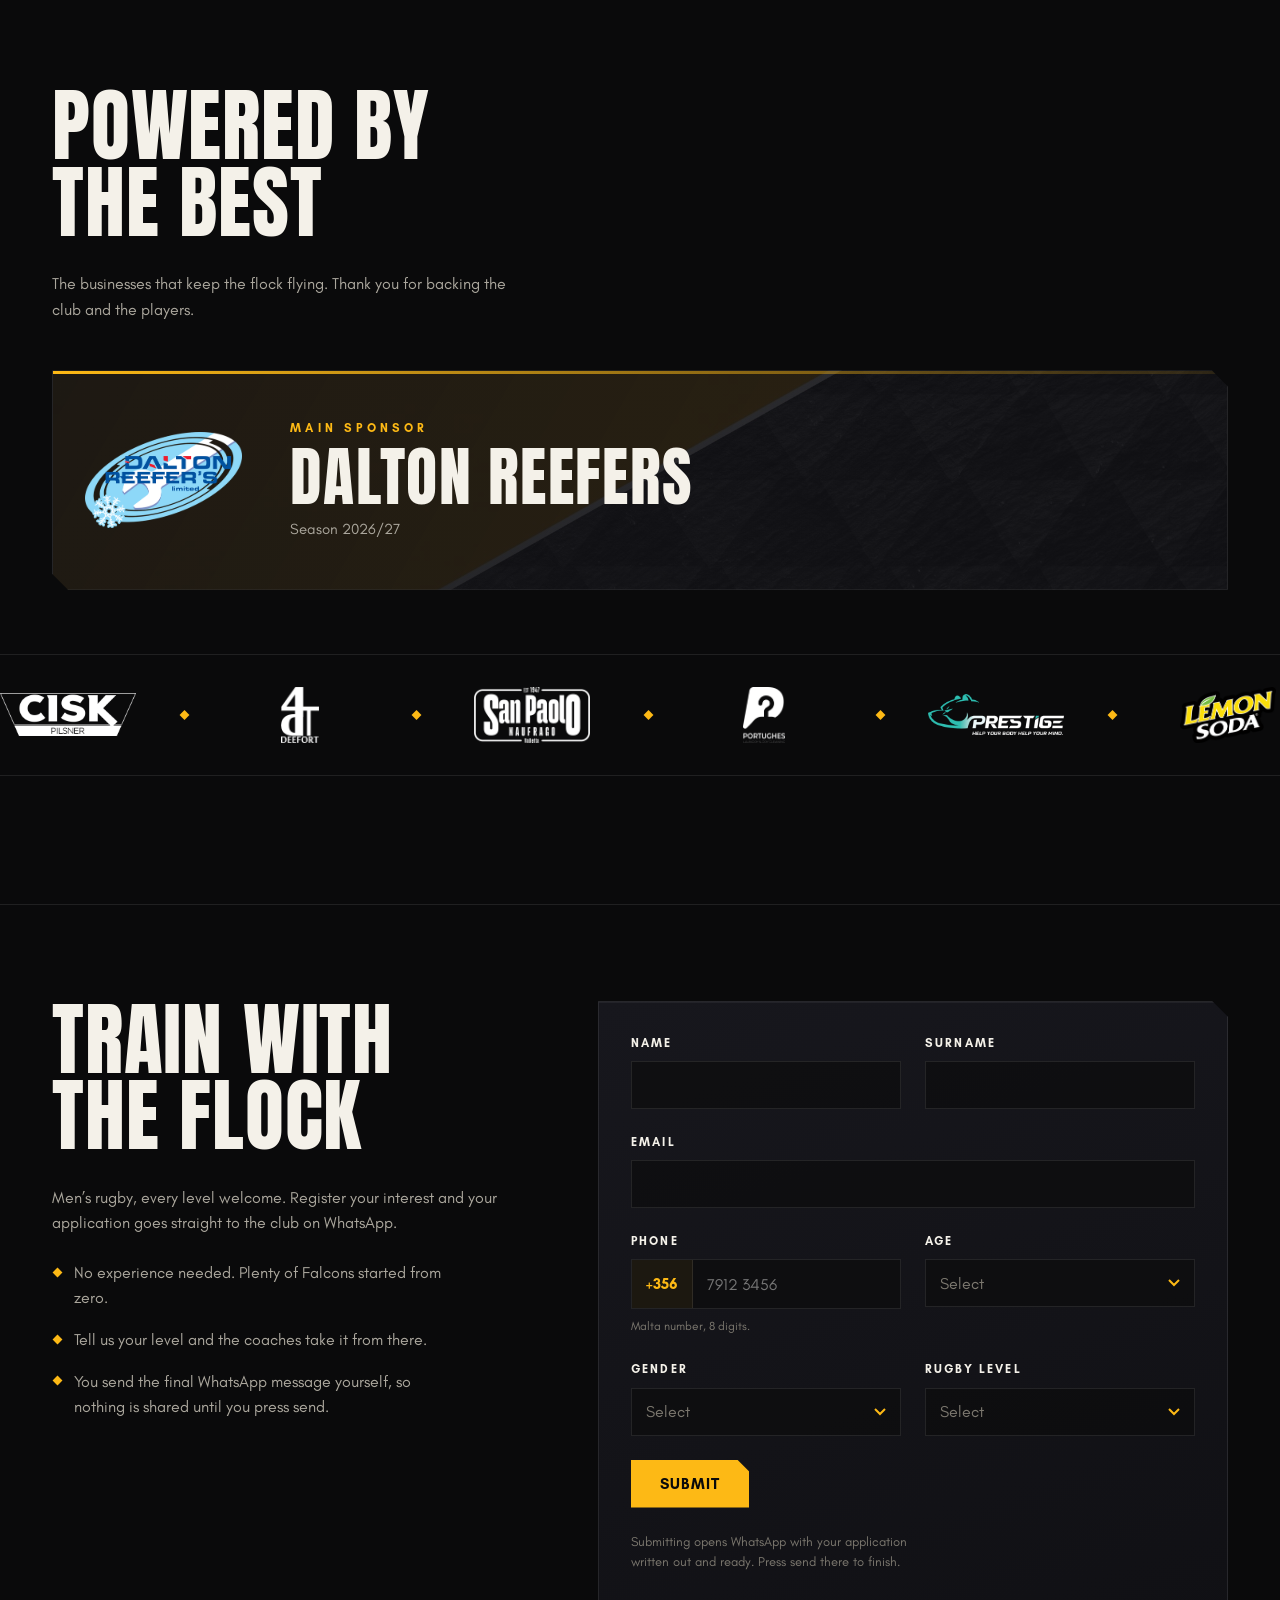
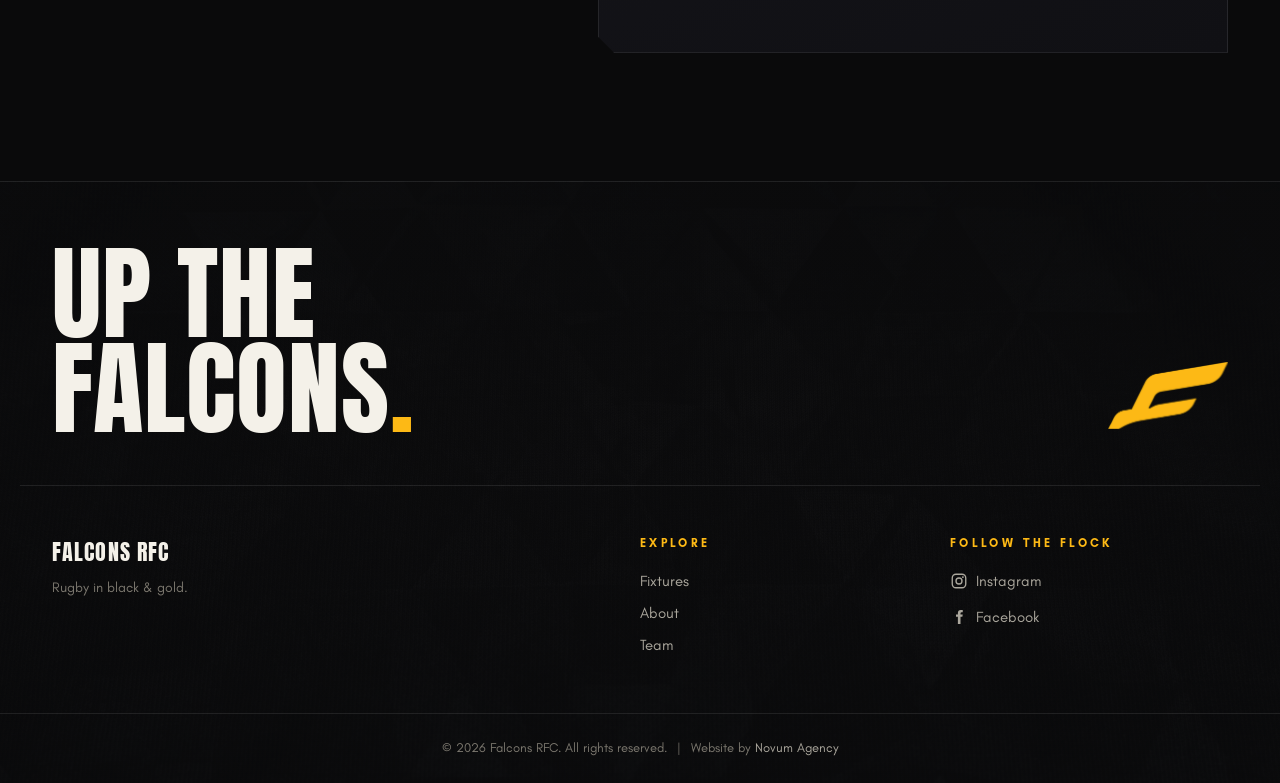
==== commit c3cd04ac: "Fix cross-page anchor scroll landing short; reorder nav, drop Standings The bug: clicking Partners f" ====
--- a/index.html
+++ b/index.html
@@ -37,10 +37,9 @@
       </a>
       <ul class="nav-links">
         <li><a href="#matches">Fixtures</a></li>
-        <li><a href="#standings">Standings</a></li>
+        <li><a href="about.html">About</a></li>
         <li><a href="team.html">Team</a></li>
         <li><a href="#sponsors">Partners</a></li>
-        <li><a href="about.html">About</a></li>
       </ul>
       <a class="btn btn--gold nav-cta" href="#join">Join the flock</a>
       <button class="nav-burger" id="nav-burger" type="button"
@@ -55,13 +54,12 @@
     <nav aria-label="Menu">
       <ul class="menu-overlay__links">
         <li style="--i:0"><a href="#matches">Fixtures</a></li>
-        <li style="--i:1"><a href="#standings">Standings</a></li>
+        <li style="--i:1"><a href="about.html">About</a></li>
         <li style="--i:2"><a href="team.html">Team</a></li>
         <li style="--i:3"><a href="#sponsors">Partners</a></li>
-        <li style="--i:4"><a href="about.html">About</a></li>
       </ul>
     </nav>
-    <div class="menu-overlay__foot" style="--i:5">
+    <div class="menu-overlay__foot" style="--i:4">
       <a class="btn btn--gold" href="#join">Join the flock</a>
     </div>
   </div>
@@ -311,9 +309,8 @@
         <h3>Explore</h3>
         <ul>
           <li><a href="#matches">Fixtures</a></li>
-          <li><a href="#standings">Standings</a></li>
+          <li><a href="about.html">About</a></li>
           <li><a href="team.html">Team</a></li>
-          <li><a href="about.html">About</a></li>
         </ul>
       </nav>
       <div class="footer-col" id="footer-social">
--- a/css/style.css
+++ b/css/style.css
@@ -443,17 +443,23 @@
   font-size: 0.8125rem;
 }
 
-/* Burger — mobile only */
+/* Burger — mobile only. Own translucent chip (not transparent) so it stays
+   legible against any hero backdrop — photo, canvas or gold — since the
+   header itself has no background until the page is scrolled. */
 .nav-burger {
   display: none;
   position: relative;
   width: 2.75rem;
   height: 2.75rem;
-  background: transparent;
-  border: 1px solid var(--line);
+  background: rgba(10, 10, 11, 0.55);
+  -webkit-backdrop-filter: blur(6px);
+  backdrop-filter: blur(6px);
+  border: 1px solid rgba(244, 241, 233, 0.3);
+  box-shadow: 0 4px 14px -6px rgba(0, 0, 0, 0.65);
   cursor: pointer;
   clip-path: polygon(8px 0, 100% 0, 100% calc(100% - 8px), calc(100% - 8px) 100%, 0 100%, 0 8px);
-  transition: transform var(--t-press) var(--ease-out), border-color var(--t-fast) ease;
+  transition: transform var(--t-press) var(--ease-out), border-color var(--t-fast) ease,
+              background-color var(--t-fast) ease;
 }
 .nav-burger:active {
   transform: scale(0.94);
@@ -1761,6 +1767,121 @@
 }
 
 /* --------------------------------------------------------------------------
+   13a2. GALLERY — through the years (about.html), drag/swipe stage +
+   widening filmstrip. Real club photos, not stock: no invented captions,
+   only what is plainly true of each picture.
+   -------------------------------------------------------------------------- */
+.gallery {
+  display: grid;
+  gap: var(--s-2);
+}
+.gallery__stage {
+  position: relative;
+}
+.gallery__track {
+  display: flex;
+  overflow-x: auto;
+  scroll-snap-type: x mandatory;
+  scrollbar-width: none;
+  cursor: grab;
+  background: var(--ink-900);
+  clip-path: polygon(
+    0 0,
+    calc(100% - var(--notch)) 0,
+    100% var(--notch),
+    100% 100%,
+    var(--notch) 100%,
+    0 calc(100% - var(--notch))
+  );
+}
+.gallery__track::-webkit-scrollbar { display: none; }
+.gallery__track.is-dragging { cursor: grabbing; scroll-snap-type: none; }
+.gallery__slide {
+  flex: 0 0 100%;
+  scroll-snap-align: start;
+  aspect-ratio: 16 / 10;
+}
+.gallery__slide img {
+  width: 100%;
+  height: 100%;
+  object-fit: cover;
+}
+@media (min-width: 768px) {
+  .gallery__slide { aspect-ratio: 16 / 8; }
+}
+
+.gallery__arrow {
+  position: absolute;
+  top: 50%;
+  transform: translateY(-50%);
+  z-index: 2;
+  display: flex;
+  align-items: center;
+  justify-content: center;
+  width: 2.75rem;
+  height: 2.75rem;
+  background: rgba(10, 10, 11, 0.6);
+  -webkit-backdrop-filter: blur(6px);
+  backdrop-filter: blur(6px);
+  border: 1px solid rgba(244, 241, 233, 0.3);
+  color: var(--gold);
+  cursor: pointer;
+  clip-path: polygon(8px 0, 100% 0, 100% calc(100% - 8px), calc(100% - 8px) 100%, 0 100%, 0 8px);
+  transition: transform var(--t-press) var(--ease-out), background-color var(--t-fast) ease;
+}
+.gallery__arrow--prev { left: 0.75rem; }
+.gallery__arrow--next { right: 0.75rem; }
+@media (hover: hover) and (pointer: fine) {
+  .gallery__arrow:hover { background: rgba(10, 10, 11, 0.85); }
+}
+.gallery__arrow:active { transform: translateY(-50%) scale(0.92); }
+
+.gallery__strip {
+  display: flex;
+  gap: 0.375rem;
+  overflow-x: auto;
+  scrollbar-width: none;
+  padding-block: 0.25rem;
+}
+/* At >=768px the full 11-thumbnail strip is narrower than the container
+   (fits well under 700px even fully widened), so centre it instead of
+   leaving it flush left. If the photo count grows enough to overflow at
+   this breakpoint, drop this rule first — centring an overflowing
+   scroll container can hide its start. */
+@media (min-width: 768px) {
+  .gallery__strip {
+    justify-content: center;
+  }
+}
+.gallery__strip::-webkit-scrollbar { display: none; }
+.gallery__thumb {
+  flex: 0 0 2.75rem;
+  width: 2.75rem;
+  height: 3.25rem;
+  overflow: hidden;
+  padding: 0;
+  border: 0;
+  background: var(--ink-800);
+  cursor: pointer;
+  opacity: 0.6;
+  transition: flex-basis 320ms var(--ease-out), width 320ms var(--ease-out),
+              opacity var(--t-fast) ease;
+}
+.gallery__thumb img {
+  width: 100%;
+  height: 100%;
+  object-fit: cover;
+}
+.gallery__thumb.is-active {
+  flex-basis: 5.5rem;
+  width: 5.5rem;
+  opacity: 1;
+}
+@media (hover: hover) and (pointer: fine) {
+  .gallery__thumb:not(.is-active):hover { opacity: 0.9; }
+}
+
+/* --------------------------------------------------------------------------
    13b. HISTORY — the club story (about.html), segmented by era. Each block
    has room to take a photo alongside the text later without restructuring.
    -------------------------------------------------------------------------- */
@@ -2251,9 +2372,17 @@
   .social-link:hover,
   .social-link:active,
   .club-photo img,
-  .club-photo:hover img {
+  .club-photo:hover img,
+  .gallery__arrow:active,
+  .gallery__thumb {
     transform: none;
     transition-property: background-color, color, border-color, opacity;
+  }
+  .gallery__track {
+    scroll-behavior: auto;
+  }
+  .gallery__thumb {
+    transition-duration: 0.01ms;
   }
   .hero__watermark {
     transform: none !important;
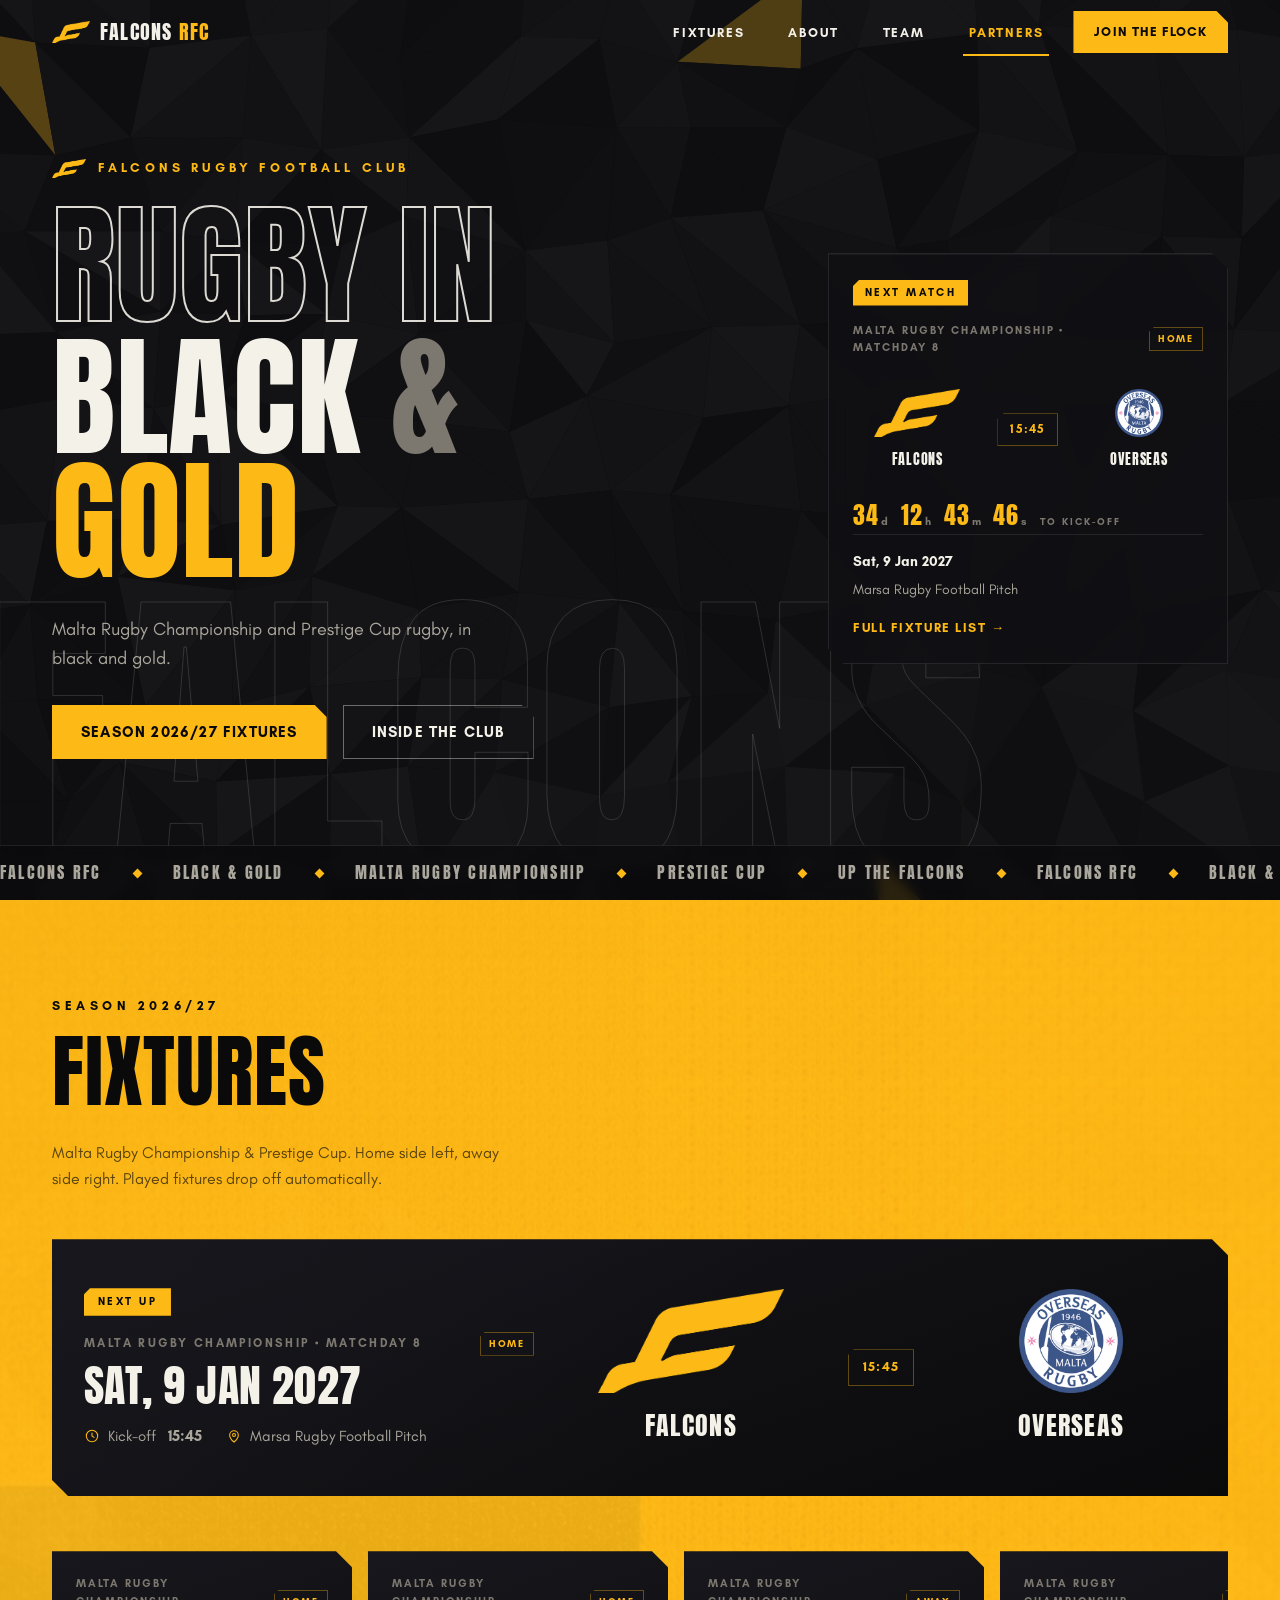
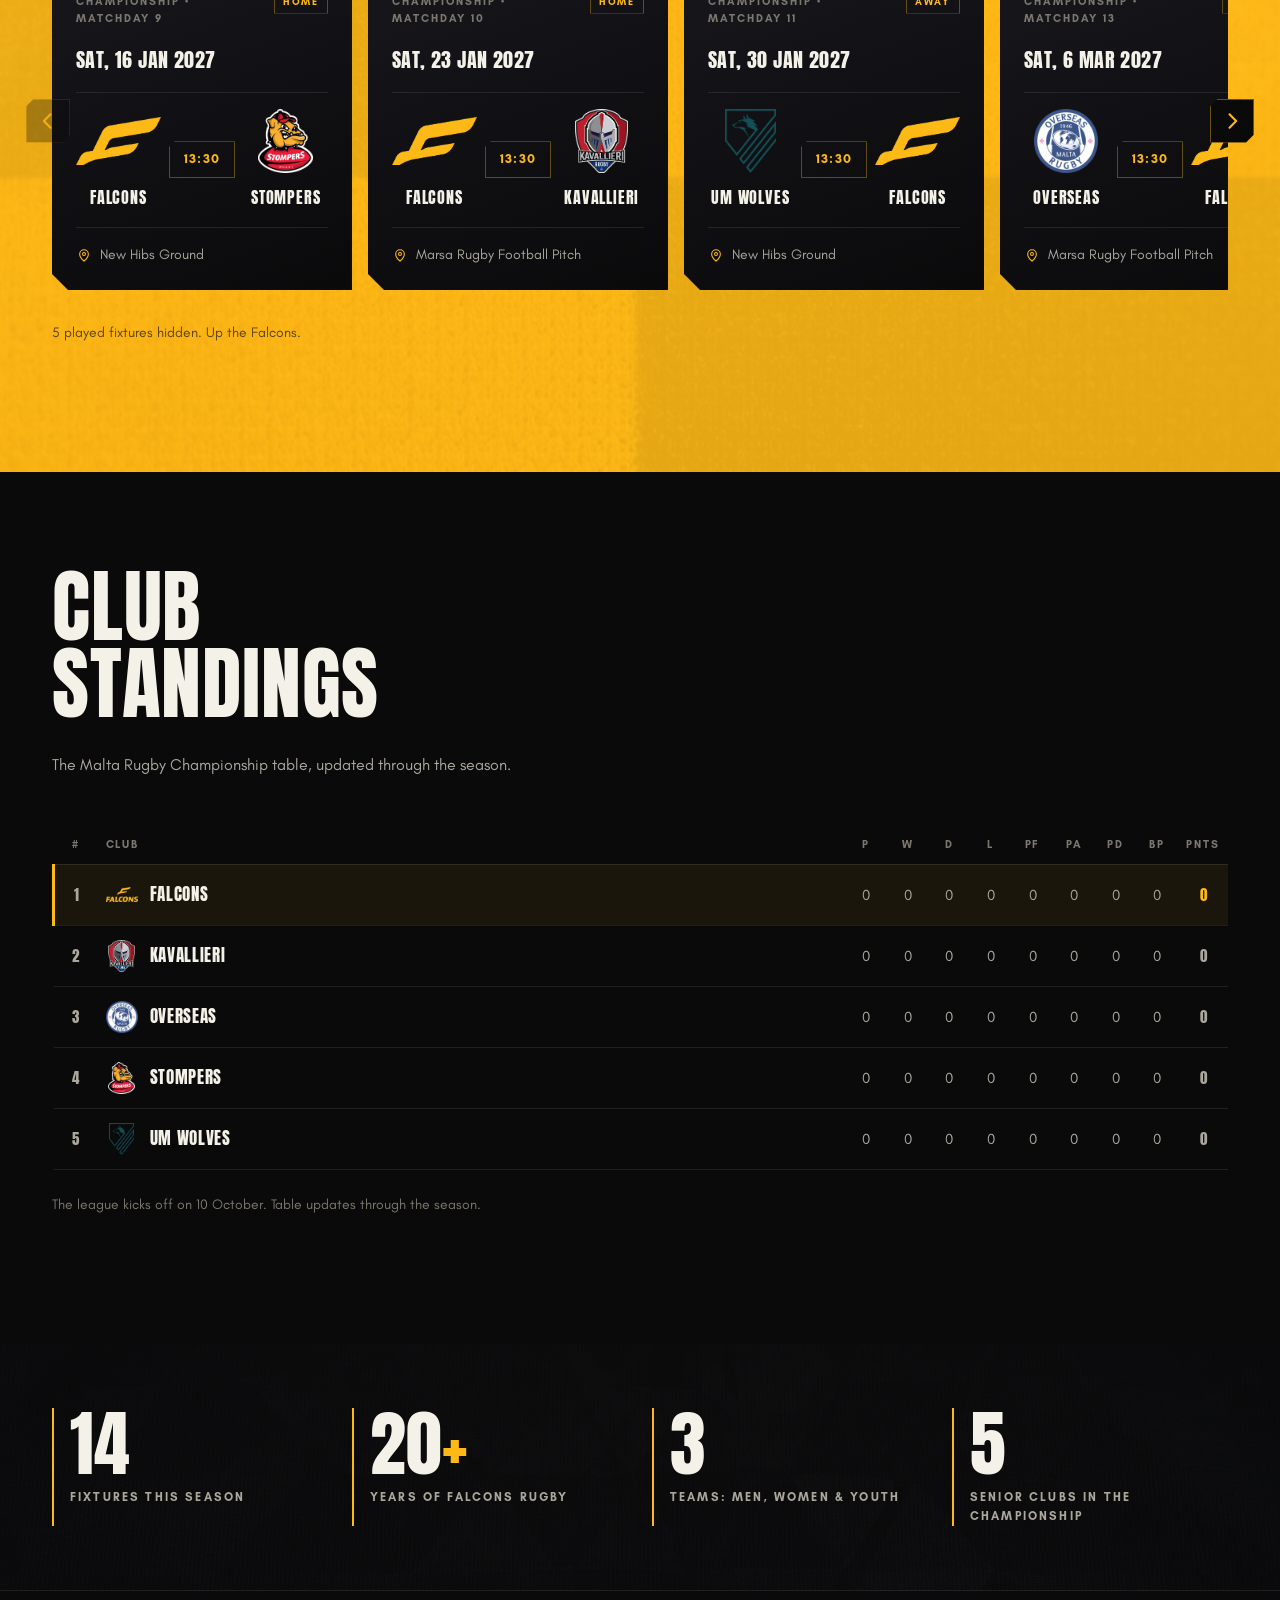
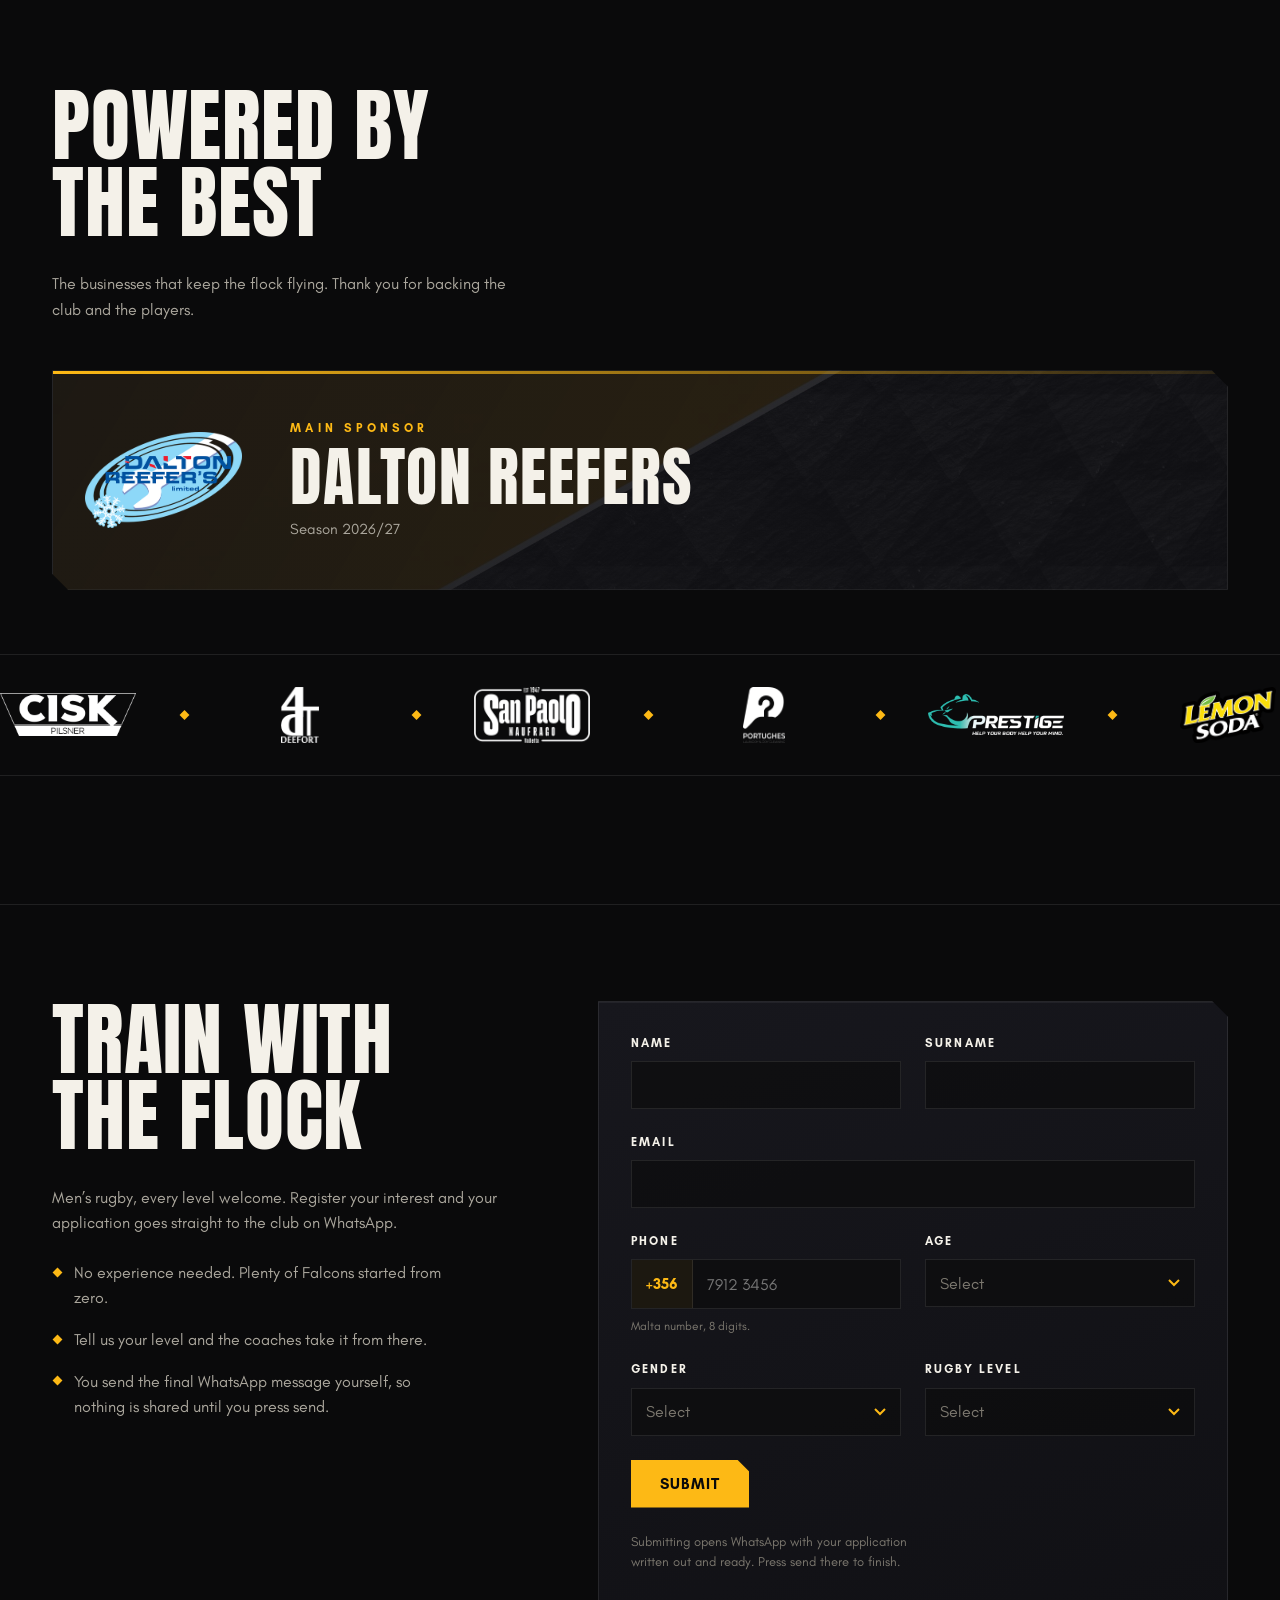
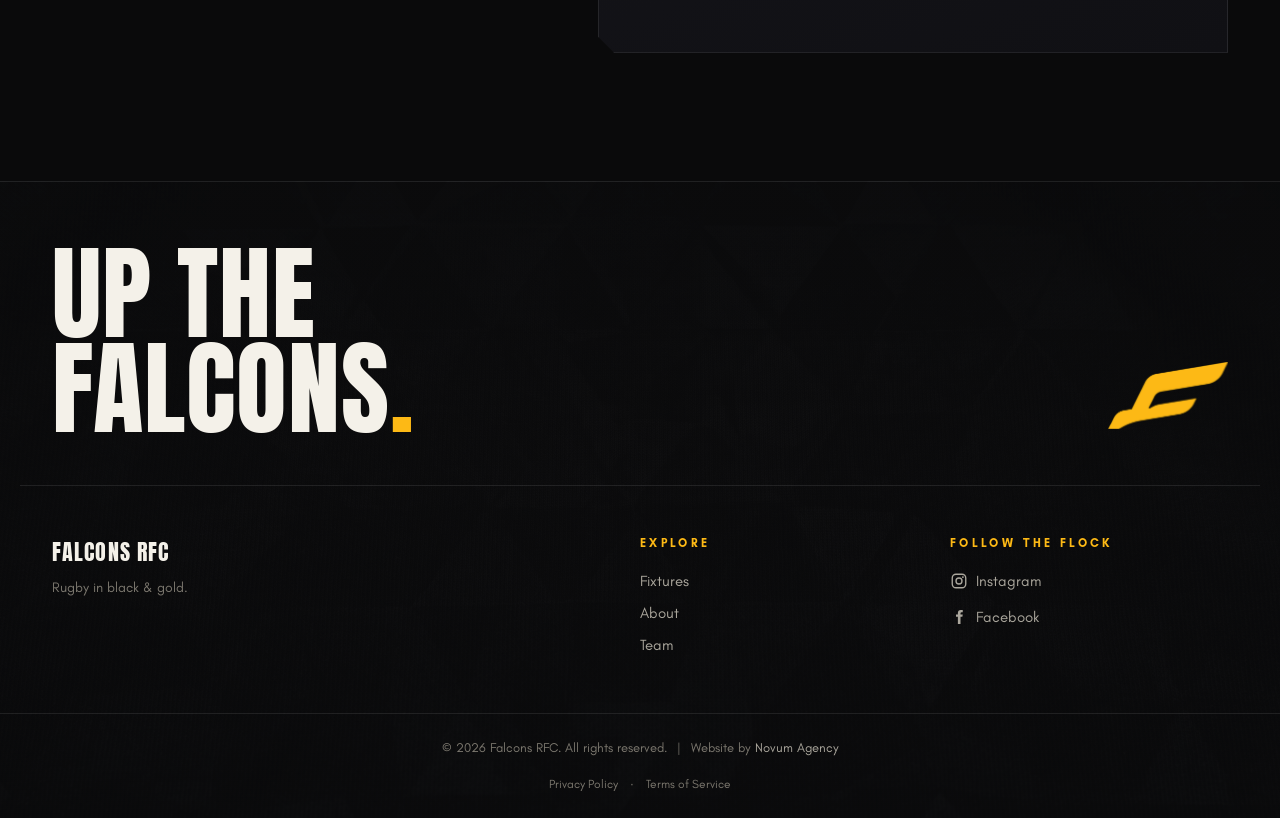
==== commit dcafd09e: "Add Privacy Policy and Terms of Service pages New privacy.html and terms.html, written in plain lang" ====
--- a/index.html
+++ b/index.html
@@ -323,6 +323,11 @@
     <div class="footer-legal">
       <div class="container footer-legal__inner">
         <p><span class="footer-legal__part">&copy; <span id="footer-year">2026</span> Falcons RFC. All rights reserved.</span> <span class="footer-legal__sep" aria-hidden="true">|</span> <span class="footer-legal__part">Website by <a href="https://www.novummarketing.co/" target="_blank" rel="noopener">Novum Agency</a></span></p>
+        <nav class="footer-legal__links" aria-label="Legal">
+          <a href="privacy.html">Privacy Policy</a>
+          <span aria-hidden="true">&middot;</span>
+          <a href="terms.html">Terms of Service</a>
+        </nav>
       </div>
     </div>
   </footer>
--- a/css/style.css
+++ b/css/style.css
@@ -1945,6 +1945,87 @@
   margin-bottom: var(--s-2);
 }
 
+/* --------------------------------------------------------------------------
+   13b2. LEGAL PAGES — privacy.html, terms.html. Plain prose, no photo hero:
+   these pages exist to be read, not to sell the club.
+   -------------------------------------------------------------------------- */
+.legal-top {
+  padding-block: calc(var(--header-h) + 3rem) var(--s-4);
+  border-bottom: 1px solid var(--line);
+}
+.legal-top__title {
+  font-family: var(--font-display);
+  font-weight: 400;
+  font-size: clamp(2.5rem, 8vw, 4rem);
+  line-height: 1;
+  text-transform: uppercase;
+}
+.legal-top__updated {
+  margin-top: var(--s-2);
+  font-size: 0.875rem;
+  color: var(--text-faint);
+}
+
+.legal {
+  display: grid;
+  gap: var(--s-5);
+  max-width: 70ch;
+}
+.legal__section {
+  display: grid;
+  gap: var(--s-2);
+  padding-top: var(--s-4);
+  border-top: 1px solid var(--line);
+}
+.legal__section:first-child {
+  padding-top: 0;
+  border-top: 0;
+}
+.legal h2 {
+  font-family: var(--font-display);
+  font-weight: 400;
+  font-size: 1.375rem;
+  letter-spacing: 0.02em;
+  text-transform: uppercase;
+  color: var(--gold);
+}
+.legal h3 {
+  font-family: var(--font-display);
+  font-weight: 400;
+  font-size: 1.0625rem;
+  letter-spacing: 0.02em;
+  text-transform: uppercase;
+  margin-top: var(--s-1);
+}
+.legal p,
+.legal li {
+  color: var(--text-muted);
+}
+.legal p strong {
+  color: var(--text);
+}
+.legal ul {
+  display: grid;
+  gap: 0.5rem;
+  padding-left: 1.25rem;
+}
+.legal li {
+  list-style: disc;
+}
+.legal a {
+  text-decoration: underline;
+  text-underline-offset: 0.15em;
+}
+.legal__note {
+  padding: var(--s-3);
+  background: var(--ink-900);
+  border-left: 3px solid var(--gold);
+  font-size: 0.9375rem;
+}
+.legal__note p {
+  color: var(--text-muted);
+}
+
 .squad {
   display: grid;
   gap: var(--s-6);
@@ -2309,6 +2390,21 @@
 }
 @media (max-width: 560px) {
   .footer-legal__sep { display: none; }
+}
+
+/* Privacy/Terms — footer only, deliberately not in the main nav */
+.footer-legal__links {
+  display: flex;
+  justify-content: center;
+  gap: 0.75rem;
+  padding-top: var(--s-2);
+  font-size: 0.75rem;
+}
+.footer-legal__links a {
+  color: var(--text-faint);
+}
+@media (hover: hover) and (pointer: fine) {
+  .footer-legal__links a:hover { color: var(--gold); }
 }
 
 .noscript-note {
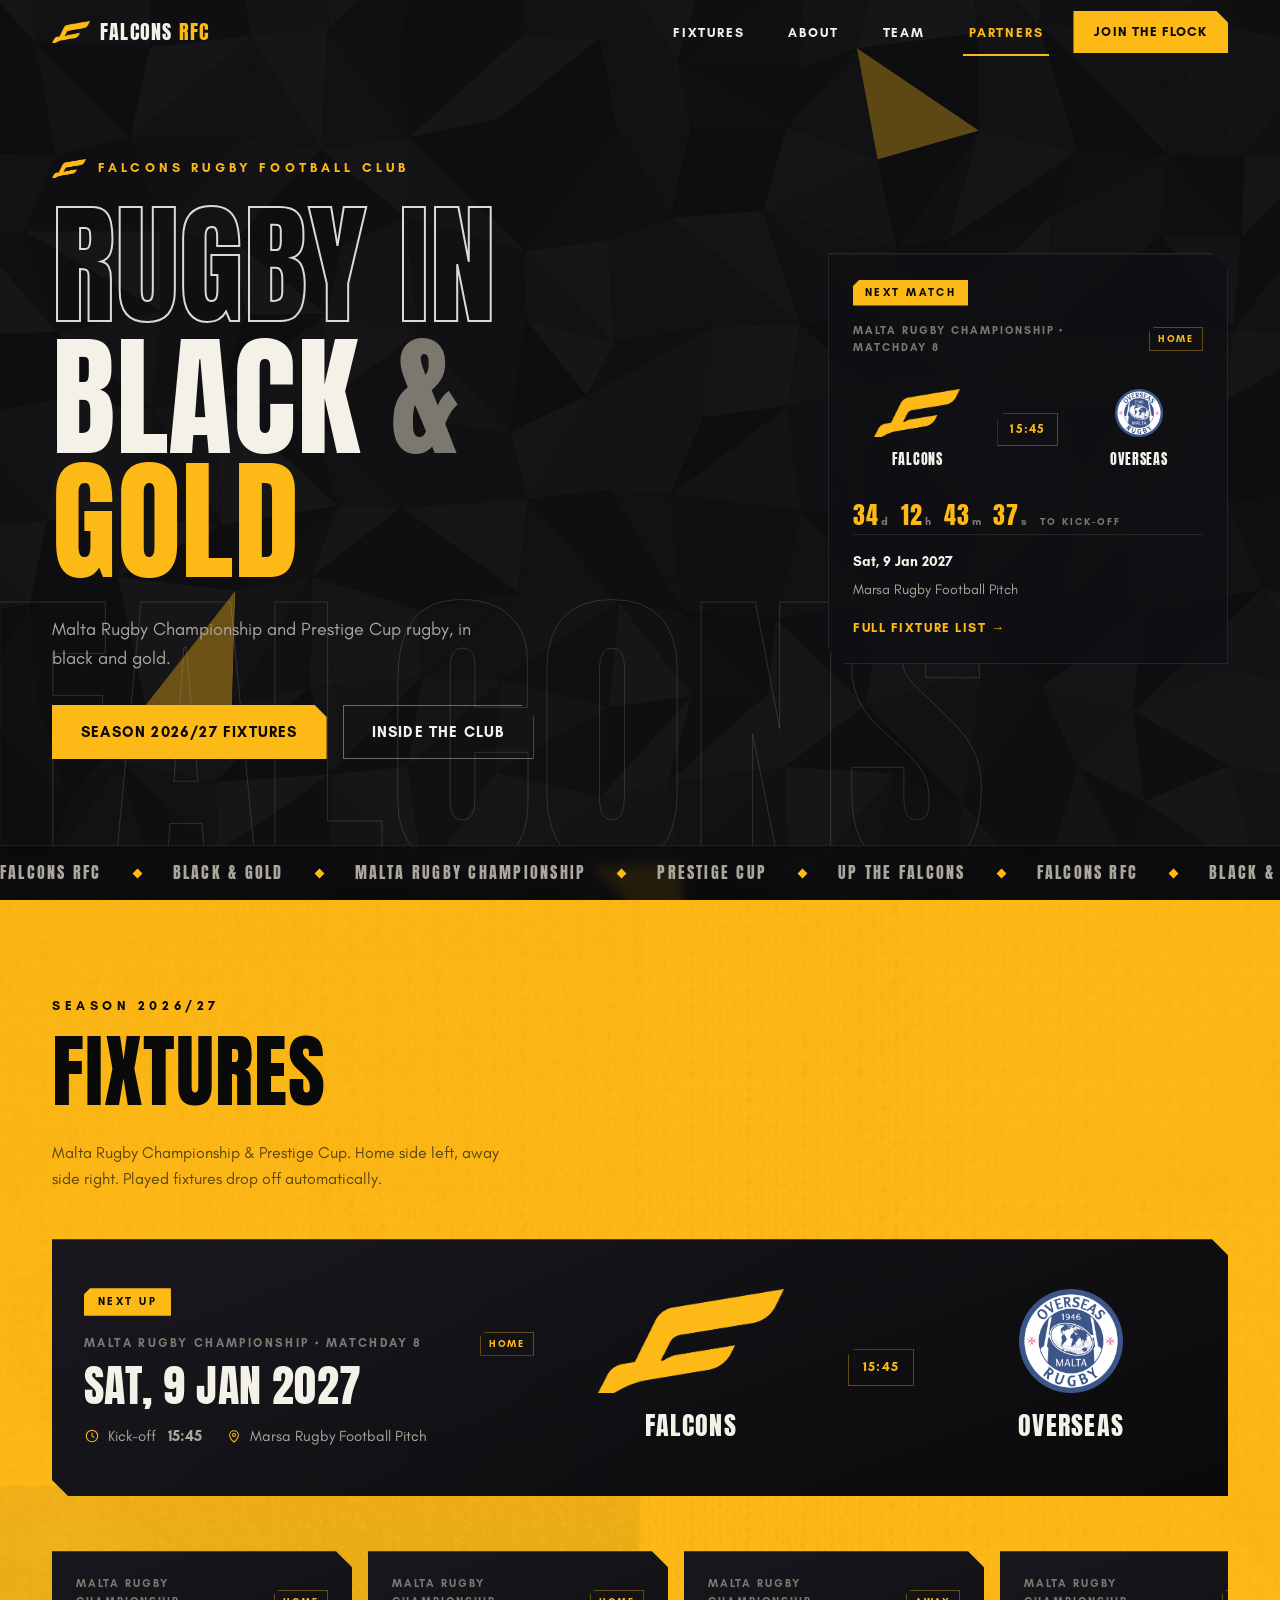
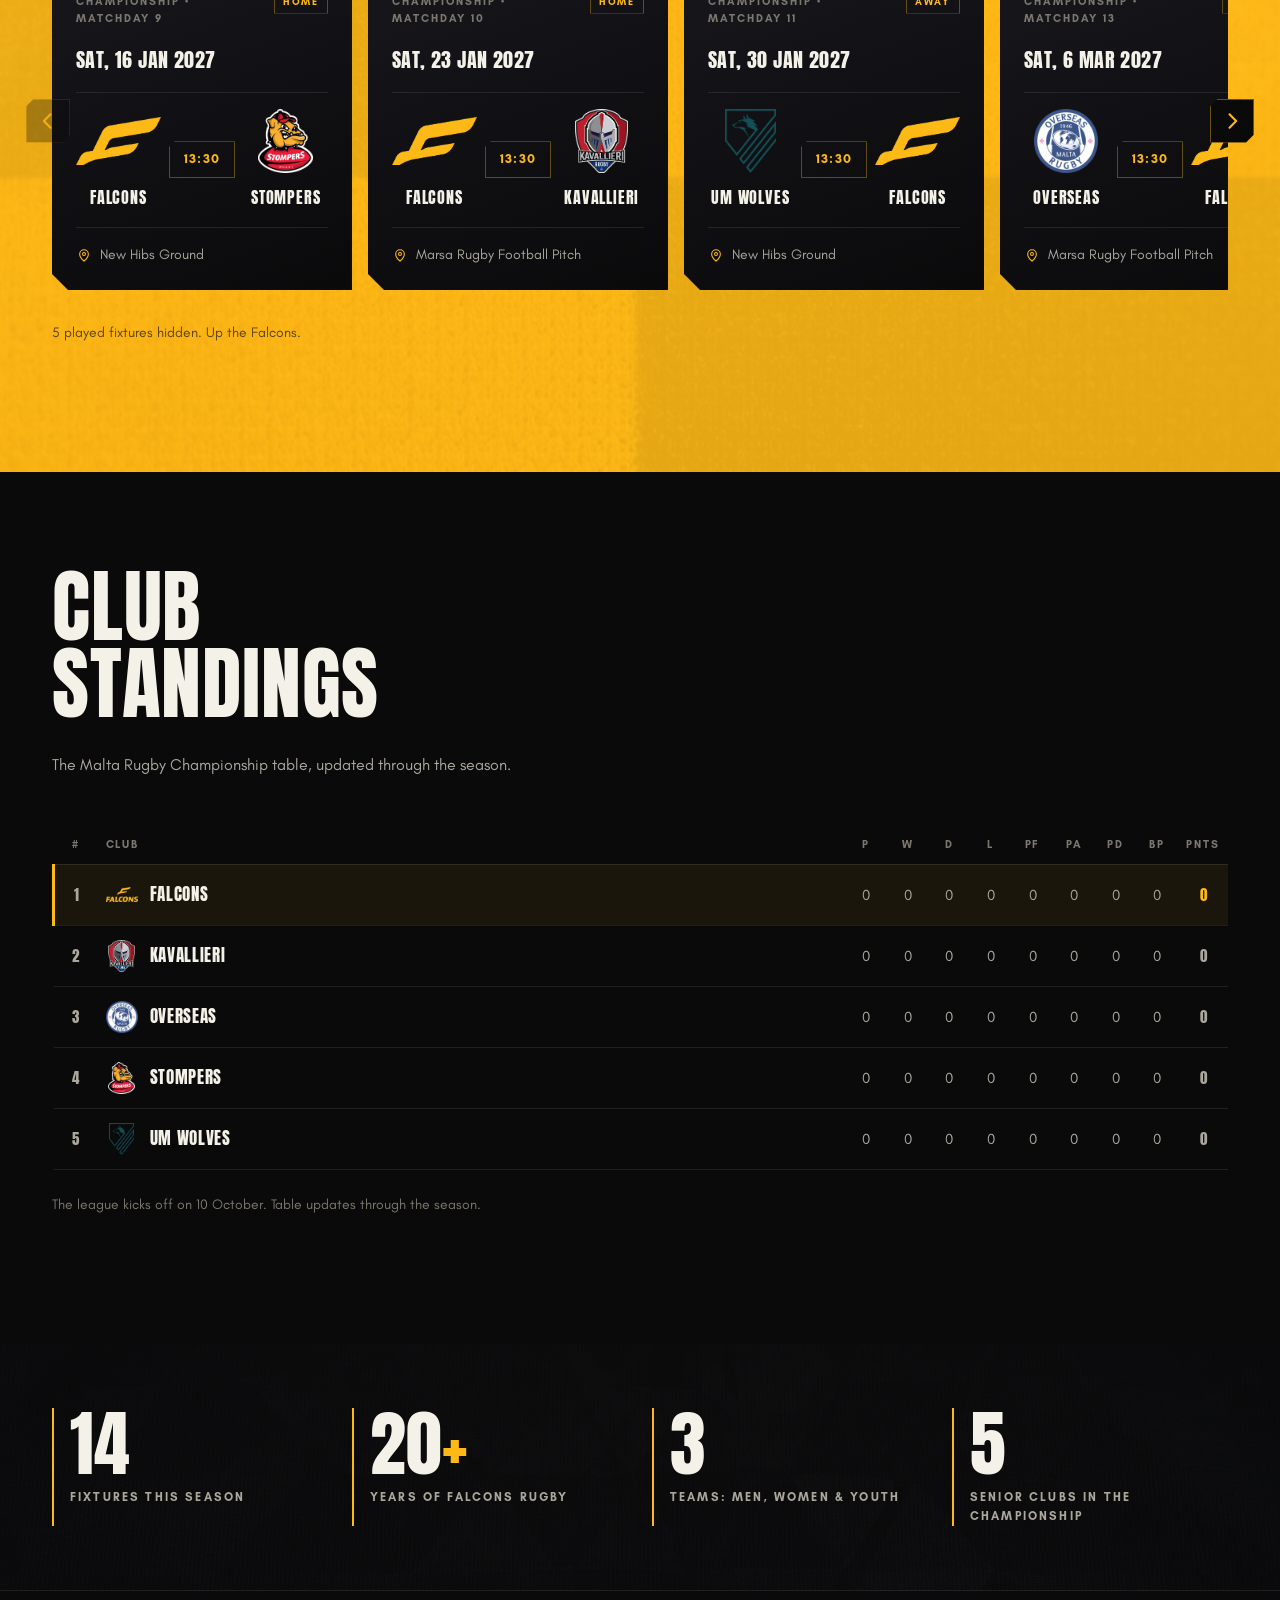
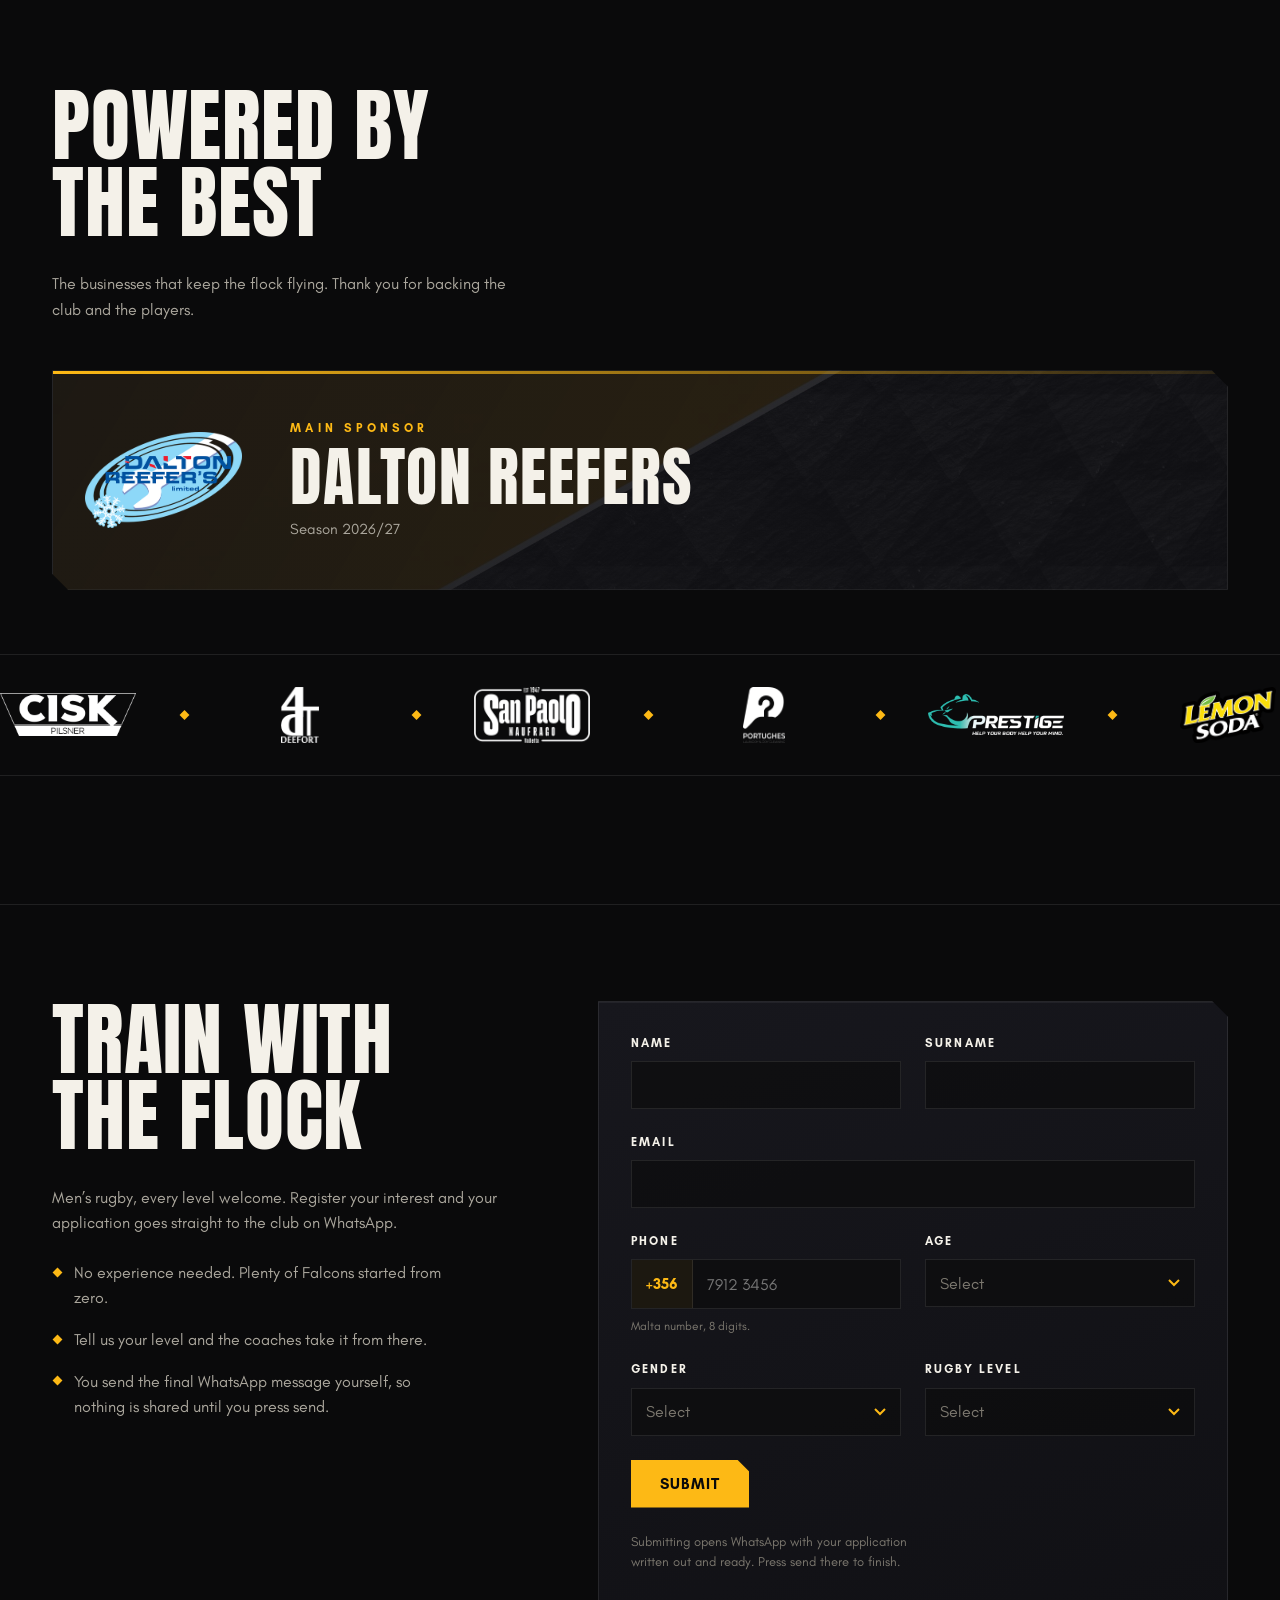
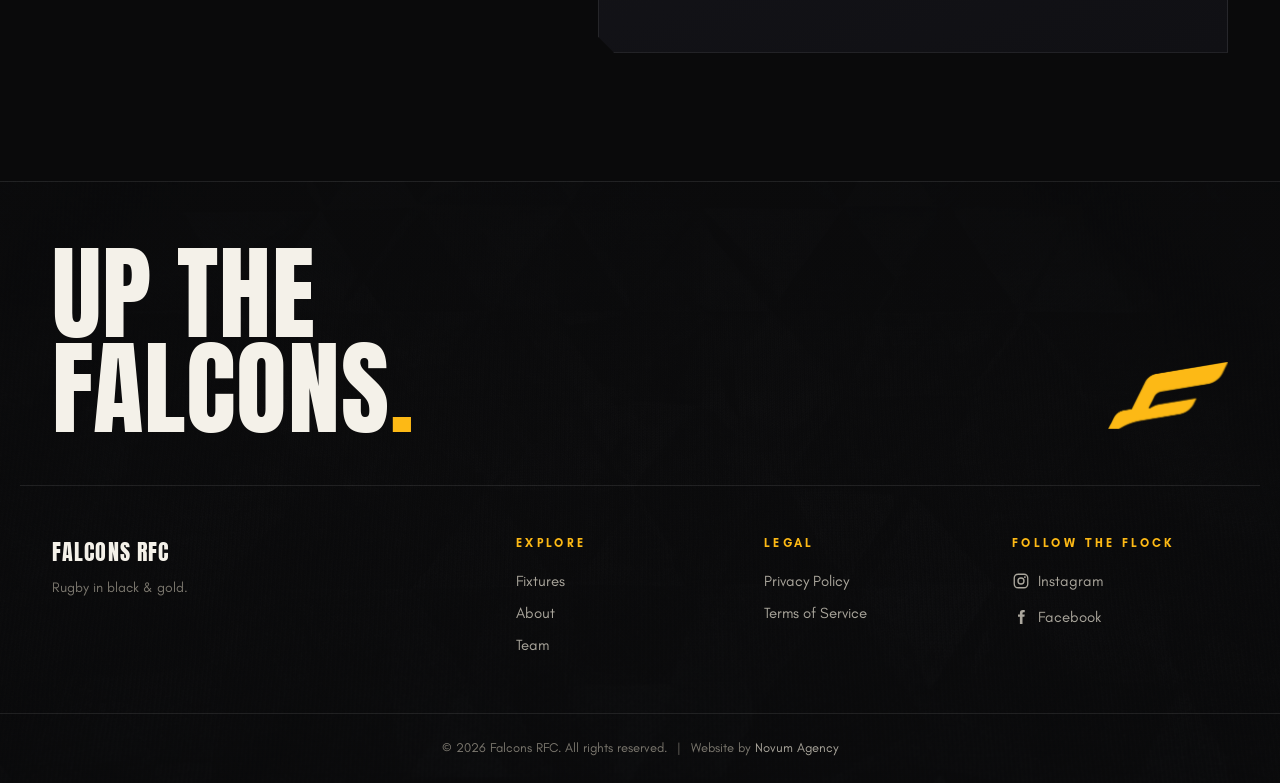
==== commit 4850bba2: "Move legal links to their own footer column; remove em dashes from copy - Privacy Policy and Terms o" ====
--- a/index.html
+++ b/index.html
@@ -313,6 +313,13 @@
           <li><a href="team.html">Team</a></li>
         </ul>
       </nav>
+      <div class="footer-col">
+        <h3>Legal</h3>
+        <ul>
+          <li><a href="privacy.html">Privacy Policy</a></li>
+          <li><a href="terms.html">Terms of Service</a></li>
+        </ul>
+      </div>
       <div class="footer-col" id="footer-social">
         <h3>Follow the Flock</h3>
         <ul>
@@ -323,11 +330,6 @@
     <div class="footer-legal">
       <div class="container footer-legal__inner">
         <p><span class="footer-legal__part">&copy; <span id="footer-year">2026</span> Falcons RFC. All rights reserved.</span> <span class="footer-legal__sep" aria-hidden="true">|</span> <span class="footer-legal__part">Website by <a href="https://www.novummarketing.co/" target="_blank" rel="noopener">Novum Agency</a></span></p>
-        <nav class="footer-legal__links" aria-label="Legal">
-          <a href="privacy.html">Privacy Policy</a>
-          <span aria-hidden="true">&middot;</span>
-          <a href="terms.html">Terms of Service</a>
-        </nav>
       </div>
     </div>
   </footer>
--- a/css/style.css
+++ b/css/style.css
@@ -2314,7 +2314,7 @@
 .footer-brand { grid-column: 1 / -1; }
 @media (min-width: 768px) {
   .footer-grid {
-    grid-template-columns: 2fr 1fr 1fr;
+    grid-template-columns: 2fr 1fr 1fr 1fr;
     gap: var(--s-4);
     padding-block: var(--s-5);
   }
@@ -2392,20 +2392,9 @@
   .footer-legal__sep { display: none; }
 }
 
-/* Privacy/Terms — footer only, deliberately not in the main nav */
-.footer-legal__links {
-  display: flex;
-  justify-content: center;
-  gap: 0.75rem;
-  padding-top: var(--s-2);
-  font-size: 0.75rem;
-}
-.footer-legal__links a {
-  color: var(--text-faint);
-}
-@media (hover: hover) and (pointer: fine) {
-  .footer-legal__links a:hover { color: var(--gold); }
-}
+/* Privacy/Terms now live in their own "Legal" footer-col (next to
+   Explore), styled by the existing .footer-col rules — not down here
+   under the copyright line. */
 
 .noscript-note {
   padding: var(--s-3);
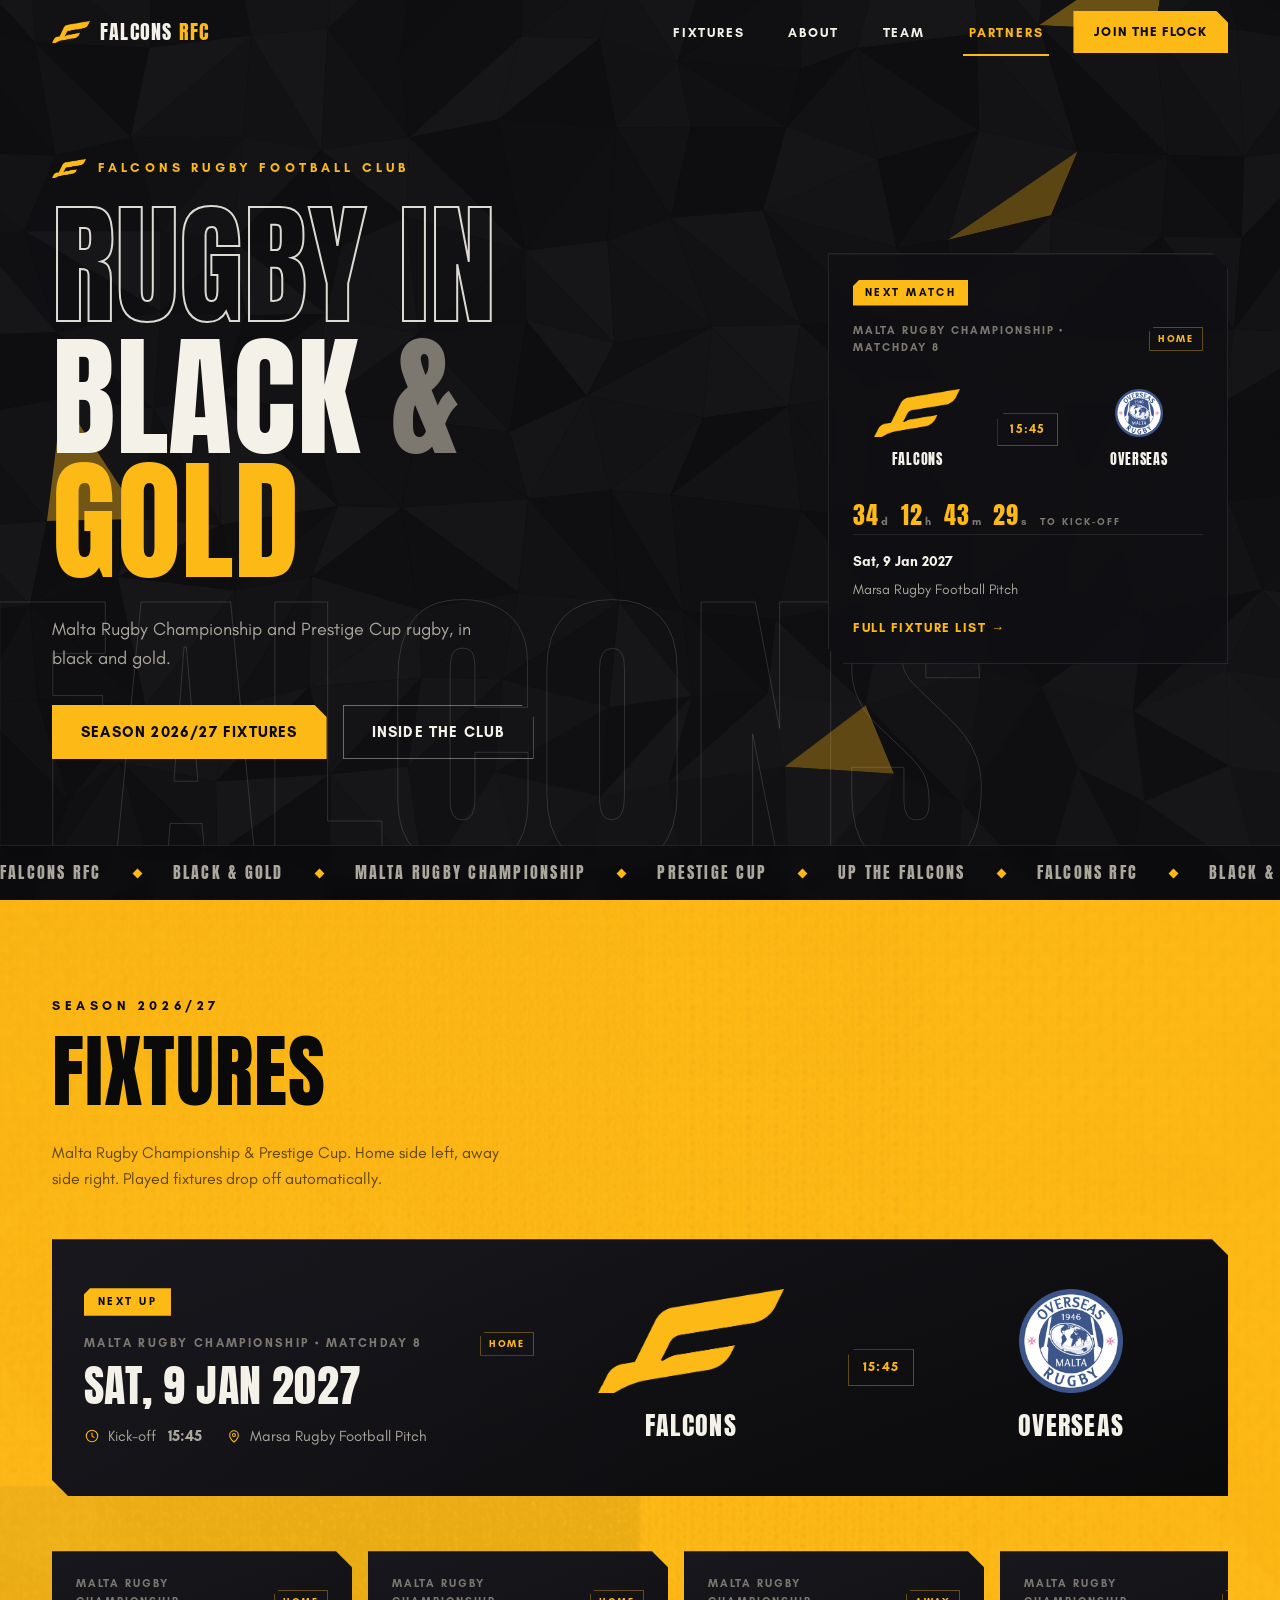
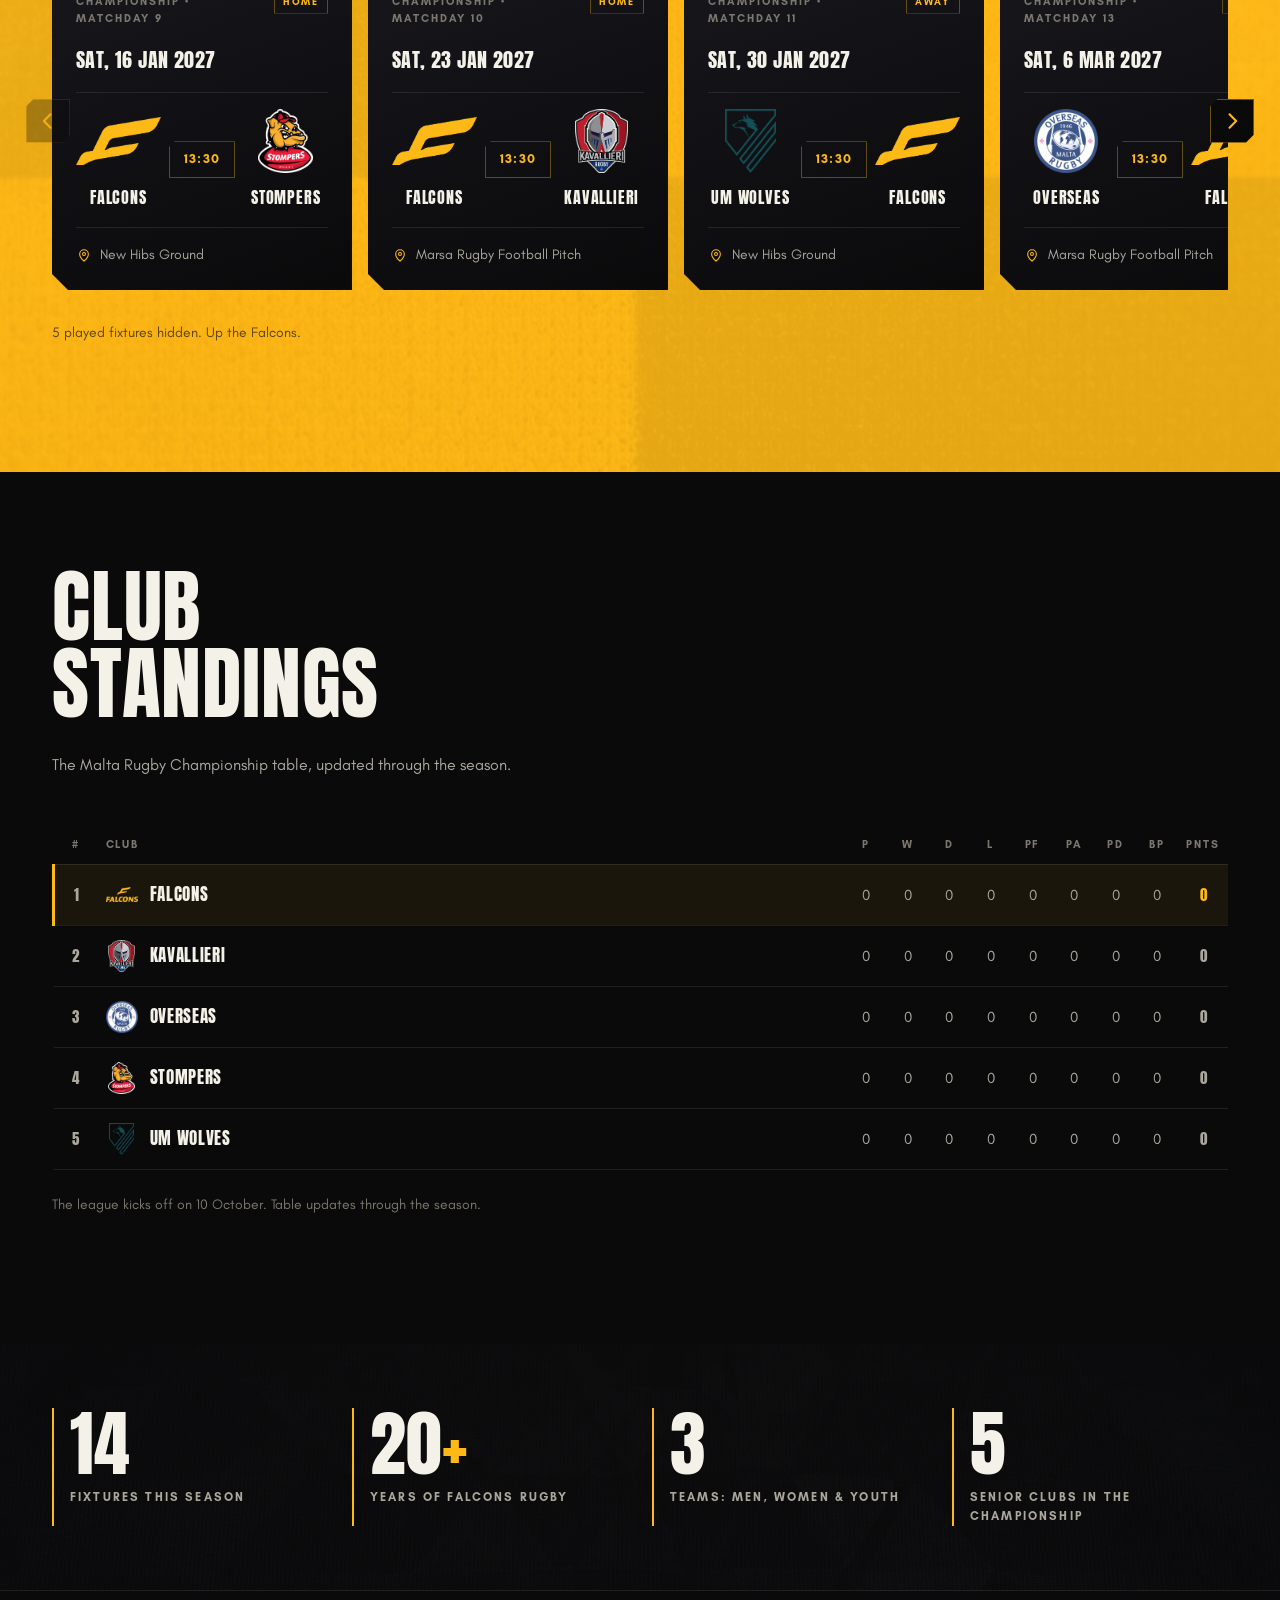
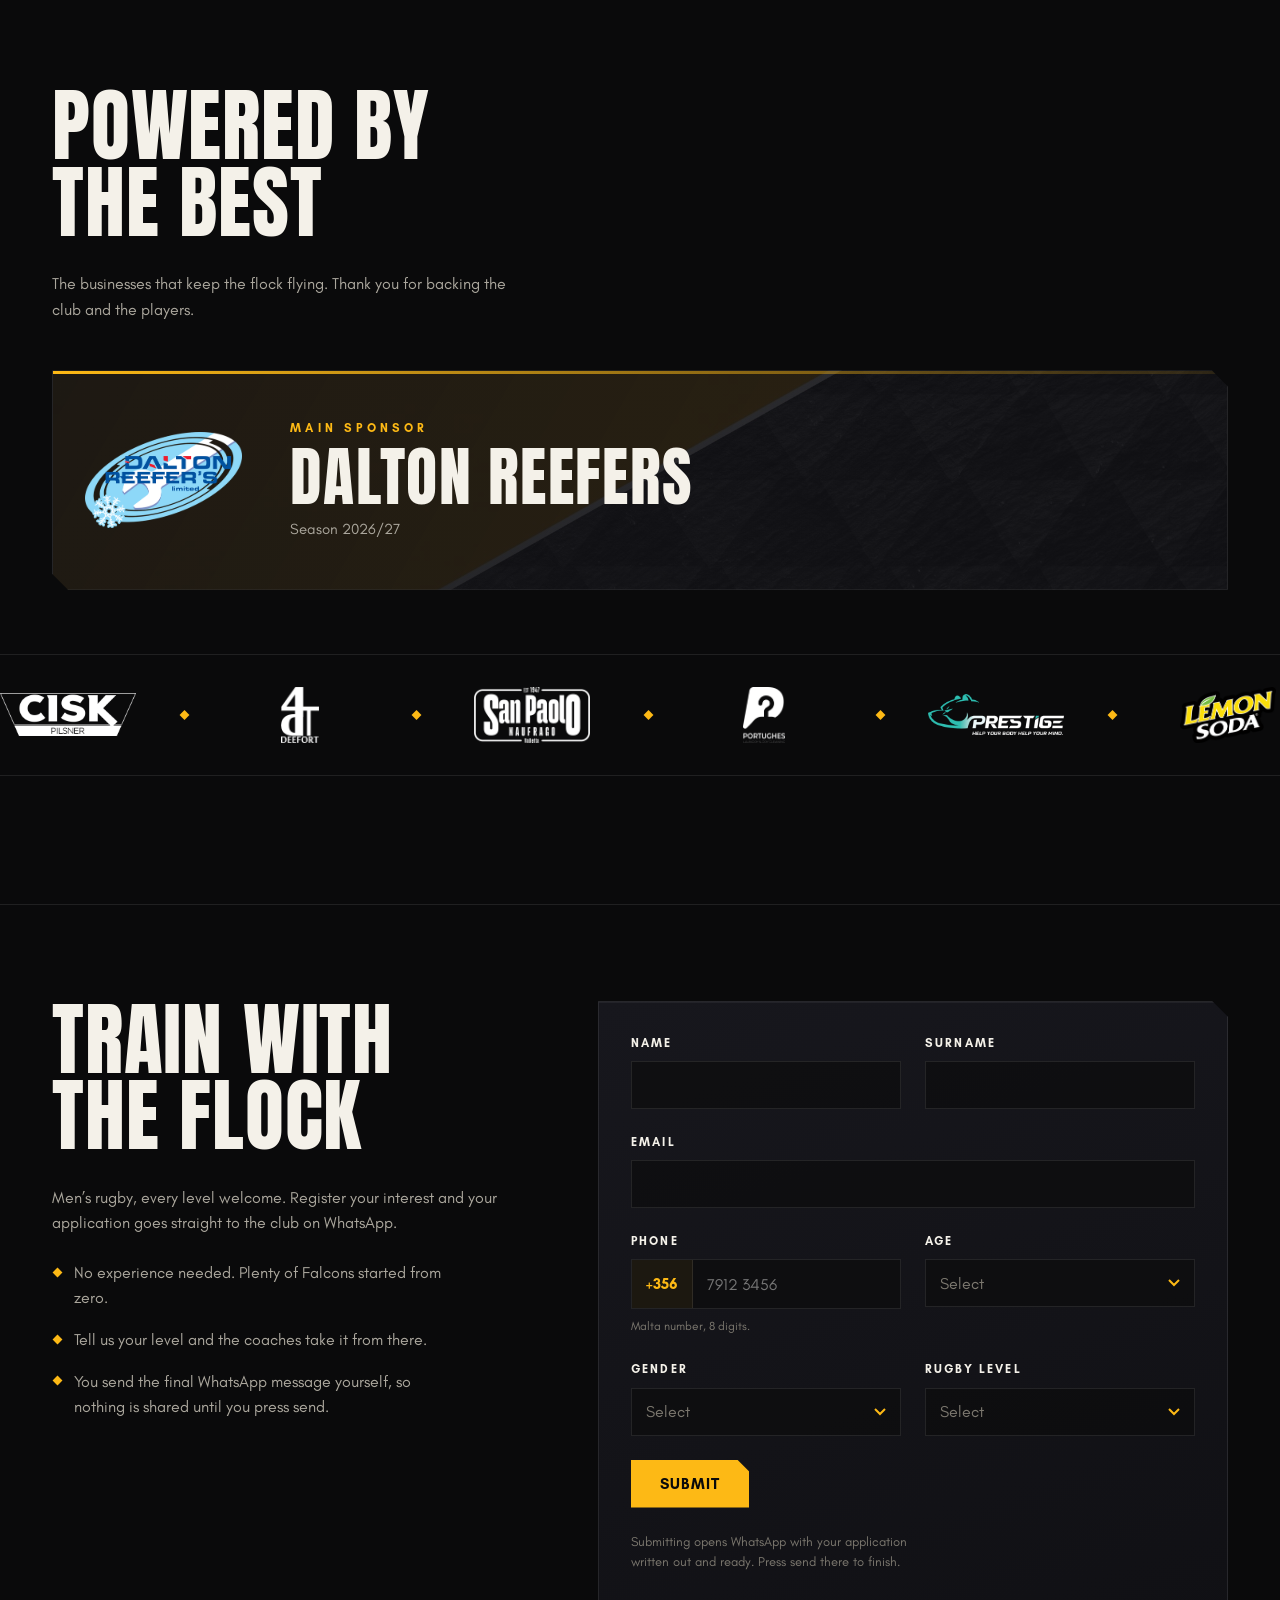
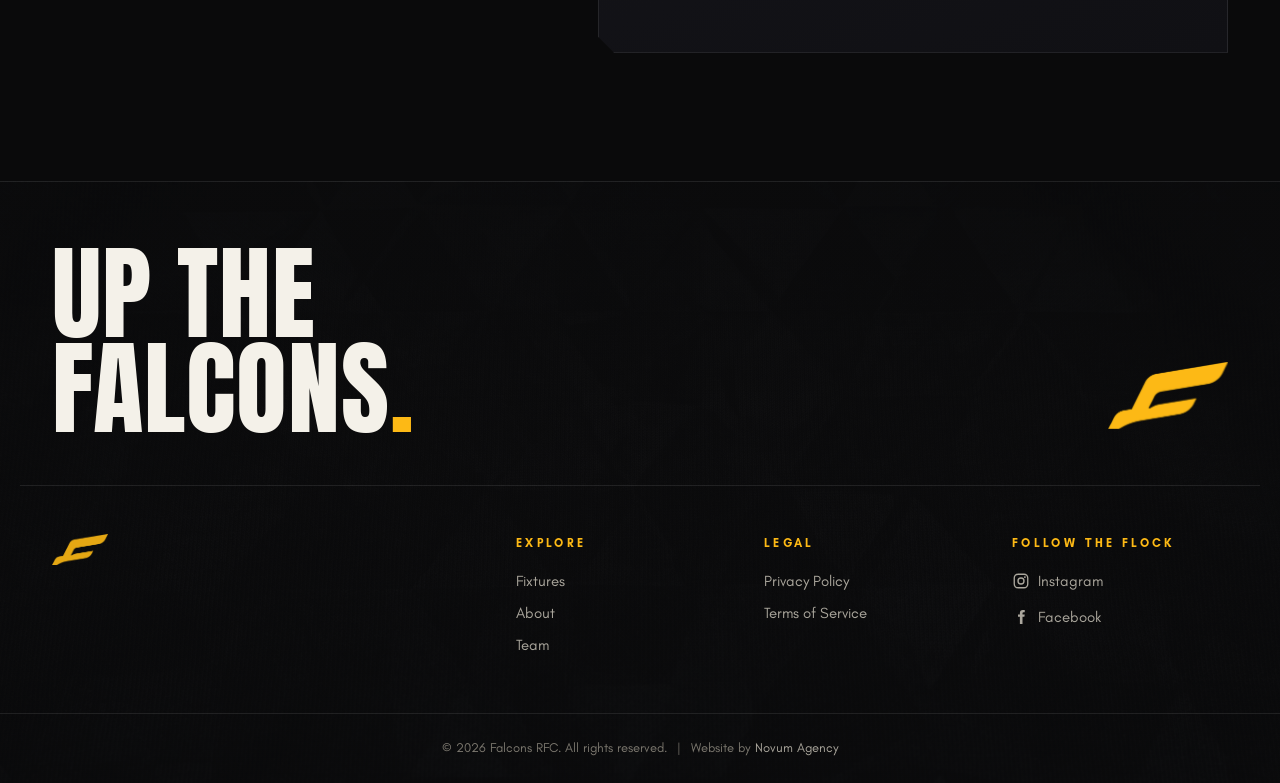
==== commit aaf6f040: "Replace footer club name with the Falcons mark, drop the tagline footer-brand now shows the falcon l" ====
--- a/index.html
+++ b/index.html
@@ -302,8 +302,7 @@
     </div>
     <div class="container footer-grid">
       <div class="footer-brand">
-        <p class="footer-brand__name">Falcons RFC</p>
-        <p class="footer-brand__line">Rugby in black &amp; gold.</p>
+        <img class="footer-brand__mark" src="assets/img/falcons-mark.png" alt="Falcons RFC" width="56" height="31" loading="lazy" />
       </div>
       <nav class="footer-col" aria-label="Footer">
         <h3>Explore</h3>
--- a/css/style.css
+++ b/css/style.css
@@ -2321,16 +2321,10 @@
   .footer-brand { grid-column: auto; }
 }
 
-.footer-brand__name {
-  font-family: var(--font-display);
-  font-size: 1.375rem;
-  letter-spacing: 0.05em;
-  text-transform: uppercase;
-}
-.footer-brand__line {
-  margin-top: 0.5rem;
-  font-size: 0.875rem;
-  color: var(--text-faint);
+.footer-brand__mark {
+  width: 3.5rem;
+  height: auto;
+  opacity: 0.9;
 }
 
 .footer-col h3 {
